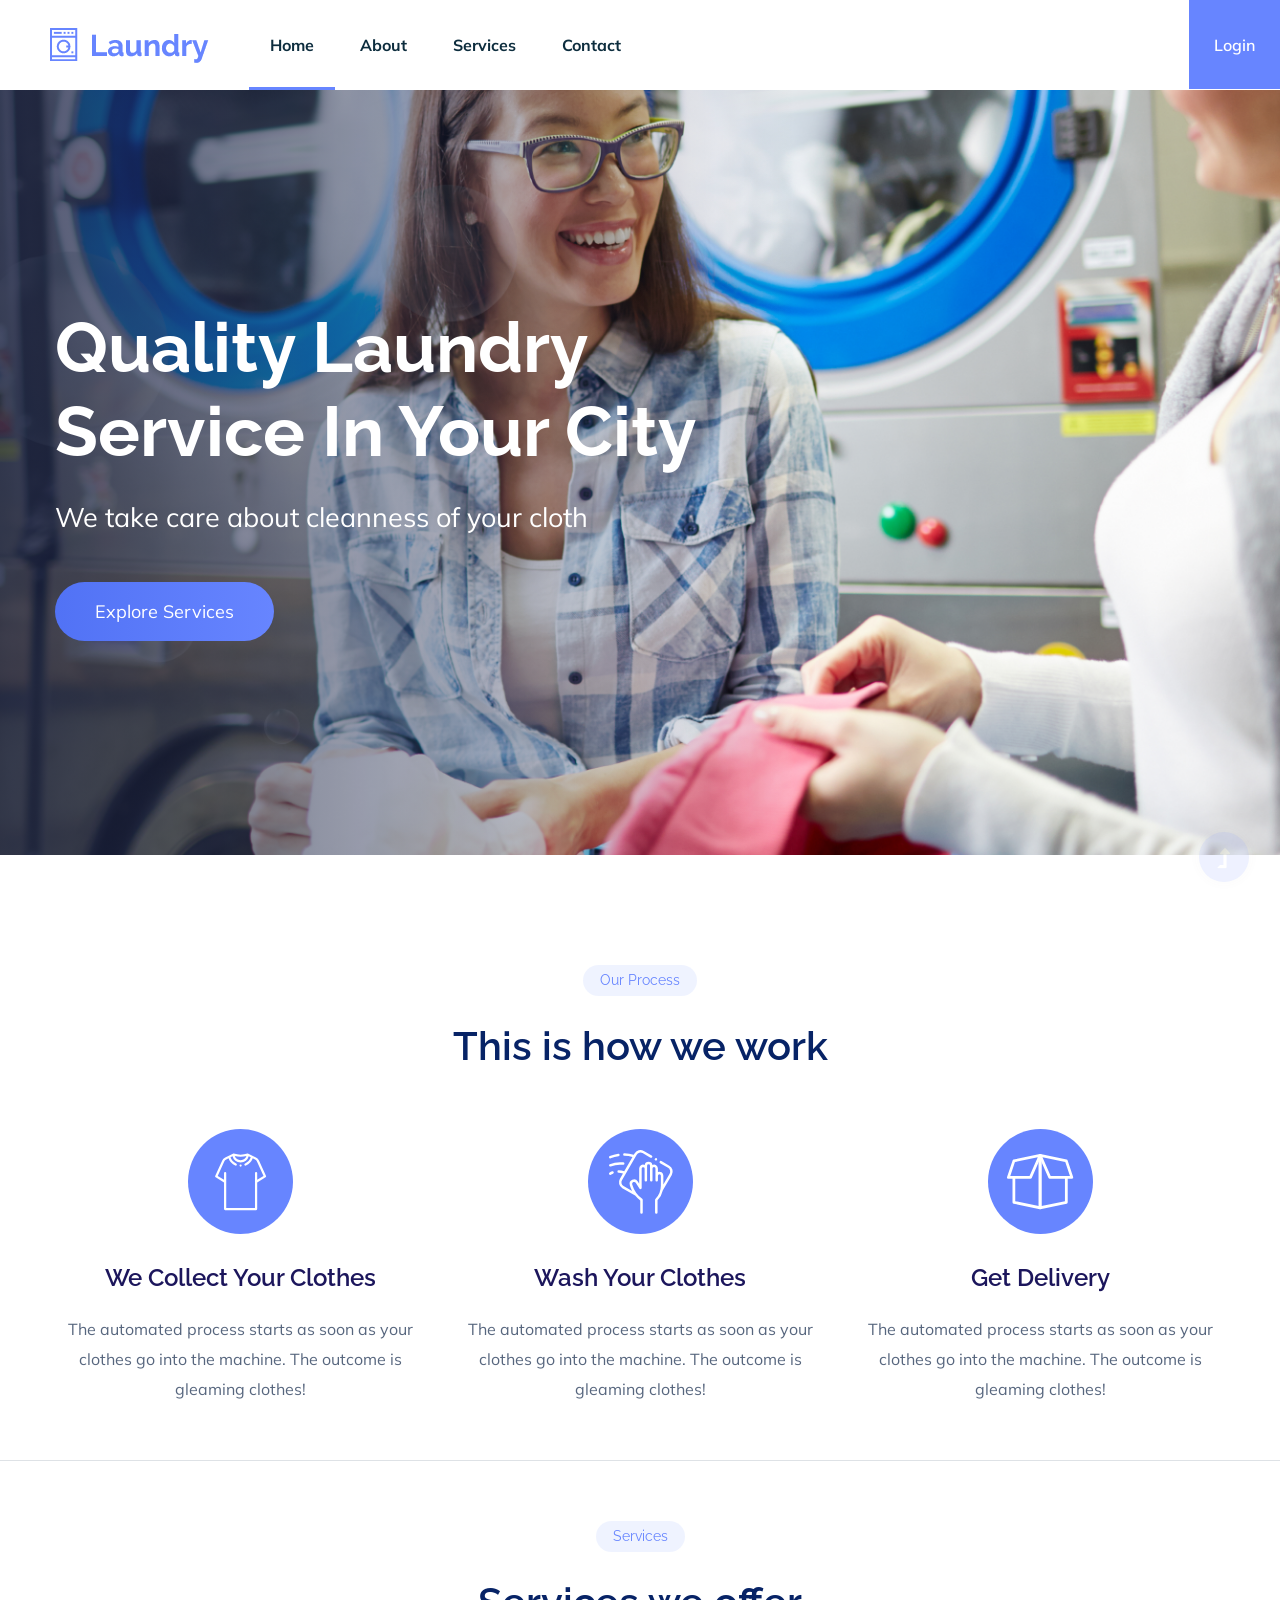
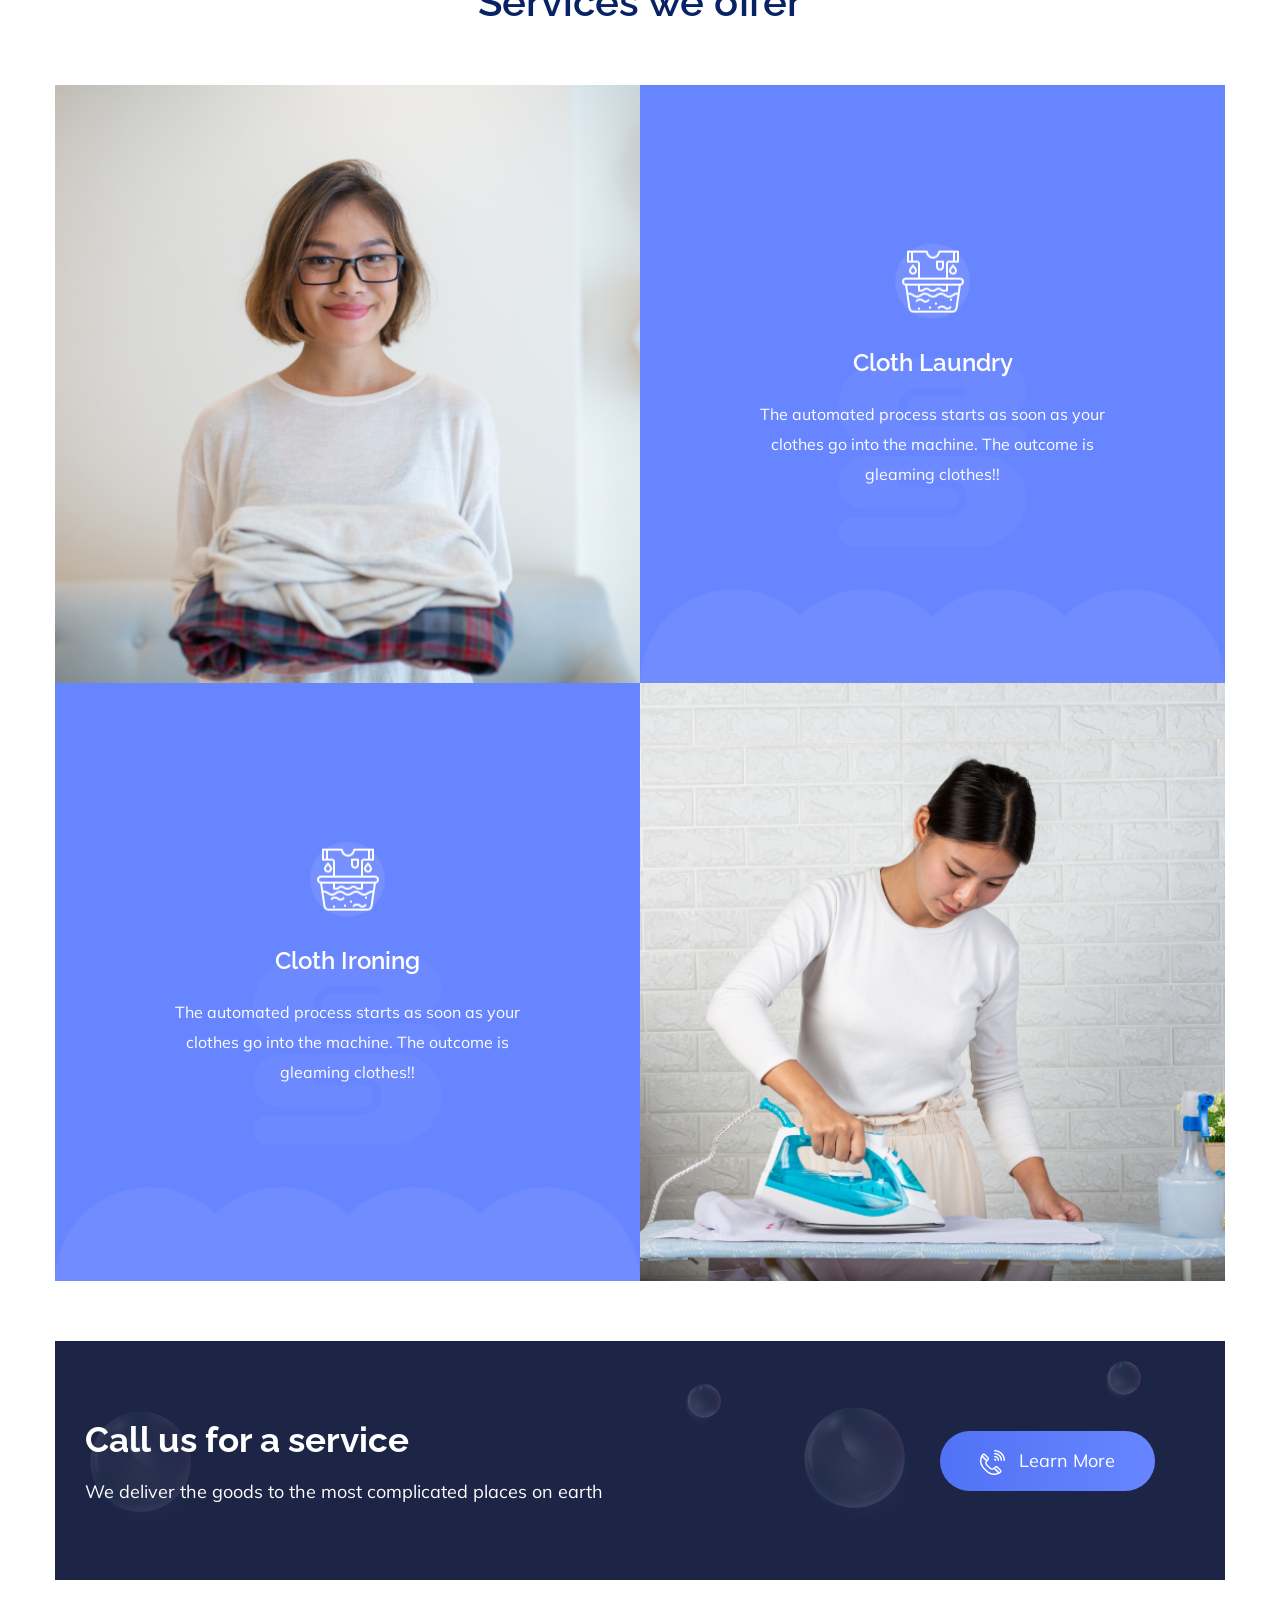
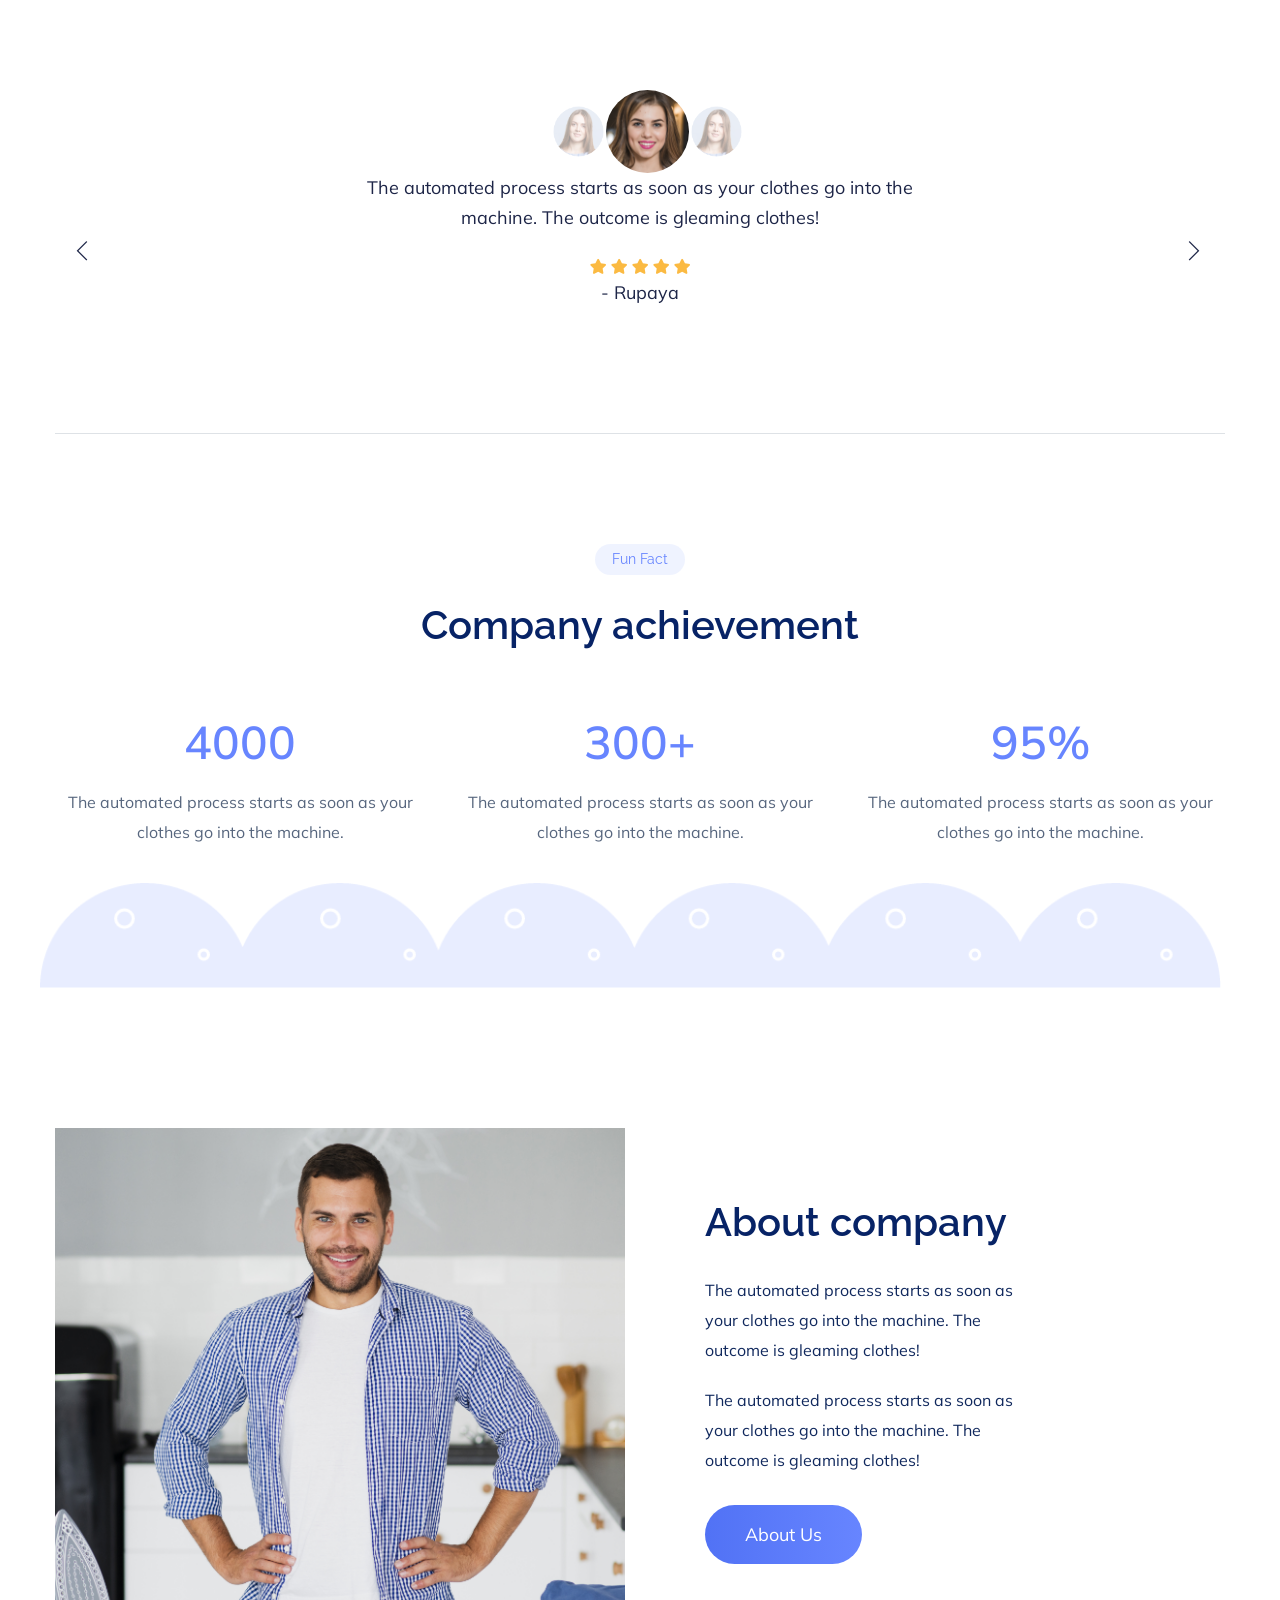
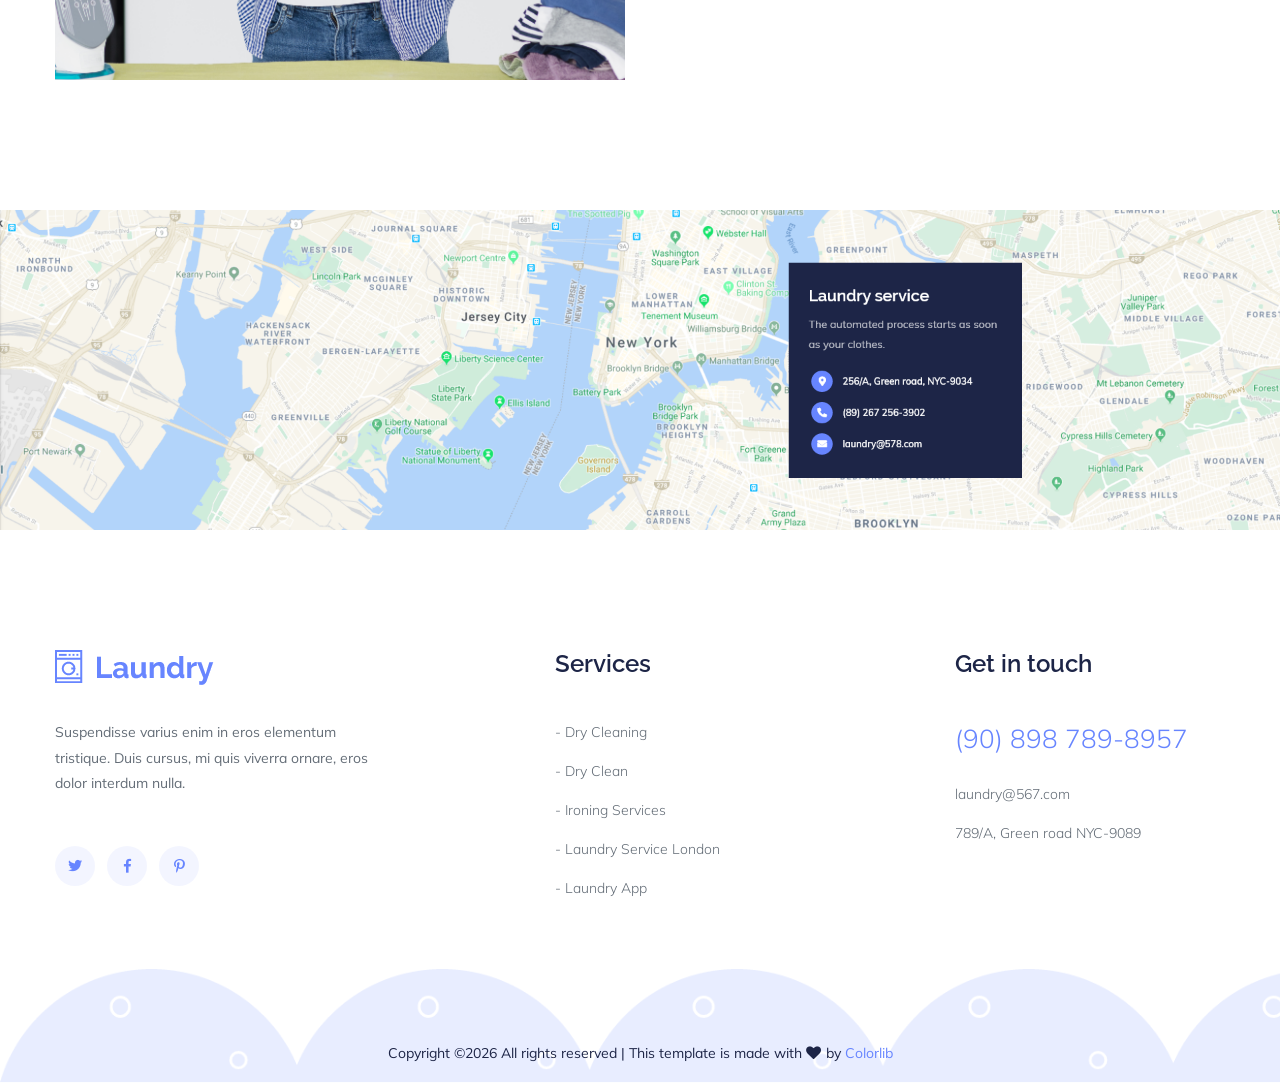
==== index.html @ e647f21b "Changed Update" ====
<!doctype html>
<html class="no-js" lang="zxx">
<head>
    <meta charset="utf-8">
    <meta http-equiv="x-ua-compatible" content="ie=edge">
    <title>LaundraFlow | Home</title>
    <meta name="description" content="">
    <meta name="viewport" content="width=device-width, initial-scale=1">
    <link rel="manifest" href="site.webmanifest">
    <link rel="shortcut icon" type="image/x-icon" href="assets/img/washicon.png">

    <!-- CSS here -->
    <link rel="stylesheet" href="assets/css/bootstrap.min.css">
    <link rel="stylesheet" href="assets/css/owl.carousel.min.css">
    <link rel="stylesheet" href="assets/css/slicknav.css">
    <link rel="stylesheet" href="assets/css/flaticon.css">
    <link rel="stylesheet" href="assets/css/progressbar_barfiller.css">
    <link rel="stylesheet" href="assets/css/gijgo.css">
    <link rel="stylesheet" href="assets/css/animate.min.css">
    <link rel="stylesheet" href="assets/css/animated-headline.css">
    <link rel="stylesheet" href="assets/css/magnific-popup.css">
    <link rel="stylesheet" href="assets/css/fontawesome-all.min.css">
    <link rel="stylesheet" href="assets/css/themify-icons.css">
    <link rel="stylesheet" href="assets/css/slick.css">
    <link rel="stylesheet" href="assets/css/nice-select.css">
    <link rel="stylesheet" href="assets/css/style.css">
    <link rel="stylesheet" href="assets/css/auth-modal.css">
</head>
<body>
    <!-- ? Preloader Start -->
    <div id="preloader-active">
        <div class="preloader d-flex align-items-center justify-content-center">
            <div class="preloader-inner position-relative">
                <div class="preloader-circle"></div>
                <div class="preloader-img pere-text">
                    <img src="assets/img/logo/loder.png" alt="">
                </div>
            </div>
        </div>
    </div>
    <!-- Preloader Start -->
    <header>
        <!-- Header Start -->
        <div class="header-area">
            <div class="main-header header-sticky">
                <!-- Logo -->
                <div class="header-left">
                    <div class="logo">
                        <a href="index.html"><img src="assets/img/logo/logo.png" alt=""></a>
                    </div>
                    <div class="menu-wrapper  d-flex align-items-center">
                        <!-- Main-menu -->
                        <div class="main-menu d-none d-lg-block">
                            <nav> 
                                <ul id="navigation">                                                                                          
                                    <li class="active"><a href="index.html">Home</a></li>
                                    <li><a href="about.html">About</a></li>
                                    <li><a href="services.html">Services</a></li>
                                    <li><a href="contact.html">Contact</a></li>
                                </ul>
                            </nav>
                        </div>
                    </div>
                </div> 
                <div class="header-right d-none d-lg-block">
                    <a href="#" class="header-btn2 lf-auth-login-trigger">Login</a>
                </div>
                <!-- Mobile Menu -->
                <div class="col-12">
                    <div class="mobile_menu d-block d-lg-none"></div>
                </div>
            </div>
        </div>
        <!-- Header End -->
    </header>
    <main>
        <!--? slider Area Start-->
        <section class="slider-area hero-overly">
            <div class="slider-active">
                <!-- Single Slider -->
                <div class="single-slider slider-height d-flex align-items-center">
                    <div class="container">
                        <div class="row">
                            <div class="col-xl-7 col-lg-9 col-md-10 col-sm-9">
                                <div class="hero__caption">
                                    <h1 data-animation="fadeInLeft" data-delay="0.2s">Quality laundry service in your city</h1>
                                    <p data-animation="fadeInLeft" data-delay="0.4s">We take care about cleanness of your cloth</p>
                                    <a href="services.html" class="btn hero-btn" data-animation="fadeInLeft" data-delay="0.7s">Explore Services</a>
                                </div>
                            </div>
                        </div>
                    </div>          
                </div>
            </div>
        </section>
        <!-- slider Area End-->
        <!--? Services Area Start -->
        <section class="services-area pt-top border-bottom pb-20 mb-60">
            <div class="container">
                <div class="row justify-content-center">
                    <div class="col-xl-7 col-lg-8">
                        <div class="section-tittle text-center mb-55">
                            <span class="element">Our Process</span>
                            <h2>This is how we work</h2>
                        </div>
                    </div>
                </div>
                <div class="row">
                    <div class="col-lg-4 col-md-6 col-sm-6">
                        <div class="single-cat text-center">
                            <div class="cat-icon">
                                <img src="assets/img/icon/services-icon1.svg" alt="">
                            </div>
                            <div class="cat-cap">
                                <h5><a href="services.html">We collect your clothes</a></h5>
                                <p>The automated process starts as soon as your clothes go into the machine. The outcome is gleaming clothes!</p>
                            </div>
                        </div>
                    </div>
                    <div class="col-lg-4 col-md-6 col-sm-6">
                        <div class="single-cat text-center">
                            <div class="cat-icon">
                                <img src="assets/img/icon/services-icon2.svg" alt="">
                            </div>
                            <div class="cat-cap">
                                <h5><a href="services.html">Wash your clothes</a></h5>
                                <p>The automated process starts as soon as your clothes go into the machine. The outcome is gleaming clothes!</p>
                            </div>
                        </div>
                    </div>
                    <div class="col-lg-4 col-md-6 col-sm-6">
                        <div class="single-cat text-center">
                            <div class="cat-icon">
                                <img src="assets/img/icon/services-icon3.svg" alt="">
                            </div>
                            <div class="cat-cap">
                                <h5><a href="services.html">Get delivery</a></h5>
                                <p>The automated process starts as soon as your clothes go into the machine. The outcome is gleaming clothes!</p>
                            </div>
                        </div>
                    </div>
                </div>
            </div>
        </section>
        <!-- Services End -->
        <!--? Offer-services Start  -->
        <section class="offer-services pb-bottom2">
            <div class="container">
                <div class="row justify-content-center">
                    <div class="col-xl-7 col-lg-8">
                        <div class="section-tittle text-center mb-55">
                            <span class="element">Services</span>
                            <h2>Services we offer</h2>
                        </div>
                    </div>
                </div>
                <div class="row no-gutters">
                    <div class="col-lg-6 col-md-6">
                        <div class="single-offers">
                            <img src="assets/img/gallery/offers1.png" alt="" class=" w-100">
                        </div>
                    </div>
                    <div class="col-lg-6 col-md-6">
                        <div class="single-offers">
                            <img src="assets/img/gallery/offers2.png" alt="" class=" w-100">
                            <div class="offers-caption text-center">
                                <div class="cat-icon">
                                    <img src="assets/img/icon/offers-icon1.png" alt="">
                                </div>
                                <div class="cat-cap">
                                    <h5><a href="services.html">Cloth laundry</a></h5>
                                    <p>The automated process starts as soon as your clothes go into the machine. The outcome is gleaming clothes!!</p>
                                </div>
                            </div>
                        </div>
                    </div>
                    <div class="col-lg-6 col-md-6">
                        <div class="single-offers">
                            <img src="assets/img/gallery/offers2.png" alt="" class=" w-100">
                            <div class="offers-caption text-center">
                                <div class="cat-icon">
                                    <img src="assets/img/icon/offers-icon1.png" alt="">
                                </div>
                                <div class="cat-cap">
                                    <h5><a href="services.html">Cloth ironing</a></h5>
                                    <p>The automated process starts as soon as your clothes go into the machine. The outcome is gleaming clothes!!</p>
                                </div>
                            </div>
                        </div>
                    </div>
                    <div class="col-lg-6 col-md-6">
                        <div class="single-offers">
                            <img src="assets/img/gallery/offers4.png" alt="" class=" w-100">
                        </div>
                    </div>
                </div>
            </div>
        </section>
        <!-- Offer-services End  -->
        <!--? Want To work -->
        <section class="container">
            <section class="wantToWork-area" data-background="assets/img/gallery/section_bg01.png">
                <div class="wants-wrapper w-padding2">
                    <div class="row align-items-center justify-content-between">
                        <div class="col-xl-8 col-lg-9 col-md-7">
                            <div class="wantToWork-caption wantToWork-caption2">
                                <h2>Call us for a service</h2>
                                <p>We deliver the goods to the most complicated places on earth</p>
                            </div>
                        </div>
                        <div class="col-xl-3 col-lg-3 col-md-5">
                            <a href="#" class="btn wantToWork-btn"><img src="assets/img/icon/call2.png" alt=""> Learn More</a>
                        </div>
                    </div>
                </div>
            </section>
        </section>
        <!-- Want To work End -->
        <!-- Testimonials_start -->
        <section class="testimonials-area testimonials-overly  position-relative">
            <div class="container">
                <div class="border-bottom section-padding40 ">
                    <div class="row">
                        <div class="col-xl-12 ">
                            <!-- testmonial-image -->
                            <div class="testmonial-nav text-center">
                                <div class="testmonial-thumb">
                                    <img src="assets/img/gallery/testimonila1.png" alt="">
                                </div>
                                <div class="testmonial-thumb">
                                    <img src="assets/img/gallery/testimonila2.png" alt="">
                                </div>
                                <div class="testmonial-thumb">
                                    <img src="assets/img/gallery/testimonila3.png" alt="">
                                </div>
                                <div class="testmonial-thumb">
                                    <img src="assets/img/gallery/testimonila2.png" alt="">
                                </div>
                            </div>
                            <div class="testmonial-item-active text-center">
                                <!-- testimonial-single-items -->
                                <div class="testmonial-item ">
                                    <p class="pera">The automated process starts as soon as your clothes go into the<br> machine. The outcome is gleaming clothes!</p>
                                    <div class="rating">
                                        <i class="fas fa-star"></i>
                                        <i class="fas fa-star"></i>
                                        <i class="fas fa-star"></i>
                                        <i class="fas fa-star"></i>
                                        <i class="fas fa-star"></i>
                                    </div>
                                    <p> - Rupaya</p>
                                </div>
                                <!-- testimonial-single-items -->
                                <div class="testmonial-item ">
                                    <p class="pera">The automated process starts as soon as your clothes go into the<br> machine. The outcome is gleaming clothes!</p>
                                    <div class="rating">
                                        <i class="fas fa-star"></i>
                                        <i class="fas fa-star"></i>
                                        <i class="fas fa-star"></i>
                                        <i class="fas fa-star"></i>
                                        <i class="fas fa-star"></i>
                                    </div>
                                    <p> - Rupaya</p>
                                </div>
                                <!-- testimonial-single-items -->
                                <div class="testmonial-item ">
                                    <p class="pera">The automated process starts as soon as your clothes go into the<br> machine. The outcome is gleaming clothes!</p>
                                    <div class="rating">
                                        <i class="fas fa-star"></i>
                                        <i class="fas fa-star"></i>
                                        <i class="fas fa-star"></i>
                                        <i class="fas fa-star"></i>
                                        <i class="fas fa-star"></i>
                                    </div>
                                    <p> - Rupaya</p>
                                </div>
                            </div>
                        </div>
                    </div>
                </div>
            </div>
        </section>
        <!-- Testimonials_end -->
        <!--? Company achievement Start -->
        <section class="services-area section-padding40 fix">
            <div class="container">
                <div class="row justify-content-center">
                    <div class="col-xl-7 col-lg-8">
                        <div class="section-tittle text-center mb-55">
                            <span class="element">Fun Fact</span>
                            <h2>Company achievement</h2>
                        </div>
                    </div>
                </div>
                <div class="row">
                    <div class="col-lg-4 col-md-6 col-sm-6">
                        <div class="single-cat text-center">
                            <div class="cat-cap">
                                <span>4000</span>
                                <p>The automated process starts as soon as your clothes go into the machine.</p>
                            </div>
                        </div>
                    </div>
                    <div class="col-lg-4 col-md-6 col-sm-6">
                        <div class="single-cat text-center">
                            <div class="cat-cap">
                                <span>300+</span>
                                <p>The automated process starts as soon as your clothes go into the machine.</p>
                            </div>
                        </div>
                    </div>
                    <div class="col-lg-4 col-md-6 col-sm-6">
                        <div class="single-cat text-center">
                            <div class="cat-cap">
                                <span>95%</span>
                                <p>The automated process starts as soon as your clothes go into the machine.</p>
                            </div>
                        </div>
                    </div>
                    <div class="row">
                        <div class="col-lg-12">
                            <div class="bottom-bt">
                                <img src="assets/img/gallery/company-bg.png" alt="">
                            </div>
                        </div>
                    </div>
                </div>
            </div>
        </section>
        <!-- Company achievement End -->
        <!--? About Area  -->
        <section class="about-area2 pb-bottom mt-30">
            <div class="container">
                <div class="row align-items-center">
                    <div class="col-lg-6 col-md-12">
                        <!-- about-img -->
                        <div class="about-img ">
                            <img src="assets/img/gallery/about1.png" alt="">
                        </div>
                    </div>
                    <div class="col-lg-4 col-md-12">
                        <div class="about-caption mb-50">
                            <!-- Section Tittle -->
                            <div class="section-tittle mb-25">
                                <h2>About company</h2>
                            </div>
                            <p class="mb-20">
                                The automated process starts as soon as your clothes go into the machine. The outcome is gleaming clothes!
                            </p>
                            <p class="mb-30">The automated process starts as soon as your clothes go into the machine. The outcome is gleaming clothes!</p>

                            <a href="about.html" class="btn">About Us</a>
                        </div>
                    </div>
                </div>
            </div>
        </section>
        <!-- About Area End -->
        <!--?  Map Area start  -->
        <div class="Map-area">
            <img src="assets/img/gallery/Map.png" alt="" class="w-100">
        </div>
        <!-- Map Area End -->
    </main>
    <footer>
        <!-- Footer Start-->
        <div class="footer-area footer-padding">
            <div class="container">
                <div class="row d-flex justify-content-between">
                    <div class="col-xl-4 col-lg-4 col-md-4 col-sm-6">
                     <div class="single-footer-caption mb-50">
                       <div class="single-footer-caption mb-30">
                        <!-- logo -->
                        <div class="footer-logo mb-35">
                            <a href="index.html"><img src="assets/img/logo/logo2_footer.png" alt=""></a>
                        </div>
                        <div class="footer-tittle">
                            <div class="footer-pera">
                                <p>Suspendisse varius enim in eros elementum tristique. Duis cursus, mi quis viverra ornare, eros dolor interdum nulla.</p>
                            </div>
                        </div>
                        <!-- social -->
                        <div class="footer-social">
                            <a href="#"><i class="fab fa-twitter"></i></a>
                            <a href="https://bit.ly/sai4ull"><i class="fab fa-facebook-f"></i></a>
                            <a href="#"><i class="fab fa-pinterest-p"></i></a>
                        </div>
                    </div>
                </div>
            </div>
            <div class="col-xl-3 col-lg-4 col-md-4 col-sm-6">
                <div class="single-footer-caption mb-50">
                    <div class="footer-tittle">
                        <h4>Services </h4>
                        <ul>
                            <li><a href="#">- Dry Cleaning</a></li>
                            <li><a href="#">- Dry Clean</a></li>
                            <li><a href="#">- Ironing Services</a></li>
                            <li><a href="#">- Laundry Service London</a></li>
                            <li><a href="#">- Laundry App</a></li>
                        </ul>
                    </div>
                </div>
            </div>
            <div class="col-xl-3 col-lg-4 col-md-4 col-sm-6">
                <div class="single-footer-caption mb-50">
                    <div class="footer-tittle">
                        <h4>Get in touch</h4>
                        <ul>
                            <li class="number"><a href="#">(90) 898 789-8957</a></li>
                            <li><a href="#">laundry@567.com</a></li>
                            <li><a href="#">789/A, Green road NYC-9089</a></li>
                        </ul>
                    </div>
                </div>
            </div>
        </div>
    </div>
</div>
<!-- footer-bottom area -->
<div class="footer-bottom-area section-bg2" data-background="assets/img/gallery/footer-bg.png">
    <div class="container">
        <div class="footer-border">
           <div class="row d-flex align-items-center">
               <div class="col-xl-12 ">
                   <div class="footer-copy-right text-center">
                       <p><!-- Link back to Colorlib can't be removed. Template is licensed under CC BY 3.0. -->
                          Copyright &copy;<script>document.write(new Date().getFullYear());</script> All rights reserved | This template is made with <i class="fa fa-heart" aria-hidden="true"></i> by <a href="https://colorlib.com" target="_blank">Colorlib</a>
                          <!-- Link back to Colorlib can't be removed. Template is licensed under CC BY 3.0. --></p>
                      </div>
                  </div>
              </div>
          </div>
      </div>
  </div>
  <!-- Footer End-->
</footer>
<!-- Scroll Up -->
<div id="back-top" >
    <a title="Go to Top" href="#"> <i class="fas fa-level-up-alt"></i></a>
</div>
<!-- LaundraFlow Login and Registration Popup -->
<div class="lf-auth-overlay" id="lfAuthOverlay" aria-hidden="true">

    <div class="lf-auth-card" id="lfAuthCard"
         role="dialog" aria-modal="true"
         aria-labelledby="lfLoginTitle">

        <!-- Close Button -->
        <button type="button" class="lf-auth-close"
                id="lfAuthClose" aria-label="Close">
            <i class="fas fa-times"></i>
        </button>

        <!-- LOGIN FORM -->
        <div class="lf-auth-view lf-auth-login-view">

            <h2 id="lfLoginTitle">Login</h2>

            <form class="lf-auth-form">

                <div class="lf-auth-field">
                    <input type="email" name="email"
                           placeholder=" " required
                           autocomplete="email">
                    <label>Email</label>
                    <i class="fas fa-envelope lf-auth-icon"></i>
                </div>

                <div class="lf-auth-field">
                    <input type="password" id="lfLoginPassword"
                           name="password" placeholder=" "
                           required autocomplete="current-password">
                    <label>Password</label>

                    <button type="button"
                            class="lf-auth-password-toggle"
                            data-target="lfLoginPassword"
                            aria-label="Show password">
                        <i class="fas fa-eye"></i>
                    </button>
                </div>

                <div class="lf-auth-options">
                    <label>
                        <input type="checkbox" name="remember">
                        Remember me
                    </label>

                    <a href="#">Forgot Password?</a>
                </div>

                <button type="submit" class="lf-auth-submit">
                    Login
                </button>

                <p class="lf-auth-status" aria-live="polite"></p>

                <div class="lf-auth-switch">
                    <p>
                        Don't have an account?
                        <a href="#" class="lf-auth-register-link">
                            Register
                        </a>
                    </p>
                </div>

            </form>
        </div>

        <!-- REGISTRATION FORM -->
        <div class="lf-auth-view lf-auth-register-view">

            <h2>Registration</h2>

            <form class="lf-auth-form">

                <div class="lf-auth-field">
                    <input type="text" name="username"
                           placeholder=" " required
                           autocomplete="username">
                    <label>Username</label>
                    <i class="fas fa-user lf-auth-icon"></i>
                </div>

                <div class="lf-auth-field">
                    <input type="email" name="email"
                           placeholder=" " required
                           autocomplete="email">
                    <label>Email</label>
                    <i class="fas fa-envelope lf-auth-icon"></i>
                </div>

                <div class="lf-auth-field">
                    <input type="password" id="lfRegisterPassword"
                           name="password" placeholder=" "
                           required autocomplete="new-password">
                    <label>Password</label>

                    <button type="button"
                            class="lf-auth-password-toggle"
                            data-target="lfRegisterPassword"
                            aria-label="Show password">
                        <i class="fas fa-eye"></i>
                    </button>
                </div>

                <div class="lf-auth-terms">
                    <label>
                        <input type="checkbox" required>
                        I agree to the terms & conditions
                    </label>
                </div>

                <button type="submit" class="lf-auth-submit">
                    Register
                </button>

                <p class="lf-auth-status" aria-live="polite"></p>

                <div class="lf-auth-switch">
                    <p>
                        Already have an account?
                        <a href="#" class="lf-auth-login-link">
                            Login
                        </a>
                    </p>
                </div>

            </form>
        </div>

    </div>
</div>
<!-- End LaundraFlow Authentication Popup -->

<!-- JS here -->

<script src="./assets/js/vendor/modernizr-3.5.0.min.js"></script>
<!-- Jquery, Popper, Bootstrap -->
<script src="./assets/js/vendor/jquery-1.12.4.min.js"></script>
<script src="./assets/js/popper.min.js"></script>
<script src="./assets/js/bootstrap.min.js"></script>
<!-- Jquery Mobile Menu -->
<script src="./assets/js/jquery.slicknav.min.js"></script>

<!-- Jquery Slick , Owl-Carousel Plugins -->
<script src="./assets/js/owl.carousel.min.js"></script>
<script src="./assets/js/slick.min.js"></script>
<!-- One Page, Animated-HeadLin -->
<script src="./assets/js/wow.min.js"></script>
<script src="./assets/js/animated.headline.js"></script>
<script src="./assets/js/jquery.magnific-popup.js"></script>

<!-- Date Picker -->
<script src="./assets/js/gijgo.min.js"></script>
<!-- Nice-select, sticky -->
<script src="./assets/js/jquery.nice-select.min.js"></script>
<script src="./assets/js/jquery.sticky.js"></script>
<!-- Progress -->
<script src="./assets/js/jquery.barfiller.js"></script>

<!-- counter , waypoint,Hover Direction -->
<script src="./assets/js/jquery.counterup.min.js"></script>
<script src="./assets/js/waypoints.min.js"></script>
<script src="./assets/js/jquery.countdown.min.js"></script>
<script src="./assets/js/hover-direction-snake.min.js"></script>

<!-- contact js -->
<script src="./assets/js/contact.js"></script>
<script src="./assets/js/jquery.form.js"></script>
<script src="./assets/js/jquery.validate.min.js"></script>
<script src="./assets/js/mail-script.js"></script>
<script src="./assets/js/jquery.ajaxchimp.min.js"></script>

<!-- Jquery Plugins, main Jquery -->	
<script src="./assets/js/plugins.js"></script>
<script src="./assets/js/main.js"></script>
<script src="./assets/js/auth-modal.js"></script>

</body>
</html>
---- assets/css/progressbar_barfiller.css ----
/* Custom Code skills */
.single-skill{
  display: flex;
}

.single-skill span {
	color: #79838b;
	font-size: 13px;
	font-weight: 300;
	letter-spacing: 0;
	margin-bottom: 14px;
	display: block;
}
.single-skill .bar-progress {
	width: 100%;
}
.single-skill .bar-title {
  width: 20%;
  margin-bottom: 19px;
}

.skills-content {
  padding-top: 200px;
  padding-left: 70px;
}

.skills-shape-bg {
  height: 651px;
  width: 868px;
  position: absolute;
  content: "";
  border: 2px solid #4d4d4d;
  left: 40%;
  top: 255px;
}

.skills-shape-bg::before {
  position: absolute;
  content: "";
  height: 465px;
  width: 300px;
  border: 2px solid #4d4d4d;
  left: -35%;
  top: 50%;
  transform: translateY(-50%);
  border-right: 0;
}



/* Default */
.barfiller {
	width: 100%;
	height: 10px;
	background: #f6f9fc;
  position: relative;
  border-radius: 5px;
}

.barfiller .fill {
  display: block;
  position: relative;
  width: 0px;
  height: 100%;
  background: #333;
  z-index: 1;
  border-radius: 5px;
}

.barfiller .tipWrap { display: none; }

.barfiller .tip {
  margin-top: -28px;
  padding: 2px 4px;
  font-size: 16px;
  color: #09cc7f;
  left: 0px;
  position: absolute;
  z-index: 2;
  background: transparent;
  font-weight: 800;
}

.barfiller .tip:after {
  border: solid;
  border-color: rgba(0,0,0,.8) transparent;
  border-width: 6px 6px 0 6px;
  content: "";
  display: block;
  position: absolute;
  left: 9px;
  top: 100%;
  z-index: 9;
  display: none;
  
}
---- assets/css/gijgo.css ----
.gj-button {
    background-color: #f5f5f5;
    border: 1px solid #ddd;
    color: #000;
    border-radius: 3px;
    padding: 6px 10px;
    cursor: pointer;
}

.gj-unselectable {
    -webkit-touch-callout: none;
    -webkit-user-select: none;
    -khtml-user-select: none;
    -moz-user-select: none;
    -ms-user-select: none;
    user-select: none;
}

.gj-row {
    display: -webkit-box;
    display: -ms-flexbox;
    display: flex;
    -ms-flex-wrap: wrap;
    flex-wrap: wrap;
}

.gj-margin-left-5 {
    margin-left: 5px;
}

.gj-margin-left-10 {
    margin-left: 10px;
}

.gj-width-full {
    width: 100%;
}

.gj-cursor-pointer {
    cursor: pointer;
}

.gj-text-align-center {
    text-align: center;
}

.gj-font-size-16 {
    font-size: 16px;
}

.gj-hidden {
    display: none;
}

/** Material Design */
.gj-button-md {
    background: 0 0;
    border: none;
    border-radius: 2px;
    color: rgba(0, 0, 0, 0.87);
    position: relative;
    height: 36px;
    margin: 0;
    min-width: 64px;
    padding: 0 16px;
    display: inline-block;
    font-family: "Roboto","Helvetica","Arial",sans-serif;
    font-size: 1rem;
    font-weight: 500;
    text-transform: uppercase;
    letter-spacing: 0;
    overflow: hidden;
    will-change: box-shadow;
    transition: box-shadow .2s cubic-bezier(.4,0,1,1),background-color .2s cubic-bezier(.4,0,.2,1),color .2s cubic-bezier(.4,0,.2,1);
    outline: none;
    cursor: pointer;
    text-decoration: none;
    text-align: center;
    line-height: 36px;
    vertical-align: middle;
    overflow: hidden;
    -webkit-user-select: none;
    -moz-user-select: none;
    -ms-user-select: none;
    user-select: none;
}

.gj-button-md:hover {
    background-color: rgba(158,158,158,.2);
}

.gj-button-md:disabled {
    color: rgba(0,0,0,.26);
    background: 0 0;
}

.gj-button-md .material-icons,
.gj-button-md .gj-icon {
    vertical-align: middle;
    /*font-size: 1.3rem;
    margin-right: 4px;*/
}

.gj-button-md.gj-button-md-icon {
    width: 24px;
    height: 31px;
    min-width: 24px;
    padding: 0px;
    display: table;
}

.gj-button-md.gj-button-md-icon .material-icons,
.gj-button-md.gj-button-md-icon .gj-icon {
    display: table-cell;
    margin-right: 0px;
    width: 24px;
    height: 24px;
}

.gj-button-md.active {
    background-color: rgba(158,158,158,.4);
}

.gj-button-md-group {
    position: relative;
    display: inline-block;
    vertical-align: middle;
}
.gj-textbox-md {
	/* border: none; */
	/* border-bottom: 1px solid rgba(0,0,0,.42); */
	display: block;
	font-family: "Helvetica","Arial",sans-serif;
	font-size: 16px;
	line-height: 16px;
	/* padding: 4px 0px; */
	margin: 0;
	/* width: 100%; */
	background: 0 0;
	/* text-align: ; */
	color: rgba(0,0,0,.87);
	padding-left: 44px;
	border: 1px solid #dca73a;
	/* padding: 15px 15px; */
	/* text-align: center; */
	width: 177px;
	height: 55px;
	border-radius: 5px;
}
.gj-textbox-md:focus,
.gj-textbox-md:active {
    /* border-bottom: 2px solid rgba(0,0,0,.42); */
    outline: none;
}

.gj-textbox-md::placeholder {
    color: #8e8e8e;
}

.gj-textbox-md:-ms-input-placeholder {
    color: #8e8e8e;
}

.gj-textbox-md::-ms-input-placeholder {
    color: #8e8e8e;
}

.gj-md-spacer-24 {
    min-width: 24px;
    width: 24px;
    display: inline-block;
}

.gj-md-spacer-32 {
    min-width: 32px;
    width: 32px;
    display: inline-block;
}

.gj-modal {
    position: fixed;
    top: 0;
    right: 0;
    bottom: 0;
    left: 0;
    z-index: 1203;
    display: none;
    overflow: hidden;
    -webkit-overflow-scrolling: touch;
    outline: 0;
    background-color: rgba(0, 0, 0, 0.54118);
    transition: 200ms ease opacity;
    will-change: opacity;
}

/* List */
ul.gj-list li [data-role="wrapper"] {
    display: table;
    width: 100%;
}

ul.gj-list li [data-role="checkbox"] {
    display: table-cell;
    vertical-align:middle;
    text-align:center;
}

ul.gj-list li [data-role="image"] {
    display: table-cell;
    vertical-align:middle;
    text-align:center;
}

ul.gj-list li [data-role="display"] {
    display: table-cell;
    vertical-align:middle;
    cursor: pointer;
}

ul.gj-list li [data-role="display"]:empty:before {
  content: "\200b"; /* unicode zero width space character */
}

/* List - Bootstrap */
ul.gj-list-bootstrap {
    padding-left: 0px;
    margin-bottom: 0px;
}

ul.gj-list-bootstrap li {
    padding: 0px;
}

ul.gj-list-bootstrap li [data-role="wrapper"] {
    padding: 0px 10px;
}

ul.gj-list-bootstrap li [data-role="checkbox"] {
    width: 24px;
    padding: 3px;
}

ul.gj-list-bootstrap li [data-role="image"] {
    width: 24px;
    height: 24px;
}

ul.gj-list-bootstrap li [data-role="display"] {
    padding: 8px 0px 8px 4px;
}

.list-group-item.active ul li, .list-group-item.active:focus ul li, .list-group-item.active:hover ul li {
    text-shadow: none;
    color:initial;
}

/* List - Material Design */
ul.gj-list-md {
    padding: 0px;
    list-style: none;
    list-style-type: none;
    line-height: 24px;
    letter-spacing: 0;
    color: #616161; /* Gray 700 */
}

ul.gj-list-md li {
    display: list-item;
    list-style-type: none;
    padding: 0px;
    min-height: unset;
    box-sizing: border-box;
    align-items: center;
    cursor: default;
    overflow: hidden;

    font-family: "Roboto","Helvetica","Arial",sans-serif;
    font-size: 16px;
    font-weight: 400;
    letter-spacing: .04em;
    line-height: 1;
    
    -webkit-flex-direction: row;
    -ms-flex-direction: row;
    flex-direction: row;
    -webkit-flex-wrap: nowrap;
    -ms-flex-wrap: nowrap;
    flex-wrap: nowrap;
}

ul.gj-list-md li [data-role="checkbox"] {
    height: 24px;
    width: 24px;
}

ul.gj-list-md li [data-role="image"] {
    height: 24px;
    width: 24px;
}

ul.gj-list-md li [data-role="display"] {
    padding: 8px 0px 8px 5px;
    order: 0;
    flex-grow: 2;
    text-decoration: none;
    box-sizing: border-box;
    align-items: center;
    text-align: left;
    color: rgba(0,0,0,.87);
}

ul.gj-list-md li.disabled>[data-role="wrapper"]>[data-role="display"] {
    color: #9E9E9E; /* Gray 500 */
}

.gj-list-md-active {
    background: #e0e0e0;
    color: #3f51b5;
}


/* Picker */
.gj-picker {
    position: absolute;
    z-index: 1203;
    background-color: #fff;
}

.gj-picker .selected {
    color: #fff;
}

/* Material Design */
.gj-picker-md {
    font-family: "Roboto","Helvetica","Arial",sans-serif;
    font-size: 16px;
    font-weight: 400;
    letter-spacing: .04em;
    line-height: 1;
    color: rgba(0,0,0,.87);
    border: 1px solid #E0E0E0;
}

.gj-modal .gj-picker-md {
    border: 0px;
}

.gj-picker-md [role="header"] {
    color: rgba(255, 255, 255, 0.54);
    display: flex;
    background: #2196f3;
    align-items: baseline;
    user-select: none;
    justify-content: center;
}

.gj-picker-md [role="footer"] {
    float: right;
    padding: 10px;
}

.gj-picker-md [role="footer"] button.gj-button-md {
    color: #2196f3;
    font-weight: bold;
    font-size: 13px;
}

/* Bootstrap */
.gj-picker-bootstrap {
    border-radius: 4px;
    border: 1px solid #E0E0E0;
}

.gj-picker-bootstrap .selected {
    color: #888;
}

.gj-picker-bootstrap [role="header"] {
    background: #eee;
    color: #AAA;
}
@font-face {
    font-family: 'gijgo-material';
    src: url('../fonts/gijgo-material.eot?235541');
    src: url('../fonts/gijgo-material.eot?235541#iefix') format('embedded-opentype'), url('../fonts/gijgo-material.ttf?235541') format('truetype'), url('../fonts/gijgo-material.woff?235541') format('woff'), url('../fonts/gijgo-material.svg?235541#gijgo-material') format('svg');
    font-weight: normal;
    font-style: normal;
}

.gj-icon {
    /* use !important to prevent issues with browser extensions that change fonts */
    font-family: 'gijgo-material' !important;
    font-size: 24px;
    speak: none;
    font-style: normal;
    font-weight: normal;
    font-variant: normal;
    text-transform: none;
    line-height: 1;
    /* Enable Ligatures ================ */
    letter-spacing: 0;
    -webkit-font-feature-settings: "liga";
    -moz-font-feature-settings: "liga=1";
    -moz-font-feature-settings: "liga";
    -ms-font-feature-settings: "liga" 1;
    font-feature-settings: "liga";
    -webkit-font-variant-ligatures: discretionary-ligatures;
    font-variant-ligatures: discretionary-ligatures;
    /* Better Font Rendering =========== */
    -webkit-font-smoothing: antialiased;
    -moz-osx-font-smoothing: grayscale;
}

.gj-icon.undo:before {
    content: "\e900";
}

.gj-icon.vertical-align-top:before {
    content: "\e901";
}

.gj-icon.vertical-align-center:before {
    content: "\e902";
}

.gj-icon.vertical-align-bottom:before {
    content: "\e903";
}

.gj-icon.arrow-dropup:before {
    content: "\e904";
}

.gj-icon.clock:before {
    content: "\e905";
}

.gj-icon.refresh:before {
    content: "\e906";
}

.gj-icon.last-page:before {
    content: "\e907";
}

.gj-icon.first-page:before {
    content: "\e908";
}

.gj-icon.cancel:before {
    content: "\e909";
}

.gj-icon.clear:before {
    content: "\e90a";
}

.gj-icon.check-circle:before {
    content: "\e90b";
}

.gj-icon.delete:before {
    content: "\e90c";
}

.gj-icon.arrow-upward:before {
    content: "\e90d";
}

.gj-icon.arrow-forward:before {
    content: "\e90e";
}

.gj-icon.arrow-downward:before {
    content: "\e90f";
}

.gj-icon.arrow-back:before {
    content: "\e910";
}

.gj-icon.list-numbered:before {
    content: "\e911";
}

.gj-icon.list-bulleted:before {
    content: "\e912";
}

.gj-icon.indent-increase:before {
    content: "\e913";
}

.gj-icon.indent-decrease:before {
    content: "\e914";
}

.gj-icon.redo:before {
    content: "\e915";
}

.gj-icon.align-right:before {
    content: "\e916";
}

.gj-icon.align-left:before {
    content: "\e917";
}

.gj-icon.align-justify:before {
    content: "\e918";
}

.gj-icon.align-center:before {
    content: "\e919";
}

.gj-icon.strikethrough:before {
    content: "\e91a";
}

.gj-icon.italic:before {
    content: "\e91b";
}

.gj-icon.underlined:before {
    content: "\e91c";
}

.gj-icon.bold:before {
    content: "\e91d";
}

.gj-icon.arrow-dropdown:before {
    content: "\e91e";
}

.gj-icon.done:before {
    content: "\e91f";
}

.gj-icon.pencil:before {
    content: "\e920";
}

.gj-icon.minus:before {
    content: "\e921";
}

.gj-icon.plus:before {
    content: "\e922";
}

.gj-icon.chevron-up:before {
    content: "\e923";
}

.gj-icon.chevron-right:before {
    content: "\e924";
}

.gj-icon.chevron-down:before {
    content: "\e925";
}

.gj-icon.chevron-left:before {
    content: "\e926";
}

.gj-icon.event:before {
    content: "\e927";
}
.gj-draggable {
    cursor: move;
}
.gj-resizable-handle {
    position: absolute;
    font-size: 0.1px;
    display: block;
    -ms-touch-action: none;
    touch-action: none;
    z-index: 1203;
}

.gj-resizable-n {
    cursor: n-resize;
    height: 7px;
    width: 100%;
    top: -5px;
    left: 0;
}
.gj-resizable-e {
    cursor: e-resize;
    width: 7px;
    right: -5px;
    top: 0;
    height: 100%;
}
.gj-resizable-s {
    cursor: s-resize;
    height: 7px;
    width: 100%;
    bottom: -5px;
    left: 0;
}
.gj-resizable-w {
	cursor: w-resize;
	width: 7px;
	left: -5px;
	top: 0;
	height: 100%;
}
.gj-resizable-se {
	cursor: se-resize;
	width: 12px;
	height: 12px;
	right: 1px;
	bottom: 1px;
}
.gj-resizable-sw {
	cursor: sw-resize;
	width: 9px;
	height: 9px;
	left: -5px;
	bottom: -5px;
}
.gj-resizable-nw {
	cursor: nw-resize;
	width: 9px;
	height: 9px;
	left: -5px;
	top: -5px;
}
.gj-resizable-ne {
	cursor: ne-resize;
	width: 9px;
	height: 9px;
	right: -5px;
	top: -5px;
}

.gj-dialog-footer {
    position: absolute;
    bottom: 0px;
    width: 100%;
    margin-top: 0px;
}

.gj-dialog-scrollable [data-role="body"] {
    overflow-x: hidden;
    overflow-y: scroll;
}

/** Bootstrap 3 **/
.gj-dialog-bootstrap {
    overflow: hidden;
    z-index: 1202;
}

.gj-dialog-bootstrap [data-role="title"] {
    display: inline;
}
.gj-dialog-bootstrap [data-role="close"] {
    line-height: 1.42857143;
}

/** Bootstrap 4 **/
.gj-dialog-bootstrap4 {
    overflow: hidden;
    z-index: 1202;
}

.gj-dialog-bootstrap4 [data-role="title"] {
    display: inline;
}
.gj-dialog-bootstrap4 [data-role="close"] {
    line-height: 1.5;
}

/** Material Design **/
.gj-dialog-md {
    background-color: #FFF;
    overflow: hidden;
    border: none;
    box-shadow: 0 11px 15px -7px rgba(0,0,0,.2), 0 24px 38px 3px rgba(0,0,0,.14), 0 9px 46px 8px rgba(0,0,0,.12);
    box-sizing: border-box;
    position: relative;
    display: -webkit-box;
    display: -webkit-flex;
    display: -ms-flexbox;
    display: flex;
    -webkit-box-orient: vertical;
    -webkit-box-direction: normal;
    -webkit-flex-direction: column;
    -ms-flex-direction: column;
    flex-direction: column;
    -webkit-background-clip: padding-box;
    background-clip: padding-box;
    outline: 0;
    z-index: 1202;
}

.gj-dialog-md-header {
    padding: 24px 24px 0px 24px;
    font-family: "Roboto","Helvetica","Arial",sans-serif;
}

.gj-dialog-md-title {
    margin: 0;
    font-weight: 400;
    display: inline;
    line-height: 28px;
    font-size: 20px;
}

.gj-dialog-md-close {
    -webkit-appearance: none;
    padding: 0;
    cursor: pointer;
    background: 0 0;
    border: 0;
    float: right;
    line-height: 28px;
    font-size: 28px;
}

.gj-dialog-md-body {
    padding: 20px 24px 24px 24px;
    color: rgba(0,0,0,.54);
    font-family: "Helvetica","Arial",sans-serif;
    font-size: 14px;
    font-weight: 400;
    line-height: 20px;
}

.gj-dialog-md-footer {
    padding: 8px 8px 8px 24px;
    display: -webkit-flex;
    display: -ms-flexbox;
    display: flex;
    -webkit-flex-direction: row-reverse;
    -ms-flex-direction: row-reverse;
    flex-direction: row-reverse;
    -webkit-flex-wrap: wrap;
    -ms-flex-wrap: wrap;
    flex-wrap: wrap;

    box-sizing: border-box;
}

.gj-dialog-md-footer>*:first-child {
    margin-right: 0;
}

.gj-dialog-md-footer>* {
    margin-right: 8px;
    height: 36px;
}
DIV.gj-grid-wrapper {
    margin: auto;
    position: relative;
    clear:both;
    z-index: 1;
}

TABLE.gj-grid {
    margin: auto;    
    border-collapse: collapse;
    width: 100%;
    table-layout: fixed;
}

TABLE.gj-grid THEAD TH [data-role="selectAll"] {
    margin: auto;
}

TABLE.gj-grid THEAD TH [data-role="title"] {
    display: inline-block;
}

TABLE.gj-grid THEAD TH [data-role="sorticon"] {
    display: inline-block;
}

TABLE.gj-grid THEAD TH {
    overflow: hidden;
    text-overflow: ellipsis;
}

TABLE.gj-grid.autogrow-header-row THEAD TH {
    overflow: auto;
    text-overflow: initial;
    white-space: pre-wrap;
    -ms-word-break: break-word;
    word-break: break-word;
}

TABLE.gj-grid > tbody > tr > td {
    overflow: hidden;
    position: relative;
}

table.gj-grid tbody div[data-role="display"] {
    vertical-align: middle;
    text-indent: 0;
    white-space: pre-wrap;
    -ms-word-break: break-word;
    word-break: break-word;
}

table.gj-grid.fixed-body-rows tbody div[data-role="display"] {
    overflow: hidden;
    text-overflow: ellipsis;
    white-space: nowrap;
    -ms-word-break: initial;
    word-break: initial;
}

table.gj-grid tfoot DIV[data-role="display"] {
    vertical-align: middle;
    text-indent: 0;
    display: flex;
}

TABLE.gj-grid .fa {
    padding: 2px;
}

TABLE.gj-grid > tbody > tr > td > div {
    padding: 2px;
    overflow: hidden;
}

DIV.gj-grid-wrapper DIV.gj-grid-loading-cover
{
    background: #BBBBBB;
    opacity: 0.5;
    position: absolute;
    vertical-align: middle;
}

DIV.gj-grid-wrapper DIV.gj-grid-loading-text
{
    position: absolute;
    font-weight: bold;
}

/* Bootstrap Theme */
table.gj-grid-bootstrap thead th {
    background-color: #f5f5f5;
    vertical-align:middle;
}

table.gj-grid-bootstrap thead th [data-role="sorticon"] {
    margin-left: 5px;
}

table.gj-grid-bootstrap thead th [data-role="sorticon"] i.gj-icon,
table.gj-grid-bootstrap thead th [data-role="sorticon"] i.material-icons {
    position: absolute;
    font-size: 20px;
    top: 15px;
}

table.gj-grid-bootstrap tbody tr td div[data-role="display"] {
    padding: 0px;
}

.gj-grid-bootstrap-4 .gj-checkbox-bootstrap {
    display: inline-block;
    padding-top: 2px;
}

.gj-grid-bootstrap-4 tbody tr.active {
    background-color: rgba(0,0,0,.075);
}

/* Material Design Theme */
.gj-grid-md {
    position: relative;
    border: 1px solid #e0e0e0;
    border-collapse: collapse;
    white-space: nowrap;
    font-size: 13px;
    font-family: "Roboto","Helvetica","Arial",sans-serif;
    background-color: #fff;
}

.gj-grid-md td:first-of-type, .gj-grid-md th:first-of-type {
    padding-left: 24px;
}

.gj-grid-md th {
    position: relative;
    vertical-align: bottom;
    font-weight: 700;
    line-height: 31px;
    letter-spacing: 0;
    height: 56px;
    font-size: 12px;
    color: rgba(0,0,0,.54);
    padding-bottom: 8px;
    box-sizing: border-box;
    padding: 12px 18px;
    text-align: right;
}

.gj-grid-md td {
    position: relative;
    height: 48px;
    border-top: 1px solid #e0e0e0;
    border-bottom: 1px solid #e0e0e0;
    padding: 12px 18px;
    box-sizing: border-box;
    text-align: left;
    color: rgba(0,0,0,.87);
}

.gj-grid-md tbody tr {
    position: relative;
    height: 48px;
    transition-duration: .28s;
    transition-timing-function: cubic-bezier(.4,0,.2,1);
    transition-property: background-color;
}

.gj-grid-md tbody tr:hover {
    background-color: #EEEEEE; /* Gray 200 */
}

.gj-grid-md tbody tr.gj-grid-md-select {
    background-color: #F5F5F5; /* Grey 100 */
}


table.gj-grid-md thead th [data-role="sorticon"] {
    margin-left: 5px;
}

table.gj-grid-md thead th [data-role="sorticon"] i.gj-icon,
table.gj-grid-md thead th [data-role="sorticon"] i.material-icons {
    position: absolute;
    font-size: 16px;
    top: 19px;
}

table.gj-grid-md thead th.gj-grid-select-all {
    padding-bottom: 3px;
}
/* Hide all prioritized columns by default */
@media only all {
	th.display-1120,
	td.display-1120,
	th.display-960,
	td.display-960,
	th.display-800,
	td.display-800,
	th.display-640,
	td.display-640,
	th.display-480,
	td.display-480,
	th.display-320,
	td.display-320 {
		display: none;
	}
}

/* Show at 320px (20em x 16px) */
@media screen and (min-width: 20em) {
	TABLE.gj-grid-bootstrap th.display-320,
	TABLE.gj-grid-bootstrap td.display-320 {
		display: table-cell;
	}
}
/* Show at 480px (30em x 16px) */
@media screen and (min-width: 30em) {
	TABLE.gj-grid-bootstrap th.display-480,
	TABLE.gj-grid-bootstrap td.display-480 {
		display: table-cell;
	}
}
/* Show at 640px (40em x 16px) */
@media screen and (min-width: 40em) {
	TABLE.gj-grid-bootstrap th.display-640,
	TABLE.gj-grid-bootstrap td.display-640 {
		display: table-cell;
	}
}
/* Show at 800px (50em x 16px) */
@media screen and (min-width: 50em) {
	TABLE.gj-grid-bootstrap th.display-800,
	TABLE.gj-grid-bootstrap td.display-800 {
		display: table-cell;
	}
}
/* Show at 960px (60em x 16px) */
@media screen and (min-width: 60em) {
	TABLE.gj-grid-bootstrap th.display-960,
	TABLE.gj-grid-bootstrap td.display-960 {
		display: table-cell;
	}
}
/* Show at 1,120px (70em x 16px) */
@media screen and (min-width: 70em) {
	TABLE.gj-grid-bootstrap th.display-1120,
	TABLE.gj-grid-bootstrap td.display-1120 {
		display: table-cell;
	}
}

/* Material Design Theme */
.gj-grid-md tfoot tr th {
    padding-right: 14px;
}

.gj-grid-md tfoot tr[data-role="pager"] .gj-grid-mdl-pager-label {
    padding-left: 5px;
    padding-right: 5px;
}

.gj-grid-md tfoot tr[data-role="pager"] .gj-dropdown-md {
    margin-left: 12px;
}

.gj-grid-md tfoot tr[data-role="pager"] .gj-dropdown-md [role="presenter"] {
    font-size: 12px;
    font-weight: bold;
    color: rgba(0,0,0,.54);
}

.gj-grid-md tfoot tr[data-role="pager"] .gj-dropdown-md [role="presenter"] [role="display"] {
    text-align: right;
}

.gj-grid-md tfoot tr[data-role="pager"] .gj-grid-md-limit-select {
    margin-left: 10px;
    font-size: 12px;
    font-weight: bold;
    color: rgba(0,0,0,.54);
}

/* Bootstrap */
.gj-grid-bootstrap tfoot tr[data-role="pager"] th {
    line-height: 30px;
    background-color: #f5f5f5;
}

.gj-grid-bootstrap tfoot tr[data-role="pager"] th > div > div {
    margin-right: 5px;
}

.gj-grid-bootstrap tfoot tr[data-role="pager"] th > div > button {
    margin-right: 5px;
}

.gj-grid-bootstrap-4 tfoot tr[data-role="pager"] th > div button {
    height: 34px;
}

.gj-grid-bootstrap-4 tfoot tr[data-role="pager"] th div .gj-dropdown-bootstrap-4 .gj-dropdown-expander-mi .gj-icon {
    top: 5px;
}

.gj-grid-bootstrap-3 tfoot tr[data-role="pager"] th > div > input {
    margin-right: 5px;
    width: 40px;
    text-align: right;
    display: inline-block;
    font-weight: bold;
}

.gj-grid-bootstrap-4 tfoot tr[data-role="pager"] th > div > div.input-group {
    width: 40px;
}

.gj-grid-bootstrap-4 tfoot tr[data-role="pager"] th > div > div.input-group input {
    text-align: right;
    font-weight: bold;
    height: 34px;
    padding-top: 2px;
    padding-bottom: 6px;
}

.gj-grid-bootstrap tfoot tr[data-role="pager"] th > div > select {
    display: inline-block;
    margin-right: 5px;
    width: 60px;
}

.gj-grid-bootstrap tfoot tr[data-role="pager"] th .gj-dropdown-bootstrap .gj-list-bootstrap [data-role="display"] {
    line-height: 14px;
}

.gj-grid-bootstrap tfoot tr[data-role="pager"] th .gj-dropdown-bootstrap [role="presenter"] [role="display"] {
    font-weight: bold;
}

.gj-grid-bootstrap tfoot tr[data-role="pager"] th .gj-dropdown-bootstrap-3 [role="presenter"] {
    padding: 2px 8px;
}

.gj-grid-bootstrap tfoot tr[data-role="pager"] th .gj-dropdown-bootstrap-4 [role="presenter"] {
    padding: 1px 8px;
}
.gj-grid thead tr th div.gj-grid-column-resizer-wrapper {
    position: relative;
    width: 100%;
    height: 0px; 
    top: 0px; 
    left: 0px; 
    padding: 0px;
}

span.gj-grid-column-resizer {
    position: absolute;
    right: 0px;
    width: 10px;
    top: -100px;
    height: 300px;
    z-index: 1203;
    cursor: e-resize;
}

.gj-grid-resize-cursor {
    cursor: e-resize;
}
.gj-grid-md tbody tr.gj-grid-top-border td {
  border-top: 2px solid #777;
}
.gj-grid-md tbody tr.gj-grid-bottom-border td {
  border-bottom: 2px solid #777;
}

.gj-grid-bootstrap tbody tr.gj-grid-top-border td {
  border-top: 2px solid #777;
}
.gj-grid-bootstrap tbody tr.gj-grid-bottom-border td {
  border-bottom: 2px solid #777;
}
.gj-grid-md thead tr th.gj-grid-left-border,
.gj-grid-md tbody tr td.gj-grid-left-border
{
    border-left: 3px solid #777;
}
.gj-grid-md thead tr th.gj-grid-right-border,
.gj-grid-md tbody tr td.gj-grid-right-border
{
    border-right: 3px solid #777;
}

.gj-grid-bootstrap thead tr th.gj-grid-left-border,
.gj-grid-bootstrap tbody tr td.gj-grid-left-border
{
    border-left: 5px solid #ddd;
}
.gj-grid-bootstrap thead tr th.gj-grid-right-border,
.gj-grid-bootstrap tbody tr td.gj-grid-right-border
{
    border-right: 5px solid #ddd;
}
.gj-dirty {
    position: absolute;
    top: 0px;
    left: 0px;
    border-style: solid;
    border-width: 3px;
    border-color: #f00 transparent transparent #f00;
    padding: 0;
    overflow: hidden;
    vertical-align: top;
}

/* Material Design */
.gj-grid-md tbody tr td.gj-grid-management-column {
    padding: 3px;
}

.gj-grid-md tbody tr td[data-mode="edit"] {
    padding: 0px 18px;
}

.gj-grid-md tbody .gj-dropdown-md [role="presenter"] [role="display"] {
    padding: 0px;
}

/* Bootstrap */
.gj-grid-bootstrap tbody tr td[data-mode="edit"] {
    padding: 0px;
}

.gj-grid-bootstrap tbody tr td[data-mode="edit"] [data-role="edit"] {
    padding: 0px;
}

/* Bootstrap 3 */
.gj-grid-bootstrap-3 tbody tr td.gj-grid-management-column {
    padding: 3px;
}

.gj-grid-bootstrap-3 tbody tr td[data-mode="edit"] {
    height: 38px;
}

.gj-grid-bootstrap-3 tbody tr td[data-mode="edit"] [data-role="edit"] input[type="text"] {
    height: 37px;
    padding: 8px;
}

.gj-grid-bootstrap-3 tbody tr td[data-mode="edit"] .gj-dropdown-bootstrap [role="presenter"] {
    border: 0px;
    border-radius: 0px;
    height: 37px;
    padding-left: 8px;
}

.gj-grid-bootstrap-3 tbody tr td[data-mode="edit"] .gj-datepicker-bootstrap {
    height: 37px;
}

.gj-grid-bootstrap-3 tbody tr td[data-mode="edit"] .gj-datepicker-bootstrap [role="input"] {
    height: 37px;
    border:0px;
    border-radius: 0px;
}

.gj-grid-bootstrap-3 tbody tr td[data-mode="edit"] .gj-datepicker-bootstrap [role="right-icon"] {
    border:0px;
    border-radius: 0px;
}

.gj-grid-bootstrap-3 tbody tr td[data-mode="edit"] .gj-checkbox-bootstrap {
    display: inline-block;
    padding-top: 10px;
    height: 32px;
}

/* Bootstrap 4 */
.gj-grid-bootstrap-4 tbody tr td.gj-grid-management-column {
    padding: 6px;
}

.gj-grid-bootstrap-4 tbody tr td[data-mode="edit"] [data-role="edit"] input[type="text"] {
    height: 48px;
    padding-left: 12px;
}

.gj-grid-bootstrap-4 tbody tr td[data-mode="edit"] .gj-dropdown-bootstrap [role="presenter"] {
    border: 0px;
    border-radius: 0px;
    height: 48px;
    padding-left: 12px;
    font-family: -apple-system,system-ui,BlinkMacSystemFont,"Segoe UI",Roboto,"Helvetica Neue",Arial,sans-serif;
}

.gj-grid-bootstrap-4 tbody tr td[data-mode="edit"] .gj-dropdown-bootstrap-4 [role="expander"].gj-dropdown-expander-mi .gj-icon,
.gj-grid-bootstrap-4 tbody tr td[data-mode="edit"] .gj-dropdown-bootstrap-4 [role="expander"].gj-dropdown-expander-mi .material-icons {
    top: 13px;
}

.gj-grid-bootstrap-4 tbody tr td[data-mode="edit"] .gj-datepicker-bootstrap {
    height: 48px;
}

.gj-grid-bootstrap-4 tbody tr td[data-mode="edit"] .gj-datepicker-bootstrap [role="input"] {
    height: 48px;
    border:0px;
    border-radius: 0px;
}

.gj-grid-bootstrap-4 tbody tr td[data-mode="edit"] .gj-datepicker-bootstrap [role="right-icon"] {
    background-color: #fff;
}

.gj-grid-bootstrap-4 tbody tr td[data-mode="edit"] .gj-datepicker-bootstrap [role="right-icon"] button {
    border: 0px;
    border-radius: 0px;
    width: 43px;
    position: relative;
}

.gj-grid-bootstrap-4 tbody tr td[data-mode="edit"] .gj-datepicker-bootstrap [role="right-icon"] .gj-icon,
.gj-grid-bootstrap-4 tbody tr td[data-mode="edit"] .gj-datepicker-bootstrap [role="right-icon"] .material-icons {
    top: 13px;
    left: 10px;
    font-size: 24px;
}

.gj-grid-bootstrap-4 tbody tr td[data-mode="edit"] .gj-checkbox-bootstrap {
    display: inline-block;
    padding-top: 15px;
    height: 42px;
}
.gj-grid-md thead tr[data-role="filter"] th {
    border-top: 1px solid #e0e0e0;
}

div.gj-grid-wrapper div.gj-grid-bootstrap-toolbar {
    background-color: #f5f5f5;
    padding: 8px;
    font-weight: bold;
    border: 1px solid #ddd;
}

div.gj-grid-wrapper div.gj-grid-bootstrap-4-toolbar {
    background-color: #f5f5f5;
    padding: 12px;
    font-weight: bold;
    border: 1px solid #ddd;
}

div.gj-grid-wrapper div.gj-grid-md-toolbar {
    font-weight: bold;
    font-size: 24px;
    font-family: "Helvetica","Arial",sans-serif;
    background-color: rgb(255, 255, 255);
    
    border-top: 1px solid #e0e0e0;
    border-left: 1px solid #e0e0e0;
    border-right: 1px solid #e0e0e0;
    border-bottom: 0px;
    border-collapse: collapse;

    padding: 0 18px 0px 18px;
    line-height: 56px;
}
table.gj-grid-scrollable tbody {
    overflow-y: auto;
    overflow-x: hidden;
    display: block;
}

/* Material Design */
table.gj-grid-md.gj-grid-scrollable {
    border-bottom: 0px;
}

table.gj-grid-md.gj-grid-scrollable tbody {
    border-right: 1px solid #e0e0e0;
    border-bottom: 1px solid #e0e0e0;
}

table.gj-grid-md.gj-grid-scrollable tfoot {
    border-bottom: 1px solid #e0e0e0;
}

/* Bootstrap 3 */
table.gj-grid-bootstrap.gj-grid-scrollable {
    border-bottom: 0px;
}

table.gj-grid-bootstrap.gj-grid-scrollable tbody {
    border-right: 1px solid #ddd;
    border-bottom: 1px solid #ddd;
}

table.gj-grid-bootstrap.gj-grid-scrollable tbody tr[data-role="row"]:first-child td {
    border-top: 0px;
}

table.gj-grid-bootstrap.gj-grid-scrollable tbody tr[data-role="row"] td:first-child {
    border-left: 0px;
}

table.gj-grid-bootstrap.gj-grid-scrollable tbody tr[data-role="row"] td:last-child {
    border-right: 0px;
}

table.gj-grid-bootstrap.gj-grid-scrollable tfoot {
    border-bottom: 1px solid #ddd;
}

ul.gj-list li [data-role="spacer"] {
    display: table-cell;
}

ul.gj-list li [data-role="expander"] {
    display: table-cell;
    vertical-align:middle;
    text-align:center;
    cursor: pointer;
}

[data-type="tree"] ul li [data-role="expander"].gj-tree-material-icons-expander {
    width: 24px;
}

[data-type="tree"] ul li [data-role="expander"].gj-tree-font-awesome-expander {
    width: 24px;
}

[data-type="tree"] ul li [data-role="expander"].gj-tree-glyphicons-expander {
    width: 24px;
}

[data-type="tree"] ul li [data-role="expander"].gj-tree-glyphicons-expander .glyphicon {
    top: 4px;
    height: 24px;
}

/* Bootstrap Theme */
.gj-tree-bootstrap-3 ul.gj-list-bootstrap li {
    border: 0px;
    border-radius: 0px;
    color: #333;
}

.gj-tree-bootstrap-3 ul.gj-list-bootstrap li.active {
    color: #fff;
}

.gj-tree-bootstrap-3 ul.gj-list-bootstrap li.disabled {
    color: #777;
    background-color: #eee;
}

.gj-tree-bootstrap-4 ul.gj-list-bootstrap li {
    border: 0px;
    border-radius: 0px;
    color: #212529;
}

.gj-tree-bootstrap-4 ul.gj-list-bootstrap li.active {
    color: #fff;
}

.gj-tree-bootstrap-4 ul.gj-list-bootstrap li.disabled {
    color: #868e96;
}

.gj-tree-bootstrap-4 ul.gj-list-bootstrap li ul.gj-list-bootstrap {
    width: 100%;
}

.gj-tree-bootstrap-border ul.gj-list-bootstrap li {
    border: 1px solid #ddd;
}

.gj-tree-bootstrap-border ul.gj-list-bootstrap li ul.gj-list-bootstrap li {
    border-left: 0px;
    border-right: 0px;
}

.gj-tree-bootstrap-border ul.gj-list-bootstrap li:first-child {
    border-top-left-radius: 4px;
    border-top-right-radius: 4px;
}

.gj-tree-bootstrap-border ul.gj-list-bootstrap li:last-child {
    border-bottom-left-radius: 4px;
    border-bottom-right-radius: 4px;
}

.gj-tree-bootstrap-border ul.gj-list-bootstrap li ul.gj-list-bootstrap li:first-child {
    border-top-left-radius: 0px;
    border-top-right-radius: 0px;
}

.gj-tree-bootstrap-border ul.gj-list-bootstrap li ul.gj-list-bootstrap li:last-child {
    border-bottom: 0px;
    border-bottom-left-radius: 0px;
    border-bottom-right-radius: 0px;
}

ul.gj-list-bootstrap li [data-role="expander"].gj-tree-material-icons-expander {
    padding-top: 8px;
    padding-bottom: 4px;
}

ul.gj-list-bootstrap li [data-role="expander"].gj-tree-material-icons-expander .gj-icon {
    width: 24px;
    height: 24px;
}

/* Material Design Theme */
ul.gj-list-md li.disabled > [data-role="wrapper"] > [data-role="expander"] {
    color: #9E9E9E; /* Gray 500 */
}

.gj-tree-md-border ul.gj-list-md li {
    border: 1px solid #616161; /* Gray 700 */
    margin-bottom: -1px;
}

.gj-tree-md-border ul.gj-list-md li ul.gj-list-md li {
    border-left: 0px;
    border-right: 0px;
}

.gj-tree-md-border ul.gj-list-md li ul.gj-list-md li:last-child {
    border-bottom: 0px;
}
.gj-tree-drop-above {    
    border-top: 1px solid #000;
}

.gj-tree-drop-below {
    border-bottom: 1px solid #000;
}

.gj-tree-bootstrap-3 ul.gj-list-bootstrap li [data-role="wrapper"].drop-above {
    border-top: 2px solid #000;
}

.gj-tree-bootstrap-3 ul.gj-list-bootstrap li [data-role="wrapper"].drop-below {
    border-bottom: 2px solid #000;
}

.gj-tree-bootstrap-4 ul.gj-list-bootstrap li [data-role="wrapper"].drop-above {
    border-top: 2px solid #000;
}

.gj-tree-bootstrap-4 ul.gj-list-bootstrap li [data-role="wrapper"].drop-below {
    border-bottom: 2px solid #000;
}

.gj-tree-drag-el {
    padding: 0px;
    margin: 0px;
    z-index: 1203;
}

.gj-tree-drag-el li {
    padding: 0px;
    margin: 0px;
}

.gj-tree-drag-el [data-role="wrapper"] {
    cursor: move;
    display: table;
}

.gj-tree-drag-el [data-role="indicator"] {
    width: 14px;
    padding: 0px 3px;
    display: table-cell;
    vertical-align: middle;
    text-align: center;
}

.gj-tree-bootstrap-drag-el li.list-group-item {
    border: 0px;
    background: unset;
}

.gj-tree-bootstrap-drag-el [data-role="indicator"] {
    width: 24px;
    height: 24px;
    padding: 0px;
}

.gj-tree-md-drag-el [data-role="indicator"] {
    width: 24px;
    height: 24px;
    padding: 0px;
}
/* Bootstrap */
.gj-checkbox-bootstrap {
    min-width: 0;
    font-size: 0;
    font-weight: normal;
    margin: 0px;
    text-align: center;
    width: 18px;
    height: 18px;
    position: relative;
    display: inline;
}

.gj-checkbox-bootstrap input[type="checkbox"] {
    display: none;
    margin-bottom: -12px;
}

.gj-checkbox-bootstrap span {
    background: #fff;
    display: block;
    content: " ";
    width: 18px;
    height: 18px;
    line-height: 11px;
    font-size: 11px;
    padding: 2px;
    color: #555555;
    border: 1px solid #CCCCCC;
    border-radius: 3px;
    transition: box-shadow 0.2s linear, border-color 0.2s linear;
    cursor: pointer;
    margin: auto;
}

.gj-checkbox-bootstrap input[type="checkbox"]:focus + span:before {
    outline: 0;
    box-shadow: 0 0 0 0 #66afe9, 0 0 6px rgba(102, 175, 233, .6);
    border-color: #66afe9;
}

.gj-checkbox-bootstrap input[type="checkbox"][disabled] + span {
    opacity: 0.6;
    cursor: not-allowed;
}

/* Bootstrap 4 */
.gj-checkbox-bootstrap.gj-checkbox-bootstrap-4 span {
    line-height: 16px;
    padding: 0px;
}

.gj-checkbox-bootstrap-4.gj-checkbox-material-icons input[type="checkbox"]:checked + span:after {
    font-size: 16px;
}

.gj-checkbox-bootstrap-4.gj-checkbox-material-icons input[type="checkbox"]:indeterminate + span:after {
    font-size: 16px;
}

/* Material Design */
.gj-checkbox-md {
    min-width: 0;
    font-size: 0;
    font-weight: normal;
    margin: 0px;
    text-align: center;
    width: 16px;
    height: 16px;
    position: relative;
}

.gj-checkbox-md input[type="checkbox"] {
    display: none;
    margin-bottom: -12px;
}

.gj-checkbox-md span {
    display: inline-block;
    box-sizing: border-box;
    width: 16px;
    height: 16px;
    margin: 0;
    cursor: pointer;
    overflow: hidden;
    border: 2px solid #616161; /* Gray 700 */
    border-radius: 2px;
    z-index: 2;
}

.gj-checkbox-md input[type="checkbox"]:checked + span {
    border: 2px solid #536DFE; /* Indigo A200 */
}

.gj-checkbox-md input[type="checkbox"]:checked + span:after {
    color: #FFF;
    background-color: #536DFE; /* Indigo A200 */
    position: absolute;
    left: 1px;
    top: -15px;
}

.gj-checkbox-md input[type="checkbox"]:indeterminate + span {
    border: 2px solid #616161; /* Gray 700 */
}

.gj-checkbox-md input[type="checkbox"]:indeterminate + span:after {    
    color: #616161;/*color: rgba(0, 0, 0, 1);*/
    position: absolute;
    left: 1px;
    top: -15px;
}

.gj-checkbox-md input[type="checkbox"][disabled] + span {
    border: 2px solid #9E9E9E;
}

.gj-checkbox-md input[type="checkbox"][disabled] + span:after {
    background-color: #9E9E9E;
}

.gj-checkbox-md input[type="checkbox"][disabled]:indeterminate + span:after {
    color: #FFFFFF;
}

/* Material Icons */
.gj-checkbox-material-icons input[type="checkbox"]:checked + span:after {
    content: "\e91f";
    font-size: 14px;
    font-weight: bold;
    white-space: pre;
}

.gj-checkbox-material-icons input[type="checkbox"]:indeterminate + span:after {
    content: "\e921";
    font-size: 14px;
    font-weight: bold;
    white-space: pre;
}

/* Glyphicons */
.gj-checkbox-glyphicons input[type="checkbox"]:checked + span:after {
    display: inline-block;
    font-family: 'Glyphicons Halflings';
    content: "\e013 ";
}

.gj-checkbox-glyphicons input[type="checkbox"]:indeterminate + span:after {
    display: inline-block;
    font-family: 'Glyphicons Halflings';
    content: "\2212 ";
    padding-right: 1px;
}

/* fontawesome */
.gj-checkbox-fontawesome .fa {
    font-size: 14px;
}
.gj-checkbox-bootstrap.gj-checkbox-fontawesome .fa {
    line-height: 18px;
}

.gj-checkbox-fontawesome input[type="checkbox"]:checked + span:before {
    content: "\f00c ";
}

.gj-checkbox-fontawesome input[type="checkbox"]:indeterminate + span:before {
    content: "\f068 ";
}
.gj-editor [role="body"] {
    overflow: auto;
    outline: 0px solid transparent;
    box-sizing: border-box;
}

/* Material Design */
.gj-editor-md {
    padding: 7px;
    font-family: "Roboto","Helvetica","Arial",sans-serif;
    font-size: 14px;
    font-weight: 500;
    letter-spacing: 0;
    border: 1px solid rgba(158,158,158,.2);
}

.gj-editor-md [role="toolbar"] {
    margin-bottom: 7px;
}

.gj-editor-md [role="toolbar"] .gj-button-md {
    min-width: 54px;
    margin-right: 5px;
}

.gj-editor-md [role="toolbar"] .gj-button-md .gj-icon {
    width: 24px;
    height: 24px;
}

.gj-editor-md [role="body"] {
    border: 1px solid rgba(158,158,158,.2);
}

.gj-editor-md p {
    margin: 0;
    padding: 0;
}

.gj-editor-md blockquote {
    font-size: 14px;
}

/* Bootstrap */
.gj-editor-bootstrap {
    padding: 7px;
    border: 1px solid #eceeef;
}

.gj-editor-bootstrap [role="toolbar"] {
    margin-bottom: 7px;
}

.gj-editor-bootstrap [role="toolbar"] .btn-group {
    margin-right: 10px;
}

.gj-editor-bootstrap [role="toolbar"] button {
    height: 36px;
}

.gj-editor-bootstrap [role="body"] {
    border: 1px solid #eceeef;
}

.gj-editor-bootstrap p {
    margin: 0;
    padding: 0;
}

.gj-editor-bootstrap blockquote {
    font-size: 14px;
}
.gj-dropdown {
    position: relative;
    border-collapse: separate;
}

.gj-dropdown [role="presenter"] {
    display: table;
    cursor: pointer;
    outline: none;
    position: relative;
}

.gj-dropdown [role="presenter"] [role="display"] {
    display: table-cell;
    text-align: left;
    width: 100%;
}

.gj-dropdown [role="presenter"] [role="expander"] {
    display: table-cell;
    vertical-align:middle;
    text-align:center;
    width: 24px;
    height: 24px;
}

/* Material Design */
.gj-dropdown-md [role="presenter"] {
    font-family: "Roboto","Helvetica","Arial",sans-serif;
    font-size: 16px;
    font-weight: 400;
    letter-spacing: .04em;
    line-height: 1;
    color: rgba(0,0,0,.87);
    padding: 0px;
    border: 0px;
    border-bottom: 1px solid rgba(0,0,0,.42);
    background: transparent;
}

.gj-dropdown-md [role="presenter"]:focus,
.gj-dropdown-md [role="presenter"]:active {
    border-bottom: 2px solid rgba(0,0,0,.42);
}

.gj-dropdown-md [role="presenter"] [role="display"] {
    padding: 4px 0px;
    line-height: 18px;
}

.gj-dropdown-md [role="presenter"] [role="display"] .placeholder {
    color: #8e8e8e;
}

.gj-dropdown-list-md {
    position: absolute;
    top: 0px;
    left: 0px;
    background-color: #f5f5f5;
    color: #000;
    margin: 0px;
    z-index: 1203;
}

.gj-dropdown-list-md li:hover, .gj-dropdown-list-md li.active {
    background-color: #eee;
}

/* Bootstrap */
.gj-dropdown-bootstrap [role="presenter"] [role="display"] {
    padding-right: 5px;
}

.gj-dropdown-bootstrap [role="presenter"] [role="expander"] {
    padding-left: 5px;
}

.gj-dropdown-bootstrap [role="presenter"] [role="expander"].gj-dropdown-expander-mi {
    width: 24px;
}

.gj-dropdown-bootstrap-3 [role="presenter"] [role="display"] {
    line-height: 20px;
}

.gj-dropdown-bootstrap-3 [role="presenter"] [role="display"] .placeholder {
    color: #9999b3;
}

.gj-dropdown-bootstrap-3 [role="presenter"] [role="expander"] {
    width: 20px;
    height: 20px;
}

.gj-dropdown-bootstrap-3 [role="presenter"] [role="expander"].gj-dropdown-expander-mi .gj-icon,
.gj-dropdown-bootstrap-3 [role="presenter"] [role="expander"].gj-dropdown-expander-mi .material-icons {
    top: 5px;
    right: 10px;
    position: absolute;
}

.gj-dropdown-bootstrap-4 [role="presenter"] {
    border: 1px solid #ced4da;
}

.gj-dropdown-bootstrap-4 [role="presenter"] [role="display"] {
    line-height: 24px;
}

.gj-dropdown-bootstrap-4 [role="presenter"] [role="expander"].gj-dropdown-expander-mi .gj-icon,
.gj-dropdown-bootstrap-4 [role="presenter"] [role="expander"].gj-dropdown-expander-mi .material-icons {
    top: 7px;
    right: 10px;
    position: absolute;
}

.gj-dropdown-list-bootstrap {
    position: absolute;
    top: 32px;
    left: 0px;
    margin: 0px;
    z-index: 1203;
}
.gj-datepicker [role="input"]::-ms-clear {
    display: none;
}

.gj-datepicker [role="right-icon"] {
    cursor: pointer;
}

.gj-picker div[role="navigator"] {
    display: -webkit-box;
    display: -ms-flexbox;
    display: flex;
    -ms-flex-wrap: wrap;
    flex-wrap: wrap;
}

.gj-picker div[role="navigator"] div {
    cursor: pointer;
    position: relative;
    flex-basis: 0;
    -webkit-box-flex: 1;
    -ms-flex-positive: 1;
    flex-grow: 1;
    max-width: 100%;
}

.gj-picker div[role="navigator"] div[role="period"] {
    width: 100%;
    text-align: center;
}

/* Material Design */
.gj-datepicker-md {
	font-family: "Roboto","Helvetica","Arial",sans-serif;
	font-size: 16px;
	font-weight: 400;
	letter-spacing: .04em;
	line-height: 1;
	color: #9d9d9d;
    position: relative;
    /* background-image: url(../img/logo/date-picker-icon.png); */
}
.gj-datepicker-md [role="right-icon"] {
	position: absolute;
	left: 13px;
	top: 16px;
	font-size: 24px;
}

.gj-datepicker-md.small .gj-textbox-md {
    font-size: 14px;
}

.gj-datepicker-md.small .gj-icon {
    font-size: 22px;
}

.gj-datepicker-md.large .gj-textbox-md {
    font-size: 18px;
}

.gj-datepicker-md.large .gj-icon {
    font-size: 28px;
}

.gj-picker-md.datepicker [role="header"] {
    padding: 20px 20px;
    display: block;
}

.gj-picker-md.datepicker [role="header"] [role="year"] {
    font-size: 17px;
    padding-bottom: 5px;
    cursor: pointer;
}

.gj-picker-md.datepicker [role="header"] [role="date"] {
    font-size: 36px;
    cursor: pointer;
}

.gj-picker-md div[role="navigator"] {
    height: 42px;
    line-height: 42px;
}

.gj-picker div[role="navigator"] div[role="period"] {
    font-weight: bold;
    font-size: 15px;
}

.gj-picker-md div[role="navigator"] div:first-child {
    max-width: 42px;
}

.gj-picker-md div[role="navigator"] div:last-child {
    max-width: 42px;
}

.gj-picker-md div[role="navigator"] div i.gj-icon,
.gj-picker-md div[role="navigator"] div i.material-icons {
    position: absolute;
    top: 8px;
}

.gj-picker-md div[role="navigator"] div:first-child i.gj-icon,
.gj-picker-md div[role="navigator"] div:first-child i.material-icons {
    left: 10px;
}

.gj-picker-md div[role="navigator"] div:last-child i.gj-icon,
.gj-picker-md div[role="navigator"] div:last-child i.material-icons {
    right: 11px;
}

.gj-picker-md table thead {
    color: #9E9E9E; /* Gray 500 */
}

.gj-picker-md table tr th div,
.gj-picker-md table tr td div {
    display: block;
    width: 40px;
    height: 40px;
    line-height: 40px;
    font-size: 13px;
    text-align: center;
    vertical-align: middle;
}

[type="year"].gj-picker-md table tr td div,
[type="decade"].gj-picker-md table tr td div,
[type="century"].gj-picker-md table tr td div {
    width: 73px;
    height: 73px;
    line-height: 73px;
    cursor: pointer;
}

.gj-picker-md table tr td.gj-cursor-pointer div:hover {
    background: #EEEEEE;
    border-radius: 50%;
    color: rgba(0,0,0,.87);
}

.gj-picker-md table tr td.other-month div,
.gj-picker-md table tr td.disabled div {
    color: #BDBDBD; /* Gray 400 */
}

.gj-picker-md table tr td.focused div {
    background: #E0E0E0; /* Gray 300 */
    border-radius: 50%;
}

.gj-picker-md table tr td.today div {
    color: #1976D2;
}

.gj-picker-md table tr td.selected.gj-cursor-pointer div {
    color: #FFFFFF;
    background: #1976D2; /* Blue 700 */
    border-radius: 50%;
}

.gj-picker-md table tr td.calendar-week div {
    font-weight: bold;
}

/* Bootstrap */
.gj-datepicker-bootstrap :focus,
.gj-datepicker-bootstrap :active {
    box-shadow: none;
}

.gj-picker-bootstrap {
    border: 1px solid rgba(0,0,0,0.15);
    border-radius: 4px;
    padding: 4px;
}

.gj-modal .gj-picker-bootstrap {
    padding: 0px;
}

.gj-picker-bootstrap.datepicker [role="header"] {
    padding: 10px 20px;
    display: block;
}

.gj-picker-bootstrap.datepicker [role="header"] [role="year"] {
    font-size: 15px;
    cursor: pointer;
}

.gj-picker-bootstrap [role="header"] [role="date"] {
    font-size: 24px;
    cursor: pointer;
}

.gj-modal .gj-picker-bootstrap.datepicker [role="body"] {
    padding: 15px;
}

.gj-picker-bootstrap div[role="navigator"] {
    height: 30px;
    line-height: 30px;
    text-align: center;
}

.gj-picker-bootstrap div[role="navigator"] div:first-child {
    max-width: 30px;
}

.gj-picker-bootstrap div[role="navigator"] div:last-child {
    max-width: 30px;
}

.gj-picker-bootstrap table tr td div,
.gj-picker-bootstrap table tr th div {
    display: block;
    width: 30px;
    height: 30px;
    line-height: 30px;
    text-align: center;
    vertical-align: middle;
}

[type="year"].gj-picker-bootstrap table tr td div,
[type="decade"].gj-picker-bootstrap table tr td div,
[type="century"].gj-picker-bootstrap table tr td div {
    width: 53px;
    height: 53px;
    line-height: 53px;
    cursor: pointer;
}

.gj-picker-bootstrap table tr th div i,
.gj-picker-bootstrap table tr th div span {
    line-height: 30px;
}

.gj-picker-bootstrap div[role="navigator"] .gj-icon,
.gj-picker-bootstrap div[role="navigator"] .material-icons {
    margin: 3px;
}

.gj-picker-bootstrap table tr td.focused div,
.gj-picker-bootstrap table tr td.gj-cursor-pointer div:hover {
    background: #EEEEEE;
    border-radius: 4px;
    color: #212529;
}

.gj-picker-bootstrap table tr td.today div {
    color: #204d74;
    font-weight: bold;
}

.gj-picker-bootstrap table tr td.selected.gj-cursor-pointer div {
    color: #fff;
    background-color: #204d74;
    border-color: #122b40;
    border-radius: 4px;
}

.gj-picker-bootstrap table tr td.other-month div,
.gj-picker-bootstrap table tr td.disabled div {
    color: #777;
}

/* Bootstrap 3 */
.gj-datepicker-bootstrap span[role="right-icon"].input-group-addon {
    border-top-left-radius: 0px;
    border-bottom-left-radius: 0px;
    border-top-right-radius: 4px;
    border-bottom-right-radius: 4px;
    border-left: 0px;
    position: relative;
    /*width: 38px;*/
}

.gj-datepicker-bootstrap span[role="right-icon"].input-group-addon .gj-icon,
.gj-datepicker-bootstrap span[role="right-icon"].input-group-addon .material-icons {
    position: absolute;
    top: 7px;
    left: 7px;
}

/* Bootstrap 4 */
.gj-datepicker-bootstrap [role="right-icon"] button {
    width: 38px;
    position: relative;
    border: 1px solid #ced4da;
}

.gj-datepicker-bootstrap [role="right-icon"] button:hover {
    color: #6c757d;
    background-color: transparent;
}

.gj-datepicker-bootstrap.input-group-sm [role="right-icon"] button {
    width: 30px;
}

.gj-datepicker-bootstrap.input-group-lg [role="right-icon"] button {
    width: 48px;
}

.gj-datepicker-bootstrap [role="right-icon"] button .gj-icon,
.gj-datepicker-bootstrap [role="right-icon"] button .material-icons {
    position: absolute;
    font-size: 21px;
    top: 9px;
    left: 9px;
}

.gj-datepicker-bootstrap.input-group-sm [role="right-icon"] button .gj-icon,
.gj-datepicker-bootstrap.input-group-sm [role="right-icon"] button .material-icons {
    top: 6px;
    left: 6px;
    font-size: 19px;
}

.gj-datepicker-bootstrap.input-group-lg [role="right-icon"] button .gj-icon,
.gj-datepicker-bootstrap.input-group-lg [role="right-icon"] button .material-icons {
    font-size: 27px;
    top: 10px;
    left: 10px;
}
.gj-timepicker [role="input"]::-ms-clear {
    display: none;
}

.gj-timepicker [role="right-icon"] {
    cursor: pointer;
}

.gj-picker.timepicker [role="header"] {
    font-size: 58px;
    padding: 20px 0;
    line-height: 58px;

    display: flex;
    align-items: baseline;
    user-select: none;
    justify-content: center;
}

.gj-picker.timepicker [role="header"] div {
    cursor: pointer;
    width: 66px;
    text-align: right;
}

.gj-picker [role="header"] [role="mode"] {
    position: relative;
    width: 0px;
}

.gj-picker [role="header"] [role="mode"] span {
    position: absolute;
    left: 7px;
    line-height: 18px;
    font-size: 18px;
}

.gj-picker [role="header"] [role="mode"] span[role="am"] {
    top: 7px;
}

.gj-picker [role="header"] [role="mode"] span[role="pm"] {
    bottom: 7px;
}

.gj-picker [role="body"] [role="dial"] {
    width: 256px;
    color: rgba(0, 0, 0, 0.87);
    height: 256px;
    position: relative;
    background: #eeeeee;
    border-radius: 50%;
    margin: 10px;
}

.gj-picker [role="body"] [role="hour"] {
    top: calc(50% - 16px);
    left: calc(50% - 16px);
    width: 32px;
    height: 32px;
    cursor: pointer;
    position: absolute;
    font-size: 14px;
    text-align: center;
    line-height: 32px;
    user-select: none;
    pointer-events: none;
}

.gj-picker [role="body"] [role="hour"].selected {
    color: rgba(255, 255, 255, 1);
}

.gj-picker [role="body"] [role="arrow"] {
    top: calc(50% - 1px);
    left: 50%;
    width: calc(50% - 20px);
    height: 2px;
    position: absolute;
    pointer-events: none;
    transform-origin: left center;
    transition: all 250ms cubic-bezier(0.4, 0, 0.2, 1);
    width: calc(50% - 52px);
}

.gj-picker .arrow-begin {
    top: -3px;
    left: -4px;
    width: 8px;
    height: 8px;
    position: absolute;
    border-radius: 50%;
}

.gj-picker .arrow-end {
    top: -15px;
    right: -16px;
    width: 0;
    height: 0;
    position: absolute;
    box-sizing: content-box;
    border-width: 16px;
    border-radius: 50%;
}

/* Material Design */
.gj-timepicker-md {
    font-family: "Roboto","Helvetica","Arial",sans-serif;
    font-size: 16px;
    font-weight: 400;
    letter-spacing: .04em;
    line-height: 1;
    color: rgba(0,0,0,.87);
    position: relative;
}

.gj-timepicker-md.small .gj-textbox-md {
    font-size: 14px;
}

.gj-timepicker-md.small .gj-icon {
    font-size: 22px;
}

.gj-timepicker-md.large .gj-textbox-md {
    font-size: 18px;
}

.gj-timepicker-md.large .gj-icon {
    font-size: 28px;
}

.gj-timepicker-md [role="right-icon"] {
    cursor: pointer;
    position: absolute;
    right: 0px;
    top: 0px;
    font-size: 24px;
}

.gj-picker-md .arrow-begin {
    background-color: #2196f3;
}
.gj-picker-md .arrow-end {
    border: 16px solid #2196f3;
}

.gj-picker-md [role="body"] [role="arrow"] {
    background-color: #2196f3;
}

/* Bootstrap */
.gj-timepicker-bootstrap :focus,
.gj-timepicker-bootstrap :active {
    box-shadow: none;
}

.gj-picker-bootstrap [role="body"] [role="arrow"] {
    background-color: #888;
}

.gj-picker-bootstrap .arrow-begin {
    background-color: #888;
}

.gj-picker-bootstrap .arrow-end {
    border: 16px solid #888;
}

/* Bootstrap 3 */
.gj-timepicker-bootstrap .input-group-addon {
    border-top-left-radius: 0px;
    border-bottom-left-radius: 0px;
    border-top-right-radius: 4px;
    border-bottom-right-radius: 4px;
    border-left: 0px;
    position: relative;
    width: 38px;
}

.gj-timepicker-bootstrap.input-group-sm .input-group-addon {
    width: 30px;
}

.gj-timepicker-bootstrap.input-group-lg .input-group-addon {
    width: 46px;
}

.gj-timepicker-bootstrap .input-group-addon .gj-icon,
.gj-timepicker-bootstrap .input-group-addon .material-icons {
    position: absolute;
    font-size: 21px;
    top: 6px;
    left: 8px;
}

.gj-timepicker-bootstrap.input-group-sm .input-group-addon .gj-icon,
.gj-timepicker-bootstrap.input-group-sm .input-group-addon .material-icons {
    font-size: 19px;
    top: 5px;
    left: 5px;
}

.gj-timepicker-bootstrap.input-group-lg .input-group-addon .gj-icon,
.gj-timepicker-bootstrap.input-group-lg .input-group-addon .material-icons {
    font-size: 27px;
    top: 10px;
    left: 10px;
}

/* Bootstrap 4 */
.gj-timepicker-bootstrap [role="right-icon"] button {
    width: 38px;
    position: relative;
}

.gj-timepicker-bootstrap.input-group-sm [role="right-icon"] button {
    width: 30px;
}

.gj-timepicker-bootstrap.input-group-lg [role="right-icon"] button {
    width: 48px;
}

.gj-timepicker-bootstrap [role="right-icon"] button .gj-icon,
.gj-timepicker-bootstrap [role="right-icon"] button .material-icons {
    position: absolute;
    font-size: 21px;
    top: 7px;
    left: 9px;
}

.gj-timepicker-bootstrap.input-group-sm [role="right-icon"] button .gj-icon,
.gj-timepicker-bootstrap.input-group-sm [role="right-icon"] button .material-icons {
    top: 4px;
    left: 6px;
    font-size: 19px;
}

.gj-timepicker-bootstrap.input-group-lg [role="right-icon"] button .gj-icon,
.gj-timepicker-bootstrap.input-group-lg [role="right-icon"] button .material-icons {
    font-size: 27px;
    top: 8px;
    left: 10px;
}
.gj-picker.datetimepicker [role="header"] [role="date"] {
    padding-bottom: 5px;
    text-align: center;
    cursor: pointer;
}

.gj-picker [role="switch"] {
    align-items: baseline;
    user-select: none;
    position: relative;
}

.gj-picker [role="switch"] [role="calendarMode"] {
    cursor: pointer;
    position: absolute;
    bottom: 2px;
    left: 0px;
}

.gj-picker [role="switch"] [role="time"] {
    width: 100%;
    text-align: center;
}

.gj-picker [role="switch"] [role="time"] div {
    display: inline;
    cursor: pointer;
}

.gj-picker [role="switch"] [role="calendarMode"] {
    cursor: pointer;
}

.gj-picker [role="switch"] [role="clockMode"] {
    position: absolute;
    right: 0px;
    bottom: 3px;
    cursor: pointer;
}

/* Material Design */
.gj-picker-md.datetimepicker [role="header"] {
    font-size: 36px;
    padding: 10px 20px;
    display: block;
}

.gj-picker-md [role="switch"] {
    color: rgba(255, 255, 255, 0.54);
    background: #2196f3;
    font-size: 32px;
}

/* Bootstrap */
.gj-picker-bootstrap.datetimepicker [role="header"] {
    font-size: 36px;
    padding: 10px 20px;
    display: block;
}

.gj-picker-bootstrap.datetimepicker [role="header"] [role="time"] {
    font-size: 22px;
}

.gj-slider {
    position: relative;
    padding: 8px 6px;
}

.gj-slider [role="track"] {
    width: 100%;
}

.gj-slider [role="progress"] {
    position: absolute;
    z-index: 1203;
}

.gj-slider [role="handle"] {
    position: absolute;
}

.gj-slider-md [role="track"] {
    display: -webkit-box;
    display: -ms-flexbox;
    display: flex;
    -webkit-box-orient: vertical;
    -webkit-box-direction: normal;
    -ms-flex-direction: column;
    flex-direction: column;
    -webkit-box-pack: center;
    -ms-flex-pack: center;
    justify-content: center;
    color: #fff;
    text-align: center;
    background-color: #e9ecef;
    height: 2px;
    background-color: rgba(0,0,0,.26);
}

.gj-slider-md [role="progress"] {
    display: -webkit-box;
    display: -ms-flexbox;
    display: flex;
    -webkit-box-orient: vertical;
    -webkit-box-direction: normal;
    -ms-flex-direction: column;
    flex-direction: column;
    -webkit-box-pack: center;
    -ms-flex-pack: center;
    justify-content: center;
    color: #fff;
    text-align: center;
    height: 2px;
    background-color: #536DFE; /* Indigo A200 */
    top: 8px;
    left: 6px;
}

.gj-slider-md [role="handle"] {
    top: 3px;
    left: 0px;
    width: 12px;
    height: 12px;
    background-color: #536DFE; /* Indigo A200 */
    filter: progid:DXImageTransform.Microsoft.gradient(startColorstr='#ff337ab7', endColorstr='#ff2e6da4', GradientType=0);
    filter: none;
    -webkit-box-shadow: inset 0 1px 0 rgba(255,255,255,.2), 0 1px 2px rgba(0,0,0,.05);
    box-shadow: inset 0 1px 0 rgba(255,255,255,.2), 0 1px 2px rgba(0,0,0,.05);
    border: 0px solid transparent;
    border-radius: 50%;
    cursor: pointer;
    z-index: 1204;
}

/* Bootstrap */
.gj-slider-bootstrap [role="track"] {
    border-radius: 4px;
    height: 10px;
}

.gj-slider-bootstrap [role="progress"] {
    height: 10px;
    border-radius: 4px;
    top: 8px;
    left: 6px;
    transition: none;
}

.gj-slider-bootstrap [role="handle"] {
    top: 2px;
    left: 0px;
    width: 20px;
    height: 20px;
    filter: progid:DXImageTransform.Microsoft.gradient(startColorstr='#ff337ab7', endColorstr='#ff2e6da4', GradientType=0);
    filter: none;
    -webkit-box-shadow: inset 0 1px 0 rgba(255,255,255,.2), 0 1px 2px rgba(0,0,0,.05);
    box-shadow: inset 0 1px 0 rgba(255,255,255,.2), 0 1px 2px rgba(0,0,0,.05);
    border: 0px solid transparent;
    border-radius: 50%;
    cursor: pointer;
    z-index: 1204;
}

.gj-slider-bootstrap-3 [role="handle"] {
    background-color: #337ab7;
    background-image: -webkit-linear-gradient(top, #337ab7 0%, #2e6da4 100%);
    background-image: -o-linear-gradient(top, #337ab7 0%, #2e6da4 100%);
    background-image: linear-gradient(to bottom, #337ab7 0%, #2e6da4 100%);
    background-repeat: repeat-x;
}

.gj-slider-bootstrap-4 [role="handle"] {
    background-color: #007bff;
    background-image: -webkit-linear-gradient(top, #007bff 0%, #2e6da4 100%);
    background-image: -o-linear-gradient(top, #007bff 0%, #2e6da4 100%);
    background-image: linear-gradient(to bottom, #007bff 0%, #2e6da4 100%);
    background-repeat: repeat-x;
}


.gj-colorpicker [role="right-icon"] {
    cursor: pointer;
}


/* Material Design */
.gj-colorpicker-md {
    font-family: "Roboto","Helvetica","Arial",sans-serif;
    font-size: 16px;
    font-weight: 400;
    letter-spacing: .04em;
    line-height: 1;
    color: rgba(0,0,0,.87);
    position: relative;
}

.gj-colorpicker-md [role="right-icon"] {
    position: absolute;
    right: 0px;
    top: 0px;
    font-size: 24px;
}
---- assets/css/animated-headline.css ----
/* -------------------------------- 

Primary style

-------------------------------- */
*, *::after, *::before {
  -webkit-box-sizing: border-box;
  -moz-box-sizing: border-box;
  box-sizing: border-box;
}

html * {
  -webkit-font-smoothing: antialiased;
  -moz-osx-font-smoothing: grayscale;
}

html {
  font-size: 62.5%;
}


a {
  text-decoration: none;
}

.cd-title {
  position: relative;
  height: 160px;
  line-height: 230px;
  text-align: center;
}
.cd-title h1 {
  font-size: 2.4rem;
  font-weight: 700;
}
@media only screen and (min-width: 768px) {
  .cd-title {
    line-height: 250px;
  }
}
@media only screen and (min-width: 1170px) {
  .cd-title {
    height: 200px;
    line-height: 300px;
  }
  .cd-title h1 {
    font-size: 3rem;
  }
}

.cd-intro {
  width: 90%;
  max-width: 768px;
  text-align: center;
}

.cd-intro {
  margin: 4em auto;
}
@media only screen and (min-width: 768px) {
  .cd-intro {
    margin: 5em auto;
  }
}
@media only screen and (min-width: 1170px) {
  .cd-intro {
    margin: 6em auto;
  }
}

.cd-headline {
  font-size: 3rem;
  line-height: 1.2;
}
@media only screen and (min-width: 768px) {
  .cd-headline {
    font-size: 4.4rem;
    font-weight: 300;
  }
}
@media only screen and (min-width: 1170px) {
  .cd-headline {
    font-size: 6rem;
  }
}

.cd-words-wrapper {
  display: inline-block;
  position: relative;
  text-align: left;
}
.cd-words-wrapper b {
  display: inline-block;
  position: absolute;
  white-space: nowrap;
  left: 0;
  top: 0;
}
.cd-words-wrapper b.is-visible {
  position: relative;
}
.no-js .cd-words-wrapper b {
  opacity: 0;
}
.no-js .cd-words-wrapper b.is-visible {
  opacity: 1;
}

/* -------------------------------- 

xrotate-1 

-------------------------------- */
.cd-headline.rotate-1 .cd-words-wrapper {
  -webkit-perspective: 300px;
  -moz-perspective: 300px;
  perspective: 300px;
}
.cd-headline.rotate-1 b {
  opacity: 0;
  -webkit-transform-origin: 50% 100%;
  -moz-transform-origin: 50% 100%;
  -ms-transform-origin: 50% 100%;
  -o-transform-origin: 50% 100%;
  transform-origin: 50% 100%;
  -webkit-transform: rotateX(180deg);
  -moz-transform: rotateX(180deg);
  -ms-transform: rotateX(180deg);
  -o-transform: rotateX(180deg);
  transform: rotateX(180deg);
}
.cd-headline.rotate-1 b.is-visible {
  opacity: 1;
  -webkit-transform: rotateX(0deg);
  -moz-transform: rotateX(0deg);
  -ms-transform: rotateX(0deg);
  -o-transform: rotateX(0deg);
  transform: rotateX(0deg);
  -webkit-animation: cd-rotate-1-in 1.2s;
  -moz-animation: cd-rotate-1-in 1.2s;
  animation: cd-rotate-1-in 1.2s;
}
.cd-headline.rotate-1 b.is-hidden {
  -webkit-transform: rotateX(180deg);
  -moz-transform: rotateX(180deg);
  -ms-transform: rotateX(180deg);
  -o-transform: rotateX(180deg);
  transform: rotateX(180deg);
  -webkit-animation: cd-rotate-1-out 1.2s;
  -moz-animation: cd-rotate-1-out 1.2s;
  animation: cd-rotate-1-out 1.2s;
}

@-webkit-keyframes cd-rotate-1-in {
  0% {
    -webkit-transform: rotateX(180deg);
    opacity: 0;
  }
  35% {
    -webkit-transform: rotateX(120deg);
    opacity: 0;
  }
  65% {
    opacity: 0;
  }
  100% {
    -webkit-transform: rotateX(360deg);
    opacity: 1;
  }
}
@-moz-keyframes cd-rotate-1-in {
  0% {
    -moz-transform: rotateX(180deg);
    opacity: 0;
  }
  35% {
    -moz-transform: rotateX(120deg);
    opacity: 0;
  }
  65% {
    opacity: 0;
  }
  100% {
    -moz-transform: rotateX(360deg);
    opacity: 1;
  }
}
@keyframes cd-rotate-1-in {
  0% {
    -webkit-transform: rotateX(180deg);
    -moz-transform: rotateX(180deg);
    -ms-transform: rotateX(180deg);
    -o-transform: rotateX(180deg);
    transform: rotateX(180deg);
    opacity: 0;
  }
  35% {
    -webkit-transform: rotateX(120deg);
    -moz-transform: rotateX(120deg);
    -ms-transform: rotateX(120deg);
    -o-transform: rotateX(120deg);
    transform: rotateX(120deg);
    opacity: 0;
  }
  65% {
    opacity: 0;
  }
  100% {
    -webkit-transform: rotateX(360deg);
    -moz-transform: rotateX(360deg);
    -ms-transform: rotateX(360deg);
    -o-transform: rotateX(360deg);
    transform: rotateX(360deg);
    opacity: 1;
  }
}
@-webkit-keyframes cd-rotate-1-out {
  0% {
    -webkit-transform: rotateX(0deg);
    opacity: 1;
  }
  35% {
    -webkit-transform: rotateX(-40deg);
    opacity: 1;
  }
  65% {
    opacity: 0;
  }
  100% {
    -webkit-transform: rotateX(180deg);
    opacity: 0;
  }
}
@-moz-keyframes cd-rotate-1-out {
  0% {
    -moz-transform: rotateX(0deg);
    opacity: 1;
  }
  35% {
    -moz-transform: rotateX(-40deg);
    opacity: 1;
  }
  65% {
    opacity: 0;
  }
  100% {
    -moz-transform: rotateX(180deg);
    opacity: 0;
  }
}
@keyframes cd-rotate-1-out {
  0% {
    -webkit-transform: rotateX(0deg);
    -moz-transform: rotateX(0deg);
    -ms-transform: rotateX(0deg);
    -o-transform: rotateX(0deg);
    transform: rotateX(0deg);
    opacity: 1;
  }
  35% {
    -webkit-transform: rotateX(-40deg);
    -moz-transform: rotateX(-40deg);
    -ms-transform: rotateX(-40deg);
    -o-transform: rotateX(-40deg);
    transform: rotateX(-40deg);
    opacity: 1;
  }
  65% {
    opacity: 0;
  }
  100% {
    -webkit-transform: rotateX(180deg);
    -moz-transform: rotateX(180deg);
    -ms-transform: rotateX(180deg);
    -o-transform: rotateX(180deg);
    transform: rotateX(180deg);
    opacity: 0;
  }
}
/* -------------------------------- 

xtype 

-------------------------------- */
.cd-headline.type .cd-words-wrapper {
  vertical-align: top;
  overflow: hidden;
}
.cd-headline.type .cd-words-wrapper::after {
  /* vertical bar */
  content: '';
  position: absolute;
  right: 0;
  top: 50%;
  bottom: auto;
  -webkit-transform: translateY(-50%);
  -moz-transform: translateY(-50%);
  -ms-transform: translateY(-50%);
  -o-transform: translateY(-50%);
  transform: translateY(-50%);
  height: 90%;
  width: 1px;
  background-color: #aebcb9;
}
.cd-headline.type .cd-words-wrapper.waiting::after {
  -webkit-animation: cd-pulse 1s infinite;
  -moz-animation: cd-pulse 1s infinite;
  animation: cd-pulse 1s infinite;
}
.cd-headline.type .cd-words-wrapper.selected {
  background-color: #aebcb9;
}
.cd-headline.type .cd-words-wrapper.selected::after {
  visibility: hidden;
}
.cd-headline.type .cd-words-wrapper.selected b {
  color: #0d0d0d;
}
.cd-headline.type b {
  visibility: hidden;
}
.cd-headline.type b.is-visible {
  visibility: visible;
}
.cd-headline.type i {
  position: absolute;
  visibility: hidden;
}
.cd-headline.type i.in {
  position: relative;
  visibility: visible;
}

@-webkit-keyframes cd-pulse {
  0% {
    -webkit-transform: translateY(-50%) scale(1);
    opacity: 1;
  }
  40% {
    -webkit-transform: translateY(-50%) scale(0.9);
    opacity: 0;
  }
  100% {
    -webkit-transform: translateY(-50%) scale(0);
    opacity: 0;
  }
}
@-moz-keyframes cd-pulse {
  0% {
    -moz-transform: translateY(-50%) scale(1);
    opacity: 1;
  }
  40% {
    -moz-transform: translateY(-50%) scale(0.9);
    opacity: 0;
  }
  100% {
    -moz-transform: translateY(-50%) scale(0);
    opacity: 0;
  }
}
@keyframes cd-pulse {
  0% {
    -webkit-transform: translateY(-50%) scale(1);
    -moz-transform: translateY(-50%) scale(1);
    -ms-transform: translateY(-50%) scale(1);
    -o-transform: translateY(-50%) scale(1);
    transform: translateY(-50%) scale(1);
    opacity: 1;
  }
  40% {
    -webkit-transform: translateY(-50%) scale(0.9);
    -moz-transform: translateY(-50%) scale(0.9);
    -ms-transform: translateY(-50%) scale(0.9);
    -o-transform: translateY(-50%) scale(0.9);
    transform: translateY(-50%) scale(0.9);
    opacity: 0;
  }
  100% {
    -webkit-transform: translateY(-50%) scale(0);
    -moz-transform: translateY(-50%) scale(0);
    -ms-transform: translateY(-50%) scale(0);
    -o-transform: translateY(-50%) scale(0);
    transform: translateY(-50%) scale(0);
    opacity: 0;
  }
}
/* -------------------------------- 

xrotate-2 

-------------------------------- */
.cd-headline.rotate-2 .cd-words-wrapper {
  -webkit-perspective: 300px;
  -moz-perspective: 300px;
  perspective: 300px;
}
.cd-headline.rotate-2 i, .cd-headline.rotate-2 em {
  display: inline-block;
  -webkit-backface-visibility: hidden;
  backface-visibility: hidden;
}
.cd-headline.rotate-2 b {
  opacity: 0;
}
.cd-headline.rotate-2 i {
  -webkit-transform-style: preserve-3d;
  -moz-transform-style: preserve-3d;
  -ms-transform-style: preserve-3d;
  -o-transform-style: preserve-3d;
  transform-style: preserve-3d;
  -webkit-transform: translateZ(-20px) rotateX(90deg);
  -moz-transform: translateZ(-20px) rotateX(90deg);
  -ms-transform: translateZ(-20px) rotateX(90deg);
  -o-transform: translateZ(-20px) rotateX(90deg);
  transform: translateZ(-20px) rotateX(90deg);
  opacity: 0;
}
.is-visible .cd-headline.rotate-2 i {
  opacity: 1;
}
.cd-headline.rotate-2 i.in {
  -webkit-animation: cd-rotate-2-in 0.4s forwards;
  -moz-animation: cd-rotate-2-in 0.4s forwards;
  animation: cd-rotate-2-in 0.4s forwards;
}
.cd-headline.rotate-2 i.out {
  -webkit-animation: cd-rotate-2-out 0.4s forwards;
  -moz-animation: cd-rotate-2-out 0.4s forwards;
  animation: cd-rotate-2-out 0.4s forwards;
}
.cd-headline.rotate-2 em {
  -webkit-transform: translateZ(20px);
  -moz-transform: translateZ(20px);
  -ms-transform: translateZ(20px);
  -o-transform: translateZ(20px);
  transform: translateZ(20px);
}

.no-csstransitions .cd-headline.rotate-2 i {
  -webkit-transform: rotateX(0deg);
  -moz-transform: rotateX(0deg);
  -ms-transform: rotateX(0deg);
  -o-transform: rotateX(0deg);
  transform: rotateX(0deg);
  opacity: 0;
}
.no-csstransitions .cd-headline.rotate-2 i em {
  -webkit-transform: scale(1);
  -moz-transform: scale(1);
  -ms-transform: scale(1);
  -o-transform: scale(1);
  transform: scale(1);
}

.no-csstransitions .cd-headline.rotate-2 .is-visible i {
  opacity: 1;
}

@-webkit-keyframes cd-rotate-2-in {
  0% {
    opacity: 0;
    -webkit-transform: translateZ(-20px) rotateX(90deg);
  }
  60% {
    opacity: 1;
    -webkit-transform: translateZ(-20px) rotateX(-10deg);
  }
  100% {
    opacity: 1;
    -webkit-transform: translateZ(-20px) rotateX(0deg);
  }
}
@-moz-keyframes cd-rotate-2-in {
  0% {
    opacity: 0;
    -moz-transform: translateZ(-20px) rotateX(90deg);
  }
  60% {
    opacity: 1;
    -moz-transform: translateZ(-20px) rotateX(-10deg);
  }
  100% {
    opacity: 1;
    -moz-transform: translateZ(-20px) rotateX(0deg);
  }
}
@keyframes cd-rotate-2-in {
  0% {
    opacity: 0;
    -webkit-transform: translateZ(-20px) rotateX(90deg);
    -moz-transform: translateZ(-20px) rotateX(90deg);
    -ms-transform: translateZ(-20px) rotateX(90deg);
    -o-transform: translateZ(-20px) rotateX(90deg);
    transform: translateZ(-20px) rotateX(90deg);
  }
  60% {
    opacity: 1;
    -webkit-transform: translateZ(-20px) rotateX(-10deg);
    -moz-transform: translateZ(-20px) rotateX(-10deg);
    -ms-transform: translateZ(-20px) rotateX(-10deg);
    -o-transform: translateZ(-20px) rotateX(-10deg);
    transform: translateZ(-20px) rotateX(-10deg);
  }
  100% {
    opacity: 1;
    -webkit-transform: translateZ(-20px) rotateX(0deg);
    -moz-transform: translateZ(-20px) rotateX(0deg);
    -ms-transform: translateZ(-20px) rotateX(0deg);
    -o-transform: translateZ(-20px) rotateX(0deg);
    transform: translateZ(-20px) rotateX(0deg);
  }
}
@-webkit-keyframes cd-rotate-2-out {
  0% {
    opacity: 1;
    -webkit-transform: translateZ(-20px) rotateX(0);
  }
  60% {
    opacity: 0;
    -webkit-transform: translateZ(-20px) rotateX(-100deg);
  }
  100% {
    opacity: 0;
    -webkit-transform: translateZ(-20px) rotateX(-90deg);
  }
}
@-moz-keyframes cd-rotate-2-out {
  0% {
    opacity: 1;
    -moz-transform: translateZ(-20px) rotateX(0);
  }
  60% {
    opacity: 0;
    -moz-transform: translateZ(-20px) rotateX(-100deg);
  }
  100% {
    opacity: 0;
    -moz-transform: translateZ(-20px) rotateX(-90deg);
  }
}
@keyframes cd-rotate-2-out {
  0% {
    opacity: 1;
    -webkit-transform: translateZ(-20px) rotateX(0);
    -moz-transform: translateZ(-20px) rotateX(0);
    -ms-transform: translateZ(-20px) rotateX(0);
    -o-transform: translateZ(-20px) rotateX(0);
    transform: translateZ(-20px) rotateX(0);
  }
  60% {
    opacity: 0;
    -webkit-transform: translateZ(-20px) rotateX(-100deg);
    -moz-transform: translateZ(-20px) rotateX(-100deg);
    -ms-transform: translateZ(-20px) rotateX(-100deg);
    -o-transform: translateZ(-20px) rotateX(-100deg);
    transform: translateZ(-20px) rotateX(-100deg);
  }
  100% {
    opacity: 0;
    -webkit-transform: translateZ(-20px) rotateX(-90deg);
    -moz-transform: translateZ(-20px) rotateX(-90deg);
    -ms-transform: translateZ(-20px) rotateX(-90deg);
    -o-transform: translateZ(-20px) rotateX(-90deg);
    transform: translateZ(-20px) rotateX(-90deg);
  }
}
/* -------------------------------- 

xloading-bar 

-------------------------------- */
.cd-headline.loading-bar span {
  display: inline-block;
  padding: .2em 0;
}
.cd-headline.loading-bar .cd-words-wrapper {
  overflow: hidden;
  vertical-align: top;
}
.cd-headline.loading-bar .cd-words-wrapper::after {
  /* loading bar */
  content: '';
  position: absolute;
  left: 0;
  bottom: 0;
  height: 3px;
  width: 0;
  background: #0096a7;
  z-index: 2;
  -webkit-transition: width 0.3s -0.1s;
  -moz-transition: width 0.3s -0.1s;
  transition: width 0.3s -0.1s;
}
.cd-headline.loading-bar .cd-words-wrapper.is-loading::after {
  width: 100%;
  -webkit-transition: width 3s;
  -moz-transition: width 3s;
  transition: width 3s;
}
.cd-headline.loading-bar b {
  top: .2em;
  opacity: 0;
  -webkit-transition: opacity 0.3s;
  -moz-transition: opacity 0.3s;
  transition: opacity 0.3s;
}
.cd-headline.loading-bar b.is-visible {
  opacity: 1;
  top: 0;
}

/* -------------------------------- 

xslide 

-------------------------------- */
.cd-headline.slide span {
  display: inline-block;
  padding: .2em 0;
}
.cd-headline.slide .cd-words-wrapper {
  overflow: hidden;
  vertical-align: top;
}
.cd-headline.slide b {
  opacity: 0;
  top: .2em;
}
.cd-headline.slide b.is-visible {
  top: 0;
  opacity: 1;
  -webkit-animation: slide-in 0.6s;
  -moz-animation: slide-in 0.6s;
  animation: slide-in 0.6s;
}
.cd-headline.slide b.is-hidden {
  -webkit-animation: slide-out 0.6s;
  -moz-animation: slide-out 0.6s;
  animation: slide-out 0.6s;
}

@-webkit-keyframes slide-in {
  0% {
    opacity: 0;
    -webkit-transform: translateY(-100%);
  }
  60% {
    opacity: 1;
    -webkit-transform: translateY(20%);
  }
  100% {
    opacity: 1;
    -webkit-transform: translateY(0);
  }
}
@-moz-keyframes slide-in {
  0% {
    opacity: 0;
    -moz-transform: translateY(-100%);
  }
  60% {
    opacity: 1;
    -moz-transform: translateY(20%);
  }
  100% {
    opacity: 1;
    -moz-transform: translateY(0);
  }
}
@keyframes slide-in {
  0% {
    opacity: 0;
    -webkit-transform: translateY(-100%);
    -moz-transform: translateY(-100%);
    -ms-transform: translateY(-100%);
    -o-transform: translateY(-100%);
    transform: translateY(-100%);
  }
  60% {
    opacity: 1;
    -webkit-transform: translateY(20%);
    -moz-transform: translateY(20%);
    -ms-transform: translateY(20%);
    -o-transform: translateY(20%);
    transform: translateY(20%);
  }
  100% {
    opacity: 1;
    -webkit-transform: translateY(0);
    -moz-transform: translateY(0);
    -ms-transform: translateY(0);
    -o-transform: translateY(0);
    transform: translateY(0);
  }
}
@-webkit-keyframes slide-out {
  0% {
    opacity: 1;
    -webkit-transform: translateY(0);
  }
  60% {
    opacity: 0;
    -webkit-transform: translateY(120%);
  }
  100% {
    opacity: 0;
    -webkit-transform: translateY(100%);
  }
}
@-moz-keyframes slide-out {
  0% {
    opacity: 1;
    -moz-transform: translateY(0);
  }
  60% {
    opacity: 0;
    -moz-transform: translateY(120%);
  }
  100% {
    opacity: 0;
    -moz-transform: translateY(100%);
  }
}
@keyframes slide-out {
  0% {
    opacity: 1;
    -webkit-transform: translateY(0);
    -moz-transform: translateY(0);
    -ms-transform: translateY(0);
    -o-transform: translateY(0);
    transform: translateY(0);
  }
  60% {
    opacity: 0;
    -webkit-transform: translateY(120%);
    -moz-transform: translateY(120%);
    -ms-transform: translateY(120%);
    -o-transform: translateY(120%);
    transform: translateY(120%);
  }
  100% {
    opacity: 0;
    -webkit-transform: translateY(100%);
    -moz-transform: translateY(100%);
    -ms-transform: translateY(100%);
    -o-transform: translateY(100%);
    transform: translateY(100%);
  }
}
/* -------------------------------- 

xclip 

-------------------------------- */
.cd-headline.clip span {
  display: inline-block;
  padding: .2em 0;
}
.cd-headline.clip .cd-words-wrapper {
  overflow: hidden;
  vertical-align: top;
}
.cd-headline.clip .cd-words-wrapper::after {
  /* line */
  content: '';
  position: absolute;
  top: 0;
  right: 0;
  width: 2px;
  height: 100%;
  background-color: #aebcb9;
}
.cd-headline.clip b {
  opacity: 0;
}
.cd-headline.clip b.is-visible {
  opacity: 1;
}

/* -------------------------------- 

xzoom 

-------------------------------- */
.cd-headline.zoom .cd-words-wrapper {
  -webkit-perspective: 300px;
  -moz-perspective: 300px;
  perspective: 300px;
}
.cd-headline.zoom b {
  opacity: 0;
}
.cd-headline.zoom b.is-visible {
  opacity: 1;
  -webkit-animation: zoom-in 0.8s;
  -moz-animation: zoom-in 0.8s;
  animation: zoom-in 0.8s;
}
.cd-headline.zoom b.is-hidden {
  -webkit-animation: zoom-out 0.8s;
  -moz-animation: zoom-out 0.8s;
  animation: zoom-out 0.8s;
}

@-webkit-keyframes zoom-in {
  0% {
    opacity: 0;
    -webkit-transform: translateZ(100px);
  }
  100% {
    opacity: 1;
    -webkit-transform: translateZ(0);
  }
}
@-moz-keyframes zoom-in {
  0% {
    opacity: 0;
    -moz-transform: translateZ(100px);
  }
  100% {
    opacity: 1;
    -moz-transform: translateZ(0);
  }
}
@keyframes zoom-in {
  0% {
    opacity: 0;
    -webkit-transform: translateZ(100px);
    -moz-transform: translateZ(100px);
    -ms-transform: translateZ(100px);
    -o-transform: translateZ(100px);
    transform: translateZ(100px);
  }
  100% {
    opacity: 1;
    -webkit-transform: translateZ(0);
    -moz-transform: translateZ(0);
    -ms-transform: translateZ(0);
    -o-transform: translateZ(0);
    transform: translateZ(0);
  }
}
@-webkit-keyframes zoom-out {
  0% {
    opacity: 1;
    -webkit-transform: translateZ(0);
  }
  100% {
    opacity: 0;
    -webkit-transform: translateZ(-100px);
  }
}
@-moz-keyframes zoom-out {
  0% {
    opacity: 1;
    -moz-transform: translateZ(0);
  }
  100% {
    opacity: 0;
    -moz-transform: translateZ(-100px);
  }
}
@keyframes zoom-out {
  0% {
    opacity: 1;
    -webkit-transform: translateZ(0);
    -moz-transform: translateZ(0);
    -ms-transform: translateZ(0);
    -o-transform: translateZ(0);
    transform: translateZ(0);
  }
  100% {
    opacity: 0;
    -webkit-transform: translateZ(-100px);
    -moz-transform: translateZ(-100px);
    -ms-transform: translateZ(-100px);
    -o-transform: translateZ(-100px);
    transform: translateZ(-100px);
  }
}
/* -------------------------------- 

xrotate-3 

-------------------------------- */
.cd-headline.rotate-3 .cd-words-wrapper {
  -webkit-perspective: 300px;
  -moz-perspective: 300px;
  perspective: 300px;
}
.cd-headline.rotate-3 b {
  opacity: 0;
}
.cd-headline.rotate-3 i {
  display: inline-block;
  -webkit-transform: rotateY(180deg);
  -moz-transform: rotateY(180deg);
  -ms-transform: rotateY(180deg);
  -o-transform: rotateY(180deg);
  transform: rotateY(180deg);
  -webkit-backface-visibility: hidden;
  backface-visibility: hidden;
}
.is-visible .cd-headline.rotate-3 i {
  -webkit-transform: rotateY(0deg);
  -moz-transform: rotateY(0deg);
  -ms-transform: rotateY(0deg);
  -o-transform: rotateY(0deg);
  transform: rotateY(0deg);
}
.cd-headline.rotate-3 i.in {
  -webkit-animation: cd-rotate-3-in 0.6s forwards;
  -moz-animation: cd-rotate-3-in 0.6s forwards;
  animation: cd-rotate-3-in 0.6s forwards;
}
.cd-headline.rotate-3 i.out {
  -webkit-animation: cd-rotate-3-out 0.6s forwards;
  -moz-animation: cd-rotate-3-out 0.6s forwards;
  animation: cd-rotate-3-out 0.6s forwards;
}

.no-csstransitions .cd-headline.rotate-3 i {
  -webkit-transform: rotateY(0deg);
  -moz-transform: rotateY(0deg);
  -ms-transform: rotateY(0deg);
  -o-transform: rotateY(0deg);
  transform: rotateY(0deg);
  opacity: 0;
}

.no-csstransitions .cd-headline.rotate-3 .is-visible i {
  opacity: 1;
}

@-webkit-keyframes cd-rotate-3-in {
  0% {
    -webkit-transform: rotateY(180deg);
  }
  100% {
    -webkit-transform: rotateY(0deg);
  }
}
@-moz-keyframes cd-rotate-3-in {
  0% {
    -moz-transform: rotateY(180deg);
  }
  100% {
    -moz-transform: rotateY(0deg);
  }
}
@keyframes cd-rotate-3-in {
  0% {
    -webkit-transform: rotateY(180deg);
    -moz-transform: rotateY(180deg);
    -ms-transform: rotateY(180deg);
    -o-transform: rotateY(180deg);
    transform: rotateY(180deg);
  }
  100% {
    -webkit-transform: rotateY(0deg);
    -moz-transform: rotateY(0deg);
    -ms-transform: rotateY(0deg);
    -o-transform: rotateY(0deg);
    transform: rotateY(0deg);
  }
}
@-webkit-keyframes cd-rotate-3-out {
  0% {
    -webkit-transform: rotateY(0);
  }
  100% {
    -webkit-transform: rotateY(-180deg);
  }
}
@-moz-keyframes cd-rotate-3-out {
  0% {
    -moz-transform: rotateY(0);
  }
  100% {
    -moz-transform: rotateY(-180deg);
  }
}
@keyframes cd-rotate-3-out {
  0% {
    -webkit-transform: rotateY(0);
    -moz-transform: rotateY(0);
    -ms-transform: rotateY(0);
    -o-transform: rotateY(0);
    transform: rotateY(0);
  }
  100% {
    -webkit-transform: rotateY(-180deg);
    -moz-transform: rotateY(-180deg);
    -ms-transform: rotateY(-180deg);
    -o-transform: rotateY(-180deg);
    transform: rotateY(-180deg);
  }
}
/* -------------------------------- 

xscale 

-------------------------------- */
.cd-headline.scale b {
  opacity: 0;
}
.cd-headline.scale i {
  display: inline-block;
  opacity: 0;
  -webkit-transform: scale(0);
  -moz-transform: scale(0);
  -ms-transform: scale(0);
  -o-transform: scale(0);
  transform: scale(0);
  font-style: normal;
}
.is-visible .cd-headline.scale i {
  opacity: 1;
}
.cd-headline.scale i.in {
  -webkit-animation: scale-up 0.6s forwards;
  -moz-animation: scale-up 0.6s forwards;
  animation: scale-up 0.6s forwards;
}
.cd-headline.scale i.out {
  -webkit-animation: scale-down 0.6s forwards;
  -moz-animation: scale-down 0.6s forwards;
  animation: scale-down 0.6s forwards;
}

.no-csstransitions .cd-headline.scale i {
  -webkit-transform: scale(1);
  -moz-transform: scale(1);
  -ms-transform: scale(1);
  -o-transform: scale(1);
  transform: scale(1);
  opacity: 0;
}

.no-csstransitions .cd-headline.scale .is-visible i {
  opacity: 1;
}

@-webkit-keyframes scale-up {
  0% {
    -webkit-transform: scale(0);
    opacity: 0;
  }
  60% {
    -webkit-transform: scale(1.2);
    opacity: 1;
  }
  100% {
    -webkit-transform: scale(1);
    opacity: 1;
  }
}
@-moz-keyframes scale-up {
  0% {
    -moz-transform: scale(0);
    opacity: 0;
  }
  60% {
    -moz-transform: scale(1.2);
    opacity: 1;
  }
  100% {
    -moz-transform: scale(1);
    opacity: 1;
  }
}
@keyframes scale-up {
  0% {
    -webkit-transform: scale(0);
    -moz-transform: scale(0);
    -ms-transform: scale(0);
    -o-transform: scale(0);
    transform: scale(0);
    opacity: 0;
  }
  60% {
    -webkit-transform: scale(1.2);
    -moz-transform: scale(1.2);
    -ms-transform: scale(1.2);
    -o-transform: scale(1.2);
    transform: scale(1.2);
    opacity: 1;
  }
  100% {
    -webkit-transform: scale(1);
    -moz-transform: scale(1);
    -ms-transform: scale(1);
    -o-transform: scale(1);
    transform: scale(1);
    opacity: 1;
  }
}
@-webkit-keyframes scale-down {
  0% {
    -webkit-transform: scale(1);
    opacity: 1;
  }
  60% {
    -webkit-transform: scale(0);
    opacity: 0;
  }
}
@-moz-keyframes scale-down {
  0% {
    -moz-transform: scale(1);
    opacity: 1;
  }
  60% {
    -moz-transform: scale(0);
    opacity: 0;
  }
}
@keyframes scale-down {
  0% {
    -webkit-transform: scale(1);
    -moz-transform: scale(1);
    -ms-transform: scale(1);
    -o-transform: scale(1);
    transform: scale(1);
    opacity: 1;
  }
  60% {
    -webkit-transform: scale(0);
    -moz-transform: scale(0);
    -ms-transform: scale(0);
    -o-transform: scale(0);
    transform: scale(0);
    opacity: 0;
  }
}
/* -------------------------------- 

xpush 

-------------------------------- */
.cd-headline.push b {
  opacity: 0;
}
.cd-headline.push b.is-visible {
  opacity: 1;
  -webkit-animation: push-in 0.6s;
  -moz-animation: push-in 0.6s;
  animation: push-in 0.6s;
}
.cd-headline.push b.is-hidden {
  -webkit-animation: push-out 0.6s;
  -moz-animation: push-out 0.6s;
  animation: push-out 0.6s;
}

@-webkit-keyframes push-in {
  0% {
    opacity: 0;
    -webkit-transform: translateX(-100%);
  }
  60% {
    opacity: 1;
    -webkit-transform: translateX(10%);
  }
  100% {
    opacity: 1;
    -webkit-transform: translateX(0);
  }
}
@-moz-keyframes push-in {
  0% {
    opacity: 0;
    -moz-transform: translateX(-100%);
  }
  60% {
    opacity: 1;
    -moz-transform: translateX(10%);
  }
  100% {
    opacity: 1;
    -moz-transform: translateX(0);
  }
}
@keyframes push-in {
  0% {
    opacity: 0;
    -webkit-transform: translateX(-100%);
    -moz-transform: translateX(-100%);
    -ms-transform: translateX(-100%);
    -o-transform: translateX(-100%);
    transform: translateX(-100%);
  }
  60% {
    opacity: 1;
    -webkit-transform: translateX(10%);
    -moz-transform: translateX(10%);
    -ms-transform: translateX(10%);
    -o-transform: translateX(10%);
    transform: translateX(10%);
  }
  100% {
    opacity: 1;
    -webkit-transform: translateX(0);
    -moz-transform: translateX(0);
    -ms-transform: translateX(0);
    -o-transform: translateX(0);
    transform: translateX(0);
  }
}
@-webkit-keyframes push-out {
  0% {
    opacity: 1;
    -webkit-transform: translateX(0);
  }
  60% {
    opacity: 0;
    -webkit-transform: translateX(110%);
  }
  100% {
    opacity: 0;
    -webkit-transform: translateX(100%);
  }
}
@-moz-keyframes push-out {
  0% {
    opacity: 1;
    -moz-transform: translateX(0);
  }
  60% {
    opacity: 0;
    -moz-transform: translateX(110%);
  }
  100% {
    opacity: 0;
    -moz-transform: translateX(100%);
  }
}
@keyframes push-out {
  0% {
    opacity: 1;
    -webkit-transform: translateX(0);
    -moz-transform: translateX(0);
    -ms-transform: translateX(0);
    -o-transform: translateX(0);
    transform: translateX(0);
  }
  60% {
    opacity: 0;
    -webkit-transform: translateX(110%);
    -moz-transform: translateX(110%);
    -ms-transform: translateX(110%);
    -o-transform: translateX(110%);
    transform: translateX(110%);
  }
  100% {
    opacity: 0;
    -webkit-transform: translateX(100%);
    -moz-transform: translateX(100%);
    -ms-transform: translateX(100%);
    -o-transform: translateX(100%);
    transform: translateX(100%);
  }
}
---- assets/css/style.css ----
@import url("https://fonts.googleapis.com/css2?family=Muli:wght@300;400;500;600;700;800&family=Raleway:wght@400;500;600;700;800;900&display=swap");.white-bg{background:#ffffff}.gray-bg{background:#F5F9FB}.gray-bg{background:#f7f7fd}.white-bg{background:#fff}.black-bg{background:#16161a}.theme-bg{background:#6785FF}.brand-bg{background:#f1f4fa}.testimonial-bg{background:#f9fafc}.white-color{color:#fff}.black-color{color:#16161a}.theme-color{color:#6785FF}.boxed-btn{background:#fff;color:#6785FF !important;display:inline-block;padding:18px 44px;font-family:"Raleway",sans-serif;font-size:14px;font-weight:400;border:0;border:1px solid #6785FF;letter-spacing:3px;text-align:center;color:#6785FF;text-transform:uppercase;cursor:pointer}.boxed-btn:hover{background:#6785FF;color:#fff !important;border:1px solid #6785FF}.boxed-btn:focus{outline:none}.boxed-btn.large-width{width:220px}[data-overlay]{position:relative;background-size:cover;background-repeat:no-repeat;background-position:center center}[data-overlay]::before{position:absolute;left:0;top:0;right:0;bottom:0;content:""}[data-opacity="1"]::before{opacity:0.1}[data-opacity="2"]::before{opacity:0.2}[data-opacity="3"]::before{opacity:0.3}[data-opacity="4"]::before{opacity:0.4}[data-opacity="5"]::before{opacity:0.5}[data-opacity="6"]::before{opacity:0.6}[data-opacity="7"]::before{opacity:0.7}[data-opacity="8"]::before{opacity:0.8}[data-opacity="9"]::before{opacity:0.9}body{font-family:"Muli",sans-serif;font-weight:normal;font-style:normal;font-size:16px}h1,h2,h3,h4,h5,h6{font-family:"Raleway",sans-serif;color:#072366;margin-top:0px;font-style:normal;font-weight:500;text-transform:normal}p{font-family:"Muli",sans-serif;color:#10285d;font-size:16px;line-height:30px;margin-bottom:15px;font-weight:normal}.bg-img-1{background-image:url(../img/slider/slider-img-1.jpg)}.bg-img-2{background-image:url(../img/background-img/bg-img-2.jpg)}.cta-bg-1{background-image:url(../img/background-img/bg-img-3.jpg)}.img{max-width:100%;-webkit-transition:.3s;-moz-transition:.3s;-o-transition:.3s;transition:.3s}.f-left{float:left}.f-right{float:right}.fix{overflow:hidden}.clear{clear:both}a,.button{-webkit-transition:.3s;-moz-transition:.3s;-o-transition:.3s;transition:.3s}a:focus,.button:focus{text-decoration:none;outline:none}a{color:#635c5c}a:hover{color:#fff}a:focus,a:hover,.portfolio-cat a:hover,.footer -menu li a:hover{text-decoration:none}a,button{color:#fff;outline:medium none}button:focus,input:focus,input:focus,textarea,textarea:focus{outline:0}.uppercase{text-transform:uppercase}input:focus::-moz-placeholder{opacity:0;-webkit-transition:.4s;-o-transition:.4s;transition:.4s}.capitalize{text-transform:capitalize}h1 a,h2 a,h3 a,h4 a,h5 a,h6 a{color:inherit}ul{margin:0px;padding:0px}li{list-style:none}hr{border-bottom:1px solid #eceff8;border-top:0 none;margin:30px 0;padding:0}.theme-overlay{position:relative}.theme-overlay::before{background:#1696e7 none repeat scroll 0 0;content:"";height:100%;left:0;opacity:0.6;position:absolute;top:0;width:100%}.overlay2{position:relative;z-index:0}.overlay2::before{position:absolute;content:"";top:0;left:0;width:100%;height:100%;z-index:-1}.overlay2{position:relative;z-index:0}.overlay2::before{position:absolute;content:"";background-color:#2E2200;top:0;left:0;width:100%;height:100%;z-index:-1;opacity:0.5}.section-padding{padding-top:120px;padding-bottom:120px}.separator{border-top:1px solid #f2f2f2}.mb-90{margin-bottom:90px}@media (max-width: 767px){.mb-90{margin-bottom:30px}}@media (min-width: 768px) and (max-width: 991px){.mb-90{margin-bottom:45px}}.owl-carousel .owl-nav div{background:rgba(255,255,255,0.8) none repeat scroll 0 0;height:40px;left:20px;line-height:40px;font-size:22px;color:#646464;opacity:1;visibility:visible;position:absolute;text-align:center;top:50%;transform:translateY(-50%);transition:all 0.3s ease 0s;width:40px}.owl-carousel .owl-nav div.owl-next{left:auto;right:-30px}.owl-carousel .owl-nav div.owl-next i{position:relative;right:0;top:1px}.owl-carousel .owl-nav div.owl-prev i{position:relative;right:1px;top:0px}.owl-carousel:hover .owl-nav div{opacity:1;visibility:visible}.owl-carousel:hover .owl-nav div:hover{color:#fff;background:#ff3500}.btn{border:none;padding:16px 40px;text-transform:capitalize;border-radius:30px;cursor:pointer;color:#fff;display:inline-block;font-size:18px;background-size:200%;transition:0.6s;background-image:linear-gradient(to left, #6785FF, #5172f5, #6785FF);background-position:right}.btn i{color:#ffffff;font-size:13px;font-weight:500;position:relative;left:26px;-webkit-transition:.4s;-moz-transition:.4s;-o-transition:.4s;transition:.4s}.btn:hover{background-position:left}.btn2{padding:15px 65px 20px 31px;text-transform:capitalize;border-radius:0px;cursor:pointer;color:#6785FF;display:inline-block;font-size:16px;border:1px solid #6785FF;background:none}.btn2 i{color:#6785FF;font-size:13px;font-weight:500;position:relative;left:26px;-webkit-transition:.4s;-moz-transition:.4s;-o-transition:.4s;transition:.4s}.btn2:hover i{left:30px}.btn2:hover{color:#6785FF}.header-btn1{color:#6785FF;padding:32px 41px;font-size:20px;font-weight:600}@media only screen and (min-width: 1200px) and (max-width: 1600px){.header-btn1{padding:32px 17px}}@media only screen and (min-width: 992px) and (max-width: 1199px){.header-btn1{padding:32px 9px}}.header-btn1 img{padding-right:12px;margin-right:8px;border-right:2px solid #eee;line-height:1}.header-btn1:hover{color:#6785FF}.header-btn2{background:#6785FF;padding:37px 41px 34px 41px;font-size:16px;font-weight:600;line-height:1;margin:0}@media only screen and (min-width: 1200px) and (max-width: 1600px){.header-btn2{padding:37px 25px 34px 25px}}@media only screen and (min-width: 992px) and (max-width: 1199px){.header-btn2{padding:37px 16px 34px 16px}}.btn.focus,.btn:focus{outline:0;box-shadow:none}.btn.focus,.btn:focus{outline:0;box-shadow:none}.about-btn{padding:18px 43px}.header-btn{padding:18px 43px}.hero-btn{padding:16px 40px}.white-btn{padding:30px 39px;background:#fff;color:#072366 !important}.white-btn::before{background:#6785FF;color:#fff !important}.black-btn{padding:14px 35px;background:#000;display:inline-block}.black-btn::before{background:#331391}.borders-btn{padding:14px 35px;background:none;border:1px solid #ff2656;border-radius:0 10px;display:inline-block;color:#ff2656}.borders-btn::before{background:#331391}.cal-btn i{color:#09cc7f !important;font-size:31px;font-weight:300;margin-right:10px}.cal-btn>p{color:#072366 !important;font-weight:700;font-size:16px;display:inline-block;margin:0 !important;position:relative;top:-7px}.submit-btn2{background:#6785FF;width:100%;height:60px;padding:10px 20px;border:0;color:#fff;text-transform:capitalize;cursor:pointer;font-size:16px;border-radius:0px}.border-btn{border:1px solid #ff5600;color:#464d65;background:none;border-radius:5px;text-transform:capitalize;padding:19px 47px;-moz-user-select:none;cursor:pointer;display:inline-block;font-size:14px;font-weight:500;letter-spacing:1px;margin-bottom:0;position:relative;transition:color 0.4s linear;position:relative;overflow:hidden;margin:0}@media (max-width: 575px){.border-btn{display:none}}.border-btn::before{border:1px solid transparent;content:"";position:absolute;left:0;top:0;width:101%;height:101%;background:#6785FF;z-index:-1;transition:transform 0.5s;transition-timing-function:ease;transform-origin:0 0;transition-timing-function:cubic-bezier(0.5, 1.6, 0.4, 0.7);transform:scaleY(0);border-radius:0}.border-btn:hover::before{transform:scaleY(1);border:1px solid transparent}.section-over1{position:relative;z-index:1}.section-over1::before{position:absolute;content:"";background-color:rgba(6,7,6,0.6);width:100%;height:100%;left:0;top:0;bottom:0;right:0;z-index:-1;background-repeat:no-repeat}.breadcrumb>.active{color:#888}#scrollUp,#back-top{background:#6785FF;height:50px;width:50px;right:31px;bottom:18px;position:fixed;color:#fff;font-size:20px;text-align:center;border-radius:50%;line-height:48px;border:2px solid transparent;box-shadow:0 0 10px 3px rgba(108,98,98,0.2)}@media (max-width: 575px){#scrollUp,#back-top{right:16px}}#scrollUp a i,#back-top a i{display:block;line-height:50px}#scrollUp:hover{color:#fff}.sticky-bar{left:0;margin:auto;position:fixed;top:0;width:100%;-webkit-box-shadow:0 10px 15px rgba(25,25,25,0.1);box-shadow:0 10px 15px rgba(25,25,25,0.1);z-index:9999;-webkit-animation:300ms ease-in-out 0s normal none 1 running fadeInDown;animation:300ms ease-in-out 0s normal none 1 running fadeInDown;-webkit-box-shadow:0 10px 15px rgba(25,25,25,0.1);background:#fff}.mt-5{margin-top:5px}.mt-10{margin-top:10px}.mt-15{margin-top:15px}.mt-20{margin-top:20px}.mt-25{margin-top:25px}.mt-30{margin-top:30px}.mt-35{margin-top:35px}.mt-40{margin-top:40px}.mt-45{margin-top:45px}.mt-50{margin-top:50px}.mt-55{margin-top:55px}.mt-60{margin-top:60px}.mt-65{margin-top:65px}.mt-70{margin-top:70px}.mt-75{margin-top:75px}.mt-80{margin-top:80px}.mt-85{margin-top:85px}.mt-90{margin-top:90px}.mt-95{margin-top:95px}.mt-100{margin-top:100px}.mt-105{margin-top:105px}.mt-110{margin-top:110px}.mt-115{margin-top:115px}.mt-120{margin-top:120px}.mt-125{margin-top:125px}.mt-130{margin-top:130px}.mt-135{margin-top:135px}.mt-140{margin-top:140px}.mt-145{margin-top:145px}.mt-150{margin-top:150px}.mt-155{margin-top:155px}.mt-160{margin-top:160px}.mt-165{margin-top:165px}.mt-170{margin-top:170px}.mt-175{margin-top:175px}.mt-180{margin-top:180px}.mt-185{margin-top:185px}.mt-190{margin-top:190px}.mt-195{margin-top:195px}.mt-200{margin-top:200px}.mb-5{margin-bottom:5px}.mb-10{margin-bottom:10px}.mb-15{margin-bottom:15px}.mb-20{margin-bottom:20px}.mb-25{margin-bottom:25px}.mb-30{margin-bottom:30px}.mb-35{margin-bottom:35px}.mb-40{margin-bottom:40px}.mb-45{margin-bottom:45px}.mb-50{margin-bottom:50px}.mb-55{margin-bottom:55px}.mb-60{margin-bottom:60px}.mb-65{margin-bottom:65px}.mb-70{margin-bottom:70px}.mb-75{margin-bottom:75px}.mb-80{margin-bottom:80px}.mb-85{margin-bottom:85px}.mb-90{margin-bottom:90px}.mb-95{margin-bottom:95px}.mb-100{margin-bottom:100px}.mb-105{margin-bottom:105px}.mb-110{margin-bottom:110px}.mb-115{margin-bottom:115px}.mb-120{margin-bottom:120px}.mb-125{margin-bottom:125px}.mb-130{margin-bottom:130px}.mb-135{margin-bottom:135px}.mb-140{margin-bottom:140px}.mb-145{margin-bottom:145px}.mb-150{margin-bottom:150px}.mb-155{margin-bottom:155px}.mb-160{margin-bottom:160px}.mb-165{margin-bottom:165px}.mb-170{margin-bottom:170px}.mb-175{margin-bottom:175px}.mb-180{margin-bottom:180px}.mb-185{margin-bottom:185px}.mb-190{margin-bottom:190px}.mb-195{margin-bottom:195px}.mb-200{margin-bottom:200px}.ml-5{margin-left:5px}.ml-10{margin-left:10px}.ml-15{margin-left:15px}.ml-20{margin-left:20px}.ml-25{margin-left:25px}.ml-30{margin-left:30px}.ml-35{margin-left:35px}.ml-40{margin-left:40px}.ml-45{margin-left:45px}.ml-50{margin-left:50px}.ml-55{margin-left:55px}.ml-60{margin-left:60px}.ml-65{margin-left:65px}.ml-70{margin-left:70px}.ml-75{margin-left:75px}.ml-80{margin-left:80px}.ml-85{margin-left:85px}.ml-90{margin-left:90px}.ml-95{margin-left:95px}.ml-100{margin-left:100px}.ml-105{margin-left:105px}.ml-110{margin-left:110px}.ml-115{margin-left:115px}.ml-120{margin-left:120px}.ml-125{margin-left:125px}.ml-130{margin-left:130px}.ml-135{margin-left:135px}.ml-140{margin-left:140px}.ml-145{margin-left:145px}.ml-150{margin-left:150px}.ml-155{margin-left:155px}.ml-160{margin-left:160px}.ml-165{margin-left:165px}.ml-170{margin-left:170px}.ml-175{margin-left:175px}.ml-180{margin-left:180px}.ml-185{margin-left:185px}.ml-190{margin-left:190px}.ml-195{margin-left:195px}.ml-200{margin-left:200px}.mr-5{margin-right:5px}.mr-10{margin-right:10px}.mr-15{margin-right:15px}.mr-20{margin-right:20px}.mr-25{margin-right:25px}.mr-30{margin-right:30px}.mr-35{margin-right:35px}.mr-40{margin-right:40px}.mr-45{margin-right:45px}.mr-50{margin-right:50px}.mr-55{margin-right:55px}.mr-60{margin-right:60px}.mr-65{margin-right:65px}.mr-70{margin-right:70px}.mr-75{margin-right:75px}.mr-80{margin-right:80px}.mr-85{margin-right:85px}.mr-90{margin-right:90px}.mr-95{margin-right:95px}.mr-100{margin-right:100px}.mr-105{margin-right:105px}.mr-110{margin-right:110px}.mr-115{margin-right:115px}.mr-120{margin-right:120px}.mr-125{margin-right:125px}.mr-130{margin-right:130px}.mr-135{margin-right:135px}.mr-140{margin-right:140px}.mr-145{margin-right:145px}.mr-150{margin-right:150px}.mr-155{margin-right:155px}.mr-160{margin-right:160px}.mr-165{margin-right:165px}.mr-170{margin-right:170px}.mr-175{margin-right:175px}.mr-180{margin-right:180px}.mr-185{margin-right:185px}.mr-190{margin-right:190px}.mr-195{margin-right:195px}.mr-200{margin-right:200px}.pt-5{padding-top:5px}.pt-10{padding-top:10px}.pt-15{padding-top:15px}.pt-20{padding-top:20px}.pt-25{padding-top:25px}.pt-30{padding-top:30px}.pt-35{padding-top:35px}.pt-40{padding-top:40px}.pt-45{padding-top:45px}.pt-50{padding-top:50px}.pt-55{padding-top:55px}.pt-60{padding-top:60px}.pt-65{padding-top:65px}.pt-70{padding-top:70px}.pt-75{padding-top:75px}.pt-80{padding-top:80px}.pt-85{padding-top:85px}.pt-90{padding-top:90px}.pt-95{padding-top:95px}.pt-100{padding-top:100px}.pt-105{padding-top:105px}.pt-110{padding-top:110px}.pt-115{padding-top:115px}.pt-120{padding-top:120px}.pt-125{padding-top:125px}.pt-130{padding-top:130px}.pt-135{padding-top:135px}.pt-140{padding-top:140px}.pt-145{padding-top:145px}.pt-150{padding-top:150px}.pt-155{padding-top:155px}.pt-160{padding-top:160px}.pt-165{padding-top:165px}.pt-170{padding-top:170px}.pt-175{padding-top:175px}.pt-180{padding-top:180px}.pt-185{padding-top:185px}.pt-190{padding-top:190px}.pt-195{padding-top:195px}.pt-200{padding-top:200px}.pt-260{padding-top:260px}.pb-5{padding-bottom:5px}.pb-10{padding-bottom:10px}.pb-15{padding-bottom:15px}.pb-20{padding-bottom:20px}.pb-25{padding-bottom:25px}.pb-30{padding-bottom:30px}.pb-35{padding-bottom:35px}.pb-40{padding-bottom:40px}.pb-45{padding-bottom:45px}.pb-50{padding-bottom:50px}.pb-55{padding-bottom:55px}.pb-60{padding-bottom:60px}.pb-65{padding-bottom:65px}.pb-70{padding-bottom:70px}.pb-75{padding-bottom:75px}.pb-80{padding-bottom:80px}.pb-85{padding-bottom:85px}.pb-90{padding-bottom:90px}.pb-95{padding-bottom:95px}.pb-100{padding-bottom:100px}.pb-105{padding-bottom:105px}.pb-110{padding-bottom:110px}.pb-115{padding-bottom:115px}.pb-120{padding-bottom:120px}.pb-125{padding-bottom:125px}.pb-130{padding-bottom:130px}.pb-135{padding-bottom:135px}.pb-140{padding-bottom:140px}.pb-145{padding-bottom:145px}.pb-150{padding-bottom:150px}.pb-155{padding-bottom:155px}.pb-160{padding-bottom:160px}.pb-165{padding-bottom:165px}.pb-170{padding-bottom:170px}.pb-175{padding-bottom:175px}.pb-180{padding-bottom:180px}.pb-185{padding-bottom:185px}.pb-190{padding-bottom:190px}.pb-195{padding-bottom:195px}.pb-200{padding-bottom:200px}.pl-5{padding-left:5px}.pl-10{padding-left:10px}.pl-15{padding-left:15px}.pl-20{padding-left:20px}.pl-25{padding-left:25px}.pl-30{padding-left:30px}.pl-35{padding-left:35px}.pl-40{padding-left:40px}.pl-45{padding-left:45px}.pl-50{padding-left:50px}.pl-55{padding-left:55px}.pl-60{padding-left:60px}.pl-65{padding-left:65px}.pl-70{padding-left:70px}.pl-75{padding-left:75px}.pl-80{padding-left:80px}.pl-85{padding-left:85px}.pl-90{padding-left:90px}.pl-95{padding-left:95px}.pl-100{padding-left:100px}.pl-105{padding-left:105px}.pl-110{padding-left:110px}.pl-115{padding-left:115px}.pl-120{padding-left:120px}.pl-125{padding-left:125px}.pl-130{padding-left:130px}.pl-135{padding-left:135px}.pl-140{padding-left:140px}.pl-145{padding-left:145px}.pl-150{padding-left:150px}.pl-155{padding-left:155px}.pl-160{padding-left:160px}.pl-165{padding-left:165px}.pl-170{padding-left:170px}.pl-175{padding-left:175px}.pl-180{padding-left:180px}.pl-185{padding-left:185px}.pl-190{padding-left:190px}.pl-195{padding-left:195px}.pl-200{padding-left:200px}.pr-5{padding-right:5px}.pr-10{padding-right:10px}.pr-15{padding-right:15px}.pr-20{padding-right:20px}.pr-25{padding-right:25px}.pr-30{padding-right:30px}.pr-35{padding-right:35px}.pr-40{padding-right:40px}.pr-45{padding-right:45px}.pr-50{padding-right:50px}.pr-55{padding-right:55px}.pr-60{padding-right:60px}.pr-65{padding-right:65px}.pr-70{padding-right:70px}.pr-75{padding-right:75px}.pr-80{padding-right:80px}.pr-85{padding-right:85px}.pr-90{padding-right:90px}.pr-95{padding-right:95px}.pr-100{padding-right:100px}.pr-105{padding-right:105px}.pr-110{padding-right:110px}.pr-115{padding-right:115px}.pr-120{padding-right:120px}.pr-125{padding-right:125px}.pr-130{padding-right:130px}.pr-135{padding-right:135px}.pr-140{padding-right:140px}.pr-145{padding-right:145px}.pr-150{padding-right:150px}.pr-155{padding-right:155px}.pr-160{padding-right:160px}.pr-165{padding-right:165px}.pr-170{padding-right:170px}.pr-175{padding-right:175px}.pr-180{padding-right:180px}.pr-185{padding-right:185px}.pr-190{padding-right:190px}.pr-195{padding-right:195px}.pr-200{padding-right:200px}.bounce-animate{animation-name:float-bob;animation-duration:2s;animation-iteration-count:infinite;-moz-animation-name:float-bob;-moz-animation-duration:2s;-moz-animation-iteration-count:infinite;-moz-animation-timing-function:linear;-ms-animation-name:float-bob;-ms-animation-duration:2s;-ms-animation-iteration-count:infinite;-ms-animation-timing-function:linear;-o-animation-name:float-bob;-o-animation-duration:2s;-o-animation-iteration-count:infinite;-o-animation-timing-function:linear}@-webkit-keyframes float-bob{0%{-webkit-transform:translateY(-20px);transform:translateY(-20px)}50%{-webkit-transform:translateY(-10px);transform:translateY(-10px)}100%{-webkit-transform:translateY(-20px);transform:translateY(-20px)}}.heartbeat{animation:heartbeat 1s infinite alternate}@-webkit-keyframes heartbeat{to{-webkit-transform:scale(1.03);transform:scale(1.03)}}.rotateme{-webkit-animation-name:rotateme;animation-name:rotateme;-webkit-animation-duration:30s;animation-duration:30s;-webkit-animation-iteration-count:infinite;animation-iteration-count:infinite;-webkit-animation-timing-function:linear;animation-timing-function:linear}@keyframes rotateme{from{-webkit-transform:rotate(0deg);transform:rotate(0deg)}to{-webkit-transform:rotate(360deg);transform:rotate(360deg)}}@-webkit-keyframes rotateme{from{-webkit-transform:rotate(0deg)}to{-webkit-transform:rotate(360deg)}}.preloader{background-color:#f7f7f7;width:100%;height:100%;position:fixed;top:0;left:0;right:0;bottom:0;z-index:999999;-webkit-transition:.6s;-o-transition:.6s;transition:.6s;margin:0 auto}.preloader .preloader-circle{width:100px;height:100px;position:relative;border-style:solid;border-width:1px;border-top-color:#6785FF;border-bottom-color:transparent;border-left-color:transparent;border-right-color:transparent;z-index:10;border-radius:50%;-webkit-box-shadow:0 1px 5px 0 rgba(35,181,185,0.15);box-shadow:0 1px 5px 0 rgba(35,181,185,0.15);background-color:#fff;-webkit-animation:zoom 2000ms infinite ease;animation:zoom 2000ms infinite ease;-webkit-transition:.6s;-o-transition:.6s;transition:.6s}.preloader .preloader-circle2{border-top-color:#0078ff}.preloader .preloader-img{position:absolute;top:50%;z-index:200;left:0;right:0;margin:0 auto;text-align:center;display:inline-block;-webkit-transform:translateY(-50%);-ms-transform:translateY(-50%);transform:translateY(-50%);padding-top:6px;-webkit-transition:.6s;-o-transition:.6s;transition:.6s}.preloader .preloader-img img{max-width:55px}.preloader .pere-text strong{font-weight:800;color:#dca73a;text-transform:uppercase}@-webkit-keyframes zoom{0%{-webkit-transform:rotate(0deg);transform:rotate(0deg);-webkit-transition:.6s;-o-transition:.6s;transition:.6s}100%{-webkit-transform:rotate(360deg);transform:rotate(360deg);-webkit-transition:.6s;-o-transition:.6s;transition:.6s}}@keyframes zoom{0%{-webkit-transform:rotate(0deg);transform:rotate(0deg);-webkit-transition:.6s;-o-transition:.6s;transition:.6s}100%{-webkit-transform:rotate(360deg);transform:rotate(360deg);-webkit-transition:.6s;-o-transition:.6s;transition:.6s}}.slick-initialized .slick-slide{outline:0}.section-padding2{padding-top:200px;padding-bottom:200px}@media only screen and (min-width: 1200px) and (max-width: 1600px){.section-padding2{padding-top:200px;padding-bottom:200px}}@media only screen and (min-width: 992px) and (max-width: 1199px){.section-padding2{padding-top:200px;padding-bottom:200px}}@media only screen and (min-width: 768px) and (max-width: 991px){.section-padding2{padding-top:100px;padding-bottom:100px}}@media only screen and (min-width: 576px) and (max-width: 767px){.section-padding2{padding-top:70px;padding-bottom:70px}}@media (max-width: 575px){.section-padding2{padding-top:70px;padding-bottom:70px}}.pb-bottom{padding-bottom:130px}@media only screen and (min-width: 992px) and (max-width: 1199px){.pb-bottom{padding-bottom:110px}}@media only screen and (min-width: 576px) and (max-width: 767px){.pb-bottom{padding-bottom:10px}}@media (max-width: 575px){.pb-bottom{padding-bottom:10px}}.pb-bottom2{padding-bottom:60px}@media only screen and (min-width: 576px) and (max-width: 767px){.pb-bottom2{padding-bottom:30px}}@media (max-width: 575px){.pb-bottom2{padding-bottom:30px}}.pt-top{padding-top:110px}@media only screen and (min-width: 768px) and (max-width: 991px){.pt-top{padding-top:70px}}@media only screen and (min-width: 576px) and (max-width: 767px){.pt-top{padding-top:70px}}@media (max-width: 575px){.pt-top{padding-top:70px}}.w-padding2{padding:73px 30px}@media (max-width: 575px){.w-padding2{padding:70px 25px}}.w-padding3{padding:34px 0}.testimonial-padding{padding-top:110px;padding-bottom:60px}@media only screen and (min-width: 768px) and (max-width: 991px){.testimonial-padding{padding-top:70px;padding-bottom:60px}}@media only screen and (min-width: 576px) and (max-width: 767px){.testimonial-padding{padding-top:60px;padding-bottom:40px}}@media (max-width: 575px){.testimonial-padding{padding-top:60px;padding-bottom:40px}}.w-padding{padding-top:100px;padding-bottom:95px}@media only screen and (min-width: 576px) and (max-width: 767px){.w-padding{padding-top:70px;padding-bottom:70px}}@media (max-width: 575px){.w-padding{padding-top:70px;padding-bottom:70px}}.section-padding30{padding-top:195px;padding-bottom:180px}@media only screen and (min-width: 992px) and (max-width: 1199px){.section-padding30{padding-top:150px;padding-bottom:140px}}@media only screen and (min-width: 768px) and (max-width: 991px){.section-padding30{padding-top:100px;padding-bottom:70px}}@media only screen and (min-width: 576px) and (max-width: 767px){.section-padding30{padding-top:65px;padding-bottom:70px}}@media (max-width: 575px){.section-padding30{padding-top:65px;padding-bottom:70px}}.section-padding40{padding-top:110px;padding-bottom:110px}@media only screen and (min-width: 768px) and (max-width: 991px){.section-padding40{padding-top:70px;padding-bottom:70px}}@media only screen and (min-width: 576px) and (max-width: 767px){.section-padding40{padding-top:60px;padding-bottom:40px}}@media (max-width: 575px){.section-padding40{padding-top:60px;padding-bottom:60px}}.services-padding{padding-top:145px;padding-bottom:170px}@media only screen and (min-width: 992px) and (max-width: 1199px){.services-padding{padding-top:145px;padding-bottom:170px}}@media only screen and (min-width: 768px) and (max-width: 991px){.services-padding{padding-top:100px;padding-bottom:70px}}@media only screen and (min-width: 576px) and (max-width: 767px){.services-padding{padding-top:65px;padding-bottom:70px}}@media (max-width: 575px){.services-padding{padding-top:65px;padding-bottom:70px}}.section-paddingt30{padding-top:195px;padding-bottom:90px}@media only screen and (min-width: 992px) and (max-width: 1199px){.section-paddingt30{padding-top:150px;padding-bottom:90px}}@media only screen and (min-width: 768px) and (max-width: 991px){.section-paddingt30{padding-top:100px;padding-bottom:40px}}@media only screen and (min-width: 576px) and (max-width: 767px){.section-paddingt30{padding-top:65px;padding-bottom:10px}}@media (max-width: 575px){.section-paddingt30{padding-top:65px;padding-bottom:10px}}.section-padding3{padding-top:150px;padding-bottom:0}@media only screen and (min-width: 992px) and (max-width: 1199px){.section-padding3{padding-top:150px;padding-bottom:0}}@media only screen and (min-width: 768px) and (max-width: 991px){.section-padding3{padding-top:60px;padding-bottom:0}}@media only screen and (min-width: 576px) and (max-width: 767px){.section-padding3{padding-top:60px;padding-bottom:0}}@media (max-width: 575px){.section-padding3{padding-top:60px;padding-bottom:0}}.footer-padding{padding-top:120px;padding-bottom:20px}@media only screen and (min-width: 768px) and (max-width: 991px){.footer-padding{padding-top:100px;padding-bottom:20px}}@media only screen and (min-width: 576px) and (max-width: 767px){.footer-padding{padding-top:80px;padding-bottom:20px}}@media (max-width: 575px){.footer-padding{padding-top:80px;padding-bottom:20px}}@media only screen and (min-width: 576px) and (max-width: 767px){.section-tittle{margin-bottom:50px}}.section-tittle p{color:#7a8290}.section-tittle span{background-color:rgba(103,133,255,0.1);padding:5px 17px;font-size:14px;font-weight:400;margin-bottom:22px;font-family:"Raleway",sans-serif;color:#6785FF;text-transform:capitalize;display:inline-block;color:#6785FF;border-radius:30px}@media (max-width: 575px){.section-tittle span{font-size:14px}}.section-tittle h2{font-size:40px;display:block;color:#072366;font-weight:600;text-transform:normal;line-height:1.4}@media only screen and (min-width: 992px) and (max-width: 1199px){.section-tittle h2{font-size:36px}}@media only screen and (min-width: 576px) and (max-width: 767px){.section-tittle h2{font-size:31px}}@media (max-width: 575px){.section-tittle h2{font-size:23px}}.section-tittle2 h2{font-size:30px}@media (max-width: 575px){.section-tittle2 h2{font-size:23px}}.section-bg{background-size:cover;background-repeat:no-repeat;background-position:center center;background-attachment:fixed}.section-bg2{background-size:cover;background-repeat:no-repeat}.all-btn{color:#6785FF;text-decoration:underline;font-size:16px}.all-btn:hover{color:#6785FF;text-decoration:underline;letter-spacing:1px}.white-bg{background:#ffffff}.gray-bg{background:#F5F9FB}.gray-bg{background:#f7f7fd}.white-bg{background:#fff}.black-bg{background:#16161a}.theme-bg{background:#6785FF}.brand-bg{background:#f1f4fa}.testimonial-bg{background:#f9fafc}.white-color{color:#fff}.black-color{color:#16161a}.theme-color{color:#6785FF}@media only screen and (min-width: 768px) and (max-width: 991px){.header-area{box-shadow:0 10px 15px rgba(25,25,25,0.1)}}@media only screen and (min-width: 576px) and (max-width: 767px){.header-area{box-shadow:0 10px 15px rgba(25,25,25,0.1)}}@media (max-width: 575px){.header-area{box-shadow:0 10px 15px rgba(25,25,25,0.1)}}.main-header{display:flex;justify-content:space-between;flex-wrap:wrap;align-items:center}@media only screen and (min-width: 768px) and (max-width: 991px){.main-header{padding:17px 0px}}@media only screen and (min-width: 576px) and (max-width: 767px){.main-header{padding:17px 0px}}@media (max-width: 575px){.main-header{padding:17px 0px}}.main-header .header-left{display:flex;justify-content:space-between;flex-wrap:wrap;align-items:center}.main-header .header-left .logo{padding-left:50px}@media only screen and (min-width: 992px) and (max-width: 1199px){.main-header .header-left .logo{padding-left:15px}}@media only screen and (min-width: 768px) and (max-width: 991px){.main-header .header-left .logo{padding-left:15px}}@media only screen and (min-width: 576px) and (max-width: 767px){.main-header .header-left .logo{padding-left:15px}}@media (max-width: 575px){.main-header .header-left .logo{padding-left:15px}}.main-header .header-left .main-menu{padding-left:40px}@media only screen and (min-width: 992px) and (max-width: 1199px){.main-header .header-left .main-menu{padding-left:15px}}.main-header .header-left .main-menu ul li{display:inline-block;position:relative;z-index:1}.main-header .header-left .main-menu ul li a{font-family:"Muli",sans-serif;color:#0d2d3e;font-weight:700;padding:33px 21px;display:block;font-size:16px;text-transform:capitalize;-webkit-transition:.3s;-moz-transition:.3s;-o-transition:.3s;transition:.3s}@media only screen and (min-width: 992px) and (max-width: 1199px){.main-header .header-left .main-menu ul li a{padding:33px 9px !important}}.main-header .header-left .main-menu ul li:hover>a{color:#6785FF}.main-header .header-left .main-menu ul li:last-child a{padding-right:0}.main-header .header-left .main-menu ul li.active{position:relative}.main-header .header-left .main-menu ul li.active::before{position:absolute;content:"";width:100%;height:3px;background:#6785FF;bottom:0;margin:0 auto;left:0;right:0}.main-header .header-left .main-menu ul ul.submenu{position:absolute;width:170px;background:rgba(103,133,255,0.8);left:0;top:90%;visibility:hidden;opacity:0;box-shadow:0 0 10px 3px rgba(0,0,0,0.05);padding:17px 0;-webkit-transition:.3s;-moz-transition:.3s;-o-transition:.3s;transition:.3s}.main-header .header-left .main-menu ul ul.submenu>li{margin-left:7px;display:block}.main-header .header-left .main-menu ul ul.submenu>li>a{padding:6px 10px !important;font-size:15px;color:#fdfdfd}.main-header .header-left .main-menu ul ul.submenu>li>a:hover{background:none;padding-left:13px !important}.main-header .header-left .main-menu ul>li:hover>ul.submenu{visibility:visible;opacity:1;top:100%}.header-transparent{position:absolute;top:0;right:0;left:0;z-index:9}.header-area .header-sticky.sticky-bar{background:#fff}.header-area .header-sticky.sticky-bar .main-menu nav>ul>li>a{padding:33px 21px}@media only screen and (min-width: 768px) and (max-width: 991px){.header-area .header-sticky.sticky-bar{padding:15px 0px}}@media only screen and (min-width: 576px) and (max-width: 767px){.header-area .header-sticky.sticky-bar{padding:15px 0px}}@media (max-width: 575px){.header-area .header-sticky.sticky-bar{padding:15px 0px}}.mobile_menu{position:absolute;right:0px;width:100%;z-index:99}.mobile_menu .slicknav_menu{background:transparent;margin-top:0px !important}.mobile_menu .slicknav_menu .slicknav_btn{top:-30px}.mobile_menu .slicknav_menu .slicknav_btn .slicknav_icon-bar{background-color:#6785FF !important}.mobile_menu .slicknav_menu .slicknav_nav{margin-top:9px !important}.mobile_menu .slicknav_menu .slicknav_nav a:hover{background:transparent;color:#6785FF}.mobile_menu .slicknav_menu .slicknav_nav a{font-size:15px;padding:7px 10px}.mobile_menu .slicknav_menu .slicknav_nav .slicknav_item a{padding:0 !important}.slider-height{height:765px}@media only screen and (min-width: 992px) and (max-width: 1199px){.slider-height{height:765px}}@media only screen and (min-width: 768px) and (max-width: 991px){.slider-height{height:500px}}@media only screen and (min-width: 576px) and (max-width: 767px){.slider-height{height:500px}}@media (max-width: 575px){.slider-height{height:500px}}.slider-height2{height:400px;background-size:cover}@media only screen and (min-width: 768px) and (max-width: 991px){.slider-height2{height:350px}}@media only screen and (min-width: 576px) and (max-width: 767px){.slider-height2{height:260px}}@media (max-width: 575px){.slider-height2{height:260px}}.slider-area{margin-top:-1px;background-image:url(../img/hero/h1_hero.png);background-repeat:no-repeat;background-position:top center;background-size:cover}.slider-area .hero__caption{overflow:hidden}.slider-area .hero__caption span{font-family:"Raleway",sans-serif;font-weight:800;display:block}.slider-area .hero__caption h1{font-size:70px;font-weight:700;margin-bottom:14px;color:#fff;line-height:1.2;margin-bottom:29px;text-transform:capitalize}@media only screen and (min-width: 992px) and (max-width: 1199px){.slider-area .hero__caption h1{font-size:70px;line-height:1.2}}@media only screen and (min-width: 768px) and (max-width: 991px){.slider-area .hero__caption h1{font-size:50px;line-height:1.2}}@media only screen and (min-width: 576px) and (max-width: 767px){.slider-area .hero__caption h1{font-size:35px;line-height:1.4}}@media (max-width: 575px){.slider-area .hero__caption h1{font-size:29px;line-height:1.4;margin-bottom:14px}}.slider-area .hero__caption p{font-size:27px;color:#fff;font-family:"Muli",sans-serif;margin-bottom:50px}@media only screen and (min-width: 768px) and (max-width: 991px){.slider-area .hero__caption p{padding-right:13px}}@media only screen and (min-width: 576px) and (max-width: 767px){.slider-area .hero__caption p{padding-right:0px}}@media (max-width: 575px){.slider-area .hero__caption p{padding-right:0px;font-size:15px}}.hero-overly{position:relative;z-index:0}.hero-overly::before{position:absolute;content:"";width:100%;height:100%;left:0;top:0;bottom:0;right:0;z-index:-1;background-repeat:no-repeat}.hero-overly2{position:relative;z-index:0}.hero-overly2::before{position:absolute;content:"";width:100%;height:100%;left:0;top:0;bottom:0;right:0;z-index:-1;background-repeat:no-repeat}.header-transparent{position:absolute;top:0;right:0;left:0;z-index:9}.slider-area2 .hero-cap h2{color:#fff;font-size:64px;font-weight:700;text-transform:capitalize;line-height:1}@media only screen and (min-width: 576px) and (max-width: 767px){.slider-area2 .hero-cap h2{font-size:50px}}@media (max-width: 575px){.slider-area2 .hero-cap h2{font-size:27px}}.about-area2 .about-caption{padding-left:50px}@media only screen and (min-width: 1200px) and (max-width: 1600px){.about-area2 .about-caption{padding-left:50px}}@media only screen and (min-width: 992px) and (max-width: 1199px){.about-area2 .about-caption{padding-left:0px}}@media only screen and (min-width: 768px) and (max-width: 991px){.about-area2 .about-caption{padding-top:50px;padding-left:0px}}@media only screen and (min-width: 576px) and (max-width: 767px){.about-area2 .about-caption{padding-top:50px;padding-left:0px}}@media (max-width: 575px){.about-area2 .about-caption{padding-top:40px;padding-left:0px}}.about-area2 .about-caption .pera-top{font-size:16px;font-weight:500;color:#212025;margin-bottom:25px}.about-area2 .about-caption .pera-bottom{font-size:16px;color:#212025;font-weight:300}.about-area2 .about-img img{width:100%}@media (max-width: 575px){.about-caption{margin-bottom:35px}}.wantToWork-area .wantToWork-caption h2{font-size:35px;font-weight:700;line-height:1.5;margin-bottom:10px;color:#fff}@media only screen and (min-width: 768px) and (max-width: 991px){.wantToWork-area .wantToWork-caption h2{font-size:30px}}@media only screen and (min-width: 576px) and (max-width: 767px){.wantToWork-area .wantToWork-caption h2{font-size:35px}}@media (max-width: 575px){.wantToWork-area .wantToWork-caption h2{font-size:25px}}.wantToWork-area .wantToWork-caption p{font-size:18px;margin-bottom:0;color:#fff}@media only screen and (min-width: 576px) and (max-width: 767px){.wantToWork-area .wantToWork-btn{float:left;margin-top:30px}}@media (max-width: 575px){.wantToWork-area .wantToWork-btn{float:left;margin-top:30px}}@media only screen and (min-width: 768px) and (max-width: 991px){.wantToWork-area .wantToWork-btn{float:left;margin-top:30px}}@media (max-width: 575px){.sm-left{float:left;margin-top:30px}}@media only screen and (min-width: 576px) and (max-width: 767px){.sm-left{float:left;margin-top:30px}}.btn.w-btn{padding:18px 65px 18px 33px}@media only screen and (min-width: 576px) and (max-width: 767px){.double-btn.f-right{float:left}}@media (max-width: 575px){.double-btn.f-right{float:left}}.wantToWork-btn img{margin-right:9px}.services-area .single-cat{-webkit-transition:.4s;-moz-transition:.4s;-o-transition:.4s;transition:.4s;z-index:1}.services-area .single-cat .cat-icon img{margin-bottom:30px}.services-area .single-cat .cat-cap span{color:#6785FF;font-size:46px;font-weight:600;margin-bottom:10px;display:block}.services-area .single-cat .cat-cap h5>a{font-size:24px;font-weight:600;margin-bottom:21px;display:block;-webkit-transition:.2s;-moz-transition:.2s;-o-transition:.2s;transition:.2s;text-transform:capitalize}@media only screen and (min-width: 576px) and (max-width: 767px){.services-area .single-cat .cat-cap h5>a{font-size:21px}}@media (max-width: 575px){.services-area .single-cat .cat-cap h5>a{font-size:23px}}.services-area .single-cat .cat-cap p{margin-bottom:36px;color:#57667e;font-size:16px;-webkit-transition:.2s;-moz-transition:.2s;-o-transition:.2s;transition:.2s}@media only screen and (min-width: 576px) and (max-width: 767px){.services-area .single-cat .cat-cap p{font-size:15px}}.services-area .single-cat .cat-cap a{color:#1c165c;font-size:16px;font-weight:600;-webkit-transition:.2s;-moz-transition:.2s;-o-transition:.2s;transition:.2s}.services-area .single-cat:hover .cat-cap h5{color:#000}.service-area{padding-top:260px}@media (max-width: 575px){.service-area{padding-top:100px}}@media only screen and (min-width: 576px) and (max-width: 767px){.service-area{padding-top:100px}}@media only screen and (min-width: 768px) and (max-width: 991px){.service-area{padding-top:150px}}@media only screen and (min-width: 768px) and (max-width: 991px){.service-area .single-main{margin-bottom:30px}}@media only screen and (min-width: 576px) and (max-width: 767px){.service-area .single-main{margin-bottom:30px}}@media (max-width: 575px){.service-area .single-main{margin-bottom:30px}}.service-area .single-main .single-wrapper{-webkit-transition:.2s;-moz-transition:.2s;-o-transition:.2s;transition:.2s}.service-area .single-main .single-wrapper .single-services{box-shadow:0px 22px 57px 0px rgba(34,41,72,0.05);padding:34px 31px 20px 29px;-webkit-transition:.4s;-moz-transition:.4s;-o-transition:.4s;transition:.4s;background:#fff}@media only screen and (min-width: 576px) and (max-width: 767px){.service-area .single-main .single-wrapper .single-services{padding:16px 40px}}.service-area .single-main .single-wrapper .single-services span{font-size:19px;margin-bottom:20px;display:block;font-weight:300}.service-area .single-main .single-wrapper .single-services h4{font-size:24px;display:block;font-weight:800;text-transform:uppercase;margin-bottom:20px}.service-area .single-main .single-wrapper .services-btn a{cursor:pointer;padding:36px 0;background:#FF3514;line-height:1;width:100%;display:block;text-align:center;font-size:22px}.service-area .single-main .single-wrapper.active{opacity:1;visibility:visible}.service-area .single-main .single-wrapper.hide{opacity:0;visibility:hidden}.service-area .single-main .transparrent-btn{cursor:pointer;padding:36px 0;background:rgba(20,12,64,0.2);line-height:1;width:100%;display:block;text-align:center;font-size:22px;bottom:0;left:0;color:#fff;text-transform:uppercase;font-weight:700;-webkit-transition:.2s;-moz-transition:.2s;-o-transition:.2s;transition:.2s}.service-area .single-main .transparrent-btn.active{opacity:0;visibility:hidden}.service-area .single-main:hover .single-wrapper.hide{opacity:1 !important;visibility:visible !important}.service-area .single-main:hover .transparrent-btn{opacity:0;visibility:hidden}.service-area .single-main:hover .single-wrapper .active.active{opacity:1 !important;visibility:visible !important}.service-area .single-main:hover .transparrent-btn.active{opacity:0;visibility:hidden}.offer-services .single-offers{position:relative}.offer-services .single-offers .offers-caption{position:absolute;top:50%;transform:translateY(-50%)}.offer-services .single-offers .offers-caption .cat-icon img{margin-bottom:30px}@media (max-width: 575px){.offer-services .single-offers .offers-caption .cat-icon img{margin-bottom:9px}}.offer-services .single-offers .offers-caption .cat-cap{padding:0 102px}@media only screen and (min-width: 768px) and (max-width: 991px){.offer-services .single-offers .offers-caption .cat-cap{padding:0 10px}}@media (max-width: 575px){.offer-services .single-offers .offers-caption .cat-cap{padding:0 10px}}.offer-services .single-offers .offers-caption .cat-cap h5>a{color:#fff;font-size:24px;font-weight:600;margin-bottom:21px;display:block;-webkit-transition:.2s;-moz-transition:.2s;-o-transition:.2s;transition:.2s;text-transform:capitalize}@media only screen and (min-width: 576px) and (max-width: 767px){.offer-services .single-offers .offers-caption .cat-cap h5>a{font-size:21px}}@media (max-width: 575px){.offer-services .single-offers .offers-caption .cat-cap h5>a{font-size:23px;margin-bottom:10px}}.offer-services .single-offers .offers-caption .cat-cap p{margin-bottom:36px;color:#fff;font-size:16px;-webkit-transition:.2s;-moz-transition:.2s;-o-transition:.2s;transition:.2s}@media only screen and (min-width: 576px) and (max-width: 767px){.offer-services .single-offers .offers-caption .cat-cap p{font-size:15px}}@media (max-width: 575px){.offer-services .single-offers .offers-caption .cat-cap p{margin-bottom:0px}}.offer-services .single-offers .offers-caption .cat-cap a{color:#1c165c;font-size:16px;font-weight:600;-webkit-transition:.2s;-moz-transition:.2s;-o-transition:.2s;transition:.2s}.offer-services .single-offers .offers-caption:hover .cat-cap h5{color:#000}.bottom-bt img{width:103%;background-size:cover}@media (max-width: 575px){.bottom-bt img{width:100%}}@media only screen and (min-width: 576px) and (max-width: 767px){.bottom-bt img{width:100%}}.testimonials-area .testmonial-item .rating i{font-size:15px;color:#FBBA42}.testimonials-area .testmonial-item p{color:#1D2547;font-size:18px}@media only screen and (min-width: 768px) and (max-width: 991px){.testimonials-area .testmonial-item p{margin-bottom:19px}}@media only screen and (min-width: 576px) and (max-width: 767px){.testimonials-area .testmonial-item p{margin-bottom:19px}.testimonials-area .testmonial-item p br{display:none}}@media (max-width: 575px){.testimonials-area .testmonial-item p{margin-bottom:19px;font-size:16px}.testimonials-area .testmonial-item p br{display:none}}.testimonials-area .testmonial-item .pera{margin-bottom:21px}.testimonials-area .testmonial-item p.textimonial-pra{margin-bottom:40px;color:#1D2547;font-size:40px;font-style:italic}.testimonials-area .testmonial-nav{width:206px;text-align:center;margin:auto}.testimonials-area .testmonial-nav button{color:#1D2547;font-size:21px}.testimonials-area .testmonial-nav button i{cursor:pointer;color:#1D2547;transition:.4s;display:block;padding:20px}.testimonials-area .testmonial-nav button.slick-next{right:-239%}@media only screen and (min-width: 992px) and (max-width: 1199px){.testimonials-area .testmonial-nav button.slick-next{right:-185%}}@media only screen and (min-width: 768px) and (max-width: 991px){.testimonials-area .testmonial-nav button.slick-next{display:none !important}}@media only screen and (min-width: 576px) and (max-width: 767px){.testimonials-area .testmonial-nav button.slick-next{display:none !important}}@media (max-width: 575px){.testimonials-area .testmonial-nav button.slick-next{display:none !important}}.testimonials-area .testmonial-nav button.slick-prev{left:-241%}@media only screen and (min-width: 992px) and (max-width: 1199px){.testimonials-area .testmonial-nav button.slick-prev{left:-189%}}@media only screen and (min-width: 768px) and (max-width: 991px){.testimonials-area .testmonial-nav button.slick-prev{display:none !important}}@media only screen and (min-width: 576px) and (max-width: 767px){.testimonials-area .testmonial-nav button.slick-prev{display:none !important}}@media (max-width: 575px){.testimonials-area .testmonial-nav button.slick-prev{display:none !important}}.testimonials-area .testmonial-nav button{background:none;position:absolute;top:193%;color:#1D2547;transform:translateY(-50%);border:none;font-size:21px;z-index:1;padding:11px}.testimonials-area .testmonial-thumb img{transform:scale(0.6);transition:.6s;opacity:0.4}.testimonials-area .testmonial-thumb.slick-center img{transform:scale(1);opacity:1}.slick-slide img{display:block}.slick-initialized .slick-slide{display:block}.slick-initialized .slick-slide{outline:0}.footer-area .footer-pera p{color:#646D77;padding-right:52px;font-size:16px;margin-bottom:50px;line-height:1.8}@media only screen and (min-width: 768px) and (max-width: 991px){.footer-area .footer-pera p{padding-right:0px}}@media only screen and (min-width: 576px) and (max-width: 767px){.footer-area .footer-pera p{padding-right:0px}}@media (max-width: 575px){.footer-area .footer-pera p{padding-right:0px}}.footer-area .footer-pera.footer-pera2 p{padding:0}.footer-area .footer-tittle h4{color:#1D2547;font-size:24px;margin-bottom:40px;font-weight:600}.footer-area .footer-tittle ul li{margin-bottom:15px}.footer-area .footer-tittle ul li a{color:#646D77;font-weight:300;font-size:14px}.footer-area .footer-tittle ul li a:hover{color:#6785FF}.footer-area .footer-tittle p{color:#646D77;font-size:14px}.footer-area .footer-form{margin-top:40px}.footer-area .footer-form form{position:relative}.footer-area .footer-form form input{width:100%;height:43px;padding:10px 20px;border:1px solid #646D77;background:no-repeat;color:#646D77;border-radius:30px}.footer-area .footer-form form .form-icon button{border:0;cursor:pointer;padding:13px 22px;background:#6785FF;line-height:1;width:100%;display:block;margin-top:24px;border-radius:30px}.footer-area .info.error{color:#6785FF}.footer-bottom-area .footer-border{padding-top:70px;padding-bottom:1px}.footer-bottom-area .footer-copy-right p{color:#1D2547;font-weight:400;font-size:14px;line-height:2;margin-bottom:12px i;margin-bottom-color:#6785FF}.footer-bottom-area .footer-copy-right p a{color:#6785FF}.footer-social a{color:#6785FF;background:rgba(103,133,255,0.08);width:40px;height:40px;border-radius:50%;font-size:14px;line-height:40px;display:inline-block;text-align:center;margin-right:8px}.footer-social a:hover{color:#fff;background:#6785FF}.footer-social a i{display:inline-block}.number a{font-size:26px !important;color:#6785FF !important;margin-bottom:23px;display:block}@media only screen and (min-width: 768px) and (max-width: 991px){.number a{font-size:19px !important}}.home-blog-area .home-blog-single{-webkit-transition:.4s;-moz-transition:.4s;-o-transition:.4s;transition:.4s}.home-blog-area .home-blog-single .blog-img-cap .blog-img{overflow:hidden;position:relative}.home-blog-area .home-blog-single .blog-img-cap .blog-img img{width:100%;-webkit-transform:scale 1;-moz-transform:scale 1;-ms-transform:scale 1;transform:scale 1;transition:all 0.3s ease-out 0s}.home-blog-area .home-blog-single .blog-img-cap .blog-cap{background:#fff;padding:22px 29px 11px 9px;-webkit-transition:.4s;-moz-transition:.4s;-o-transition:.4s;transition:.4s}@media only screen and (min-width: 992px) and (max-width: 1199px){.home-blog-area .home-blog-single .blog-img-cap .blog-cap{padding:37px 23px 37px 20px}}@media only screen and (min-width: 576px) and (max-width: 767px){.home-blog-area .home-blog-single .blog-img-cap .blog-cap{padding:19px 8px 17px 18px}}@media only screen and (min-width: 768px) and (max-width: 991px){.home-blog-area .home-blog-single .blog-img-cap .blog-cap{padding:19px 8px 17px 18px}}@media (max-width: 575px){.home-blog-area .home-blog-single .blog-img-cap .blog-cap{padding:19px 8px 17px 18px}}.home-blog-area .home-blog-single .blog-img-cap .blog-cap p{color:#707b8e}.home-blog-area .home-blog-single .blog-img-cap .blog-cap h3 a{color:#191d34;font-size:22px;font-weight:700;line-height:1.4;display:block;text-transform:capitalize}.home-blog-area .home-blog-single .blog-img-cap .blog-cap h3 a:hover{color:#6785FF}@media only screen and (min-width: 992px) and (max-width: 1199px){.home-blog-area .home-blog-single .blog-img-cap .blog-cap h3 a{font-size:20px}}@media only screen and (min-width: 768px) and (max-width: 991px){.home-blog-area .home-blog-single .blog-img-cap .blog-cap h3 a{font-size:23px}}@media only screen and (min-width: 576px) and (max-width: 767px){.home-blog-area .home-blog-single .blog-img-cap .blog-cap h3 a{font-size:19px}}@media (max-width: 575px){.home-blog-area .home-blog-single .blog-img-cap .blog-cap h3 a{font-size:19px}}.home-blog-area .home-blog-single .blog-img-cap .blog-cap .more-btn{color:#3a3a3a;text-transform:uppercase;font-size:14px;font-family:"Raleway",sans-serif;color:#3a3a3a}.home-blog-area .home-blog-single .blog-img-cap .blog-cap .more-btn:hover{color:#014b85}.home-blog-single:hover .blog-img-cap .blog-img img{-webkit-transform:scale(1.04);-moz-transform:scale(1.04);-ms-transform:scale(1.04);transform:scale(1.04)}.latest-blog-area .area-heading{margin-bottom:70px}.blog_area a{color:"Raleway",sans-serif !important;text-decoration:none;transition:.4s}.blog_area a:hover,.blog_area a :hover{background:-webkit-linear-gradient(131deg, #6785FF 0%, #6785FF 99%);-webkit-background-clip:text;-webkit-text-fill-color:transparent;text-decoration:none;transition:.4s}.single-blog{overflow:hidden;margin-bottom:30px}.single-blog:hover{box-shadow:0px 10px 20px 0px rgba(42,34,123,0.1)}.single-blog .thumb{overflow:hidden;position:relative}.single-blog .thumb:after{content:'';position:absolute;left:0;top:0;width:100%;height:100%;background:#000;opacity:0;-webkit-transition:.3s;-moz-transition:.3s;-o-transition:.3s;transition:.3s}.single-blog h4{border-bottom:1px solid #dfdfdf;padding-bottom:34px;margin-bottom:25px}.single-blog a{font-size:20px;font-weight:600}.single-blog .date{color:#666666;text-align:left;display:inline-block;font-size:13px;font-weight:300}.single-blog .tag{text-align:left;display:inline-block;float:left;font-size:13px;font-weight:300;margin-right:22px;position:relative}.single-blog .tag:after{content:'';position:absolute;width:1px;height:10px;background:#acacac;right:-12px;top:7px}@media (max-width: 1199px){.single-blog .tag{margin-right:8px}.single-blog .tag:after{display:none}}.single-blog .likes{margin-right:16px}@media (max-width: 800px){.single-blog{margin-bottom:30px}}.single-blog .single-blog-content{padding:30px}.single-blog .single-blog-content .meta-bottom p{font-size:13px;font-weight:300}.single-blog .single-blog-content .meta-bottom i{color:#fdcb9e;font-size:13px;margin-right:7px}@media (max-width: 1199px){.single-blog .single-blog-content{padding:15px}}.single-blog:hover .thumb:after{opacity:.7;-webkit-transition:.3s;-moz-transition:.3s;-o-transition:.3s;transition:.3s}@media (max-width: 1199px){.single-blog h4{transition:all 300ms linear 0s;border-bottom:1px solid #dfdfdf;padding-bottom:14px;margin-bottom:12px}.single-blog h4 a{font-size:18px}}.full_image.single-blog{position:relative}.full_image.single-blog .single-blog-content{position:absolute;left:35px;bottom:0;opacity:0;visibility:hidden;-webkit-transition:.3s;-moz-transition:.3s;-o-transition:.3s;transition:.3s}@media (min-width: 992px){.full_image.single-blog .single-blog-content{bottom:100px}}.full_image.single-blog h4{-webkit-transition:.3s;-moz-transition:.3s;-o-transition:.3s;transition:.3s;border-bottom:none;padding-bottom:5px}.full_image.single-blog a{font-size:20px;font-weight:600}.full_image.single-blog .date{color:#fff}.full_image.single-blog:hover .single-blog-content{opacity:1;visibility:visible;-webkit-transition:.3s;-moz-transition:.3s;-o-transition:.3s;transition:.3s}.l_blog_item .l_blog_text .date{margin-top:24px;margin-bottom:15px}.l_blog_item .l_blog_text .date a{font-size:12px}.l_blog_item .l_blog_text h4{font-size:18px;border-bottom:1px solid #eeeeee;margin-bottom:0px;padding-bottom:20px;-webkit-transition:.3s;-moz-transition:.3s;-o-transition:.3s;transition:.3s}.l_blog_item .l_blog_text p{margin-bottom:0px;padding-top:20px}.causes_slider .owl-dots{text-align:center;margin-top:80px}.causes_slider .owl-dots .owl-dot{height:14px;width:14px;background:#eeeeee;display:inline-block;margin-right:7px}.causes_slider .owl-dots .owl-dot:last-child{margin-right:0px}.causes_item{background:#fff}.causes_item .causes_img{position:relative}.causes_item .causes_img .c_parcent{position:absolute;bottom:0px;width:100%;left:0px;height:3px;background:rgba(255,255,255,0.5)}.causes_item .causes_img .c_parcent span{width:70%;height:3px;position:absolute;left:0px;bottom:0px}.causes_item .causes_img .c_parcent span:before{content:"75%";position:absolute;right:-10px;bottom:0px;color:#fff;padding:0px 5px}.causes_item .causes_text{padding:30px 35px 40px 30px}.causes_item .causes_text h4{font-size:18px;font-weight:600;margin-bottom:15px;cursor:pointer}.causes_item .causes_text p{font-size:14px;line-height:24px;font-weight:300;margin-bottom:0px}.causes_item .causes_bottom a{width:50%;border:1px solid;text-align:center;float:left;line-height:50px;color:#fff;font-size:14px;font-weight:500}.causes_item .causes_bottom a+a{border-color:#eeeeee;background:#fff;font-size:14px}.latest_blog_area{background:#f9f9ff}.single-recent-blog-post{margin-bottom:30px}.single-recent-blog-post .thumb{overflow:hidden}.single-recent-blog-post .thumb img{transition:all 0.7s linear}.single-recent-blog-post .details{padding-top:30px}.single-recent-blog-post .details .sec_h4{line-height:24px;padding:10px 0px 13px;transition:all 0.3s linear}.single-recent-blog-post .date{font-size:14px;line-height:24px;font-weight:400}.single-recent-blog-post:hover img{transform:scale(1.23) rotate(10deg)}.tags .tag_btn{font-size:12px;font-weight:500;line-height:20px;border:1px solid #eeeeee;display:inline-block;padding:1px 18px;text-align:center}.tags .tag_btn+.tag_btn{margin-left:2px}.blog_categorie_area{padding-top:30px;padding-bottom:30px}@media (min-width: 900px){.blog_categorie_area{padding-top:80px;padding-bottom:80px}}@media (min-width: 1100px){.blog_categorie_area{padding-top:120px;padding-bottom:120px}}.categories_post{position:relative;text-align:center;cursor:pointer}.categories_post img{max-width:100%}.categories_post .categories_details{position:absolute;top:20px;left:20px;right:20px;bottom:20px;background:rgba(34,34,34,0.75);color:#fff;transition:all 0.3s linear;display:flex;align-items:center;justify-content:center}.categories_post .categories_details h5{margin-bottom:0px;font-size:18px;line-height:26px;text-transform:uppercase;color:#fff;position:relative}.categories_post .categories_details p{font-weight:300;font-size:14px;line-height:26px;margin-bottom:0px}.categories_post .categories_details .border_line{margin:10px 0px;background:#fff;width:100%;height:1px}.categories_post:hover .categories_details{background:rgba(222,99,32,0.85)}.blog_item{margin-bottom:50px}.blog_details{padding:30px 0 20px 10px;box-shadow:0px 10px 20px 0px rgba(221,221,221,0.3)}@media (min-width: 768px){.blog_details{padding:60px 30px 35px 35px}}.blog_details p{margin-bottom:30px}.blog_details a{color:#080808}.blog_details a:hover{color:#6785FF}.blog_details h2{font-size:18px;font-weight:600;margin-bottom:8px}@media (min-width: 768px){.blog_details h2{font-size:24px;margin-bottom:15px}}.blog-info-link li{float:left;font-size:14px}.blog-info-link li a{color:#999999}.blog-info-link li i,.blog-info-link li span{font-size:13px;margin-right:5px}.blog-info-link li::after{content:"|";padding-left:10px;padding-right:10px}.blog-info-link li:last-child::after{display:none}.blog-info-link::after{content:"";display:block;clear:both;display:table}.blog_item_img{position:relative}.blog_item_img .blog_item_date{position:absolute;bottom:-10px;left:10px;display:block;color:#fff;background-color:#6785FF;padding:8px 15px;border-radius:5px}@media (min-width: 768px){.blog_item_img .blog_item_date{bottom:-20px;left:40px;padding:13px 30px}}.blog_item_img .blog_item_date h3{font-size:22px;font-weight:600;color:#fff;margin-bottom:0;line-height:1.2}@media (min-width: 768px){.blog_item_img .blog_item_date h3{font-size:30px}}.blog_item_img .blog_item_date p{font-size:18px;margin-bottom:0;color:#fff}@media (min-width: 768px){.blog_item_img .blog_item_date p{font-size:18px}}.blog_right_sidebar .widget_title{font-size:20px;margin-bottom:40px}.blog_right_sidebar .widget_title::after{content:"";display:block;padding-top:15px;border-bottom:1px solid #f0e9ff}.blog_right_sidebar .single_sidebar_widget{background:#fbf9ff;padding:30px;margin-bottom:30px}.blog_right_sidebar .single_sidebar_widget .btn_1{margin-top:0px}.blog_right_sidebar .search_widget .form-control{height:50px;border-color:#f0e9ff;font-size:13px;color:#999999;padding-left:20px;border-radius:0;border-right:0}.blog_right_sidebar .search_widget .form-control::placeholder{color:#999999}.blog_right_sidebar .search_widget .form-control:focus{border-color:#f0e9ff;outline:0;box-shadow:none}.blog_right_sidebar .search_widget .input-group button{background:#6785FF;border-left:0;border:1px solid #f0e9ff;padding:4px 15px;border-left:0;cursor:pointer}.blog_right_sidebar .search_widget .input-group button i{color:#fff}.blog_right_sidebar .search_widget .input-group button span{font-size:14px;color:#999999}.blog_right_sidebar .newsletter_widget .form-control{height:50px;border-color:#f0e9ff;font-size:13px;color:#999999;padding-left:20px;border-radius:0}.blog_right_sidebar .newsletter_widget .form-control::placeholder{color:#999999}.blog_right_sidebar .newsletter_widget .form-control:focus{border-color:#f0e9ff;outline:0;box-shadow:none}.blog_right_sidebar .newsletter_widget .input-group button{background:#fff;border-left:0;border:1px solid #f0e9ff;padding:4px 15px;border-left:0}.blog_right_sidebar .newsletter_widget .input-group button i,.blog_right_sidebar .newsletter_widget .input-group button span{font-size:14px;color:#fff}.blog_right_sidebar .post_category_widget .cat-list li{border-bottom:1px solid #f0e9ff;transition:all 0.3s ease 0s;padding-bottom:12px}.blog_right_sidebar .post_category_widget .cat-list li:last-child{border-bottom:0}.blog_right_sidebar .post_category_widget .cat-list li a{font-size:14px;line-height:20px;color:#888888}.blog_right_sidebar .post_category_widget .cat-list li a p{margin-bottom:0px}.blog_right_sidebar .post_category_widget .cat-list li+li{padding-top:15px}.blog_right_sidebar .popular_post_widget .post_item .media-body{justify-content:center;align-self:center;padding-left:20px}.blog_right_sidebar .popular_post_widget .post_item .media-body h3{font-size:16px;line-height:20px;margin-bottom:6px;transition:all 0.3s linear}.blog_right_sidebar .popular_post_widget .post_item .media-body a:hover{color:#fff}.blog_right_sidebar .popular_post_widget .post_item .media-body p{font-size:14px;line-height:21px;margin-bottom:0px}.blog_right_sidebar .popular_post_widget .post_item+.post_item{margin-top:20px}.blog_right_sidebar .tag_cloud_widget ul li{display:inline-block}.blog_right_sidebar .tag_cloud_widget ul li a{display:inline-block;border:1px solid #eeeeee;background:#fff;padding:4px 20px;margin-bottom:8px;margin-right:3px;transition:all 0.3s ease 0s;color:#888888;font-size:13px}.blog_right_sidebar .tag_cloud_widget ul li a:hover{background:#6785FF;color:#fff !important;-webkit-text-fill-color:#fff;text-decoration:none;-webkit-transition:0.5s;transition:0.5s}.blog_right_sidebar .instagram_feeds .instagram_row{display:flex;margin-right:-6px;margin-left:-6px}.blog_right_sidebar .instagram_feeds .instagram_row li{width:33.33%;float:left;padding-right:6px;padding-left:6px;margin-bottom:15px}.blog_right_sidebar .br{width:100%;height:1px;background:#eee;margin:30px 0px}.blog-pagination{margin-top:80px}.blog-pagination .page-link{font-size:14px;position:relative;display:block;padding:0;text-align:center;margin-left:-1px;line-height:45px;width:45px;height:45px;border-radius:0 !important;color:#8a8a8a;border:1px solid #f0e9ff;margin-right:10px}.blog-pagination .page-link i,.blog-pagination .page-link span{font-size:13px}.blog-pagination .page-item.active .page-link{background-color:#fbf9ff;border-color:#f0e9ff;color:#888888}.blog-pagination .page-item:last-child .page-link{margin-right:0}.single-post-area .blog_details{box-shadow:none;padding:0}.single-post-area .social-links{padding-top:10px}.single-post-area .social-links li{display:inline-block;margin-bottom:10px}.single-post-area .social-links li a{color:#cccccc;padding:7px;font-size:14px;transition:all 0.2s linear}.single-post-area .blog_details{padding-top:26px}.single-post-area .blog_details p{margin-bottom:20px;font-size:15px}.single-post-area .quote-wrapper{background:rgba(130,139,178,0.1);padding:15px;line-height:1.733;color:#888888;font-style:italic;margin-top:25px;margin-bottom:25px}@media (min-width: 768px){.single-post-area .quote-wrapper{padding:30px}}.single-post-area .quotes{background:#fff;padding:15px 15px 15px 20px;border-left:2px solid}@media (min-width: 768px){.single-post-area .quotes{padding:25px 25px 25px 30px}}.single-post-area .arrow{position:absolute}.single-post-area .arrow .lnr{font-size:20px;font-weight:600}.single-post-area .thumb .overlay-bg{background:rgba(0,0,0,0.8)}.single-post-area .navigation-top{padding-top:15px;border-top:1px solid #f0e9ff}.single-post-area .navigation-top p{margin-bottom:0}.single-post-area .navigation-top .like-info{font-size:14px}.single-post-area .navigation-top .like-info i,.single-post-area .navigation-top .like-info span{font-size:16px;margin-right:5px}.single-post-area .navigation-top .comment-count{font-size:14px}.single-post-area .navigation-top .comment-count i,.single-post-area .navigation-top .comment-count span{font-size:16px;margin-right:5px}.single-post-area .navigation-top .social-icons li{display:inline-block;margin-right:15px}.single-post-area .navigation-top .social-icons li:last-child{margin:0}.single-post-area .navigation-top .social-icons li i,.single-post-area .navigation-top .social-icons li span{font-size:14px;color:#999999}.single-post-area .blog-author{padding:40px 30px;background:#fbf9ff;margin-top:50px}@media (max-width: 600px){.single-post-area .blog-author{padding:20px 8px}}.single-post-area .blog-author img{width:90px;height:90px;border-radius:50%;margin-right:30px}@media (max-width: 600px){.single-post-area .blog-author img{margin-right:15px;width:45px;height:45px}}.single-post-area .blog-author a{display:inline-block}.single-post-area .blog-author a:hover{color:#6785FF}.single-post-area .blog-author p{margin-bottom:0;font-size:15px}.single-post-area .blog-author h4{font-size:16px}.single-post-area .navigation-area{border-bottom:1px solid #eee;padding-bottom:30px;margin-top:55px}.single-post-area .navigation-area p{margin-bottom:0px}.single-post-area .navigation-area h4{font-size:18px;line-height:25px}.single-post-area .navigation-area .nav-left{text-align:left}.single-post-area .navigation-area .nav-left .thumb{margin-right:20px;background:#000}.single-post-area .navigation-area .nav-left .thumb img{-webkit-transition:.3s;-moz-transition:.3s;-o-transition:.3s;transition:.3s}.single-post-area .navigation-area .nav-left .lnr{margin-left:20px;opacity:0;-webkit-transition:.3s;-moz-transition:.3s;-o-transition:.3s;transition:.3s}.single-post-area .navigation-area .nav-left:hover .lnr{opacity:1}.single-post-area .navigation-area .nav-left:hover .thumb img{opacity:.5}@media (max-width: 767px){.single-post-area .navigation-area .nav-left{margin-bottom:30px}}.single-post-area .navigation-area .nav-right{text-align:right}.single-post-area .navigation-area .nav-right .thumb{margin-left:20px;background:#000}.single-post-area .navigation-area .nav-right .thumb img{-webkit-transition:.3s;-moz-transition:.3s;-o-transition:.3s;transition:.3s}.single-post-area .navigation-area .nav-right .lnr{margin-right:20px;opacity:0;-webkit-transition:.3s;-moz-transition:.3s;-o-transition:.3s;transition:.3s}.single-post-area .navigation-area .nav-right:hover .lnr{opacity:1}.single-post-area .navigation-area .nav-right:hover .thumb img{opacity:.5}@media (max-width: 991px){.single-post-area .sidebar-widgets{padding-bottom:0px}}.comments-area{background:transparent;border-top:1px solid #eee;padding:45px 0;margin-top:50px}@media (max-width: 414px){.comments-area{padding:50px 8px}}.comments-area h4{margin-bottom:35px;font-size:18px}.comments-area h5{font-size:16px;margin-bottom:0px}.comments-area .comment-list{padding-bottom:48px}.comments-area .comment-list:last-child{padding-bottom:0px}.comments-area .comment-list.left-padding{padding-left:25px}@media (max-width: 413px){.comments-area .comment-list .single-comment h5{font-size:12px}.comments-area .comment-list .single-comment .date{font-size:11px}.comments-area .comment-list .single-comment .comment{font-size:10px}}.comments-area .thumb{margin-right:20px}.comments-area .thumb img{width:70px;border-radius:50%}.comments-area .date{font-size:14px;color:#999999;margin-bottom:0;margin-left:20px}.comments-area .comment{margin-bottom:10px;color:#777777;font-size:15px}.comments-area .btn-reply{background-color:transparent;color:#888888;padding:5px 18px;font-size:14px;display:block;font-weight:400}.comment-form{border-top:1px solid #eee;padding-top:45px;margin-top:50px;margin-bottom:20px}.comment-form .form-group{margin-bottom:30px}.comment-form h4{margin-bottom:40px;font-size:18px;line-height:22px}.comment-form .name{padding-left:0px}@media (max-width: 767px){.comment-form .name{padding-right:0px;margin-bottom:1rem}}.comment-form .email{padding-right:0px}@media (max-width: 991px){.comment-form .email{padding-left:0px}}.comment-form .form-control{border:1px solid #f0e9ff;border-radius:5px;height:48px;padding-left:18px;font-size:13px;background:transparent}.comment-form .form-control:focus{outline:0;box-shadow:none}.comment-form .form-control::placeholder{font-weight:300;color:#999999}.comment-form .form-control::placeholder{color:#777777}.comment-form textarea{padding-top:18px;border-radius:12px;height:100% !important}.comment-form ::-webkit-input-placeholder{font-size:13px;color:#777}.comment-form ::-moz-placeholder{font-size:13px;color:#777}.comment-form :-ms-input-placeholder{font-size:13px;color:#777}.comment-form :-moz-placeholder{font-size:13px;color:#777}.dropdown .dropdown-menu{-webkit-transition:all 0.3s;-moz-transition:all 0.3s;-ms-transition:all 0.3s;-o-transition:all 0.3s;transition:all 0.3s}.contact-info{margin-bottom:25px}.contact-info__icon{margin-right:20px}.contact-info__icon i,.contact-info__icon span{color:#8f9195;font-size:27px}.contact-info .media-body h3{font-size:16px;margin-bottom:0;font-size:16px;color:#2a2a2a}.contact-info .media-body h3 a:hover{color:#140C40}.contact-info .media-body p{color:#8a8a8a}.contact-title{font-size:27px;font-weight:600;margin-bottom:20px}.form-contact label{font-size:14px}.form-contact .form-group{margin-bottom:30px}.form-contact .form-control{border:1px solid #e5e6e9;border-radius:0px;height:48px;padding-left:18px;font-size:13px;background:transparent}.form-contact .form-control:focus{outline:0;box-shadow:none}.form-contact .form-control::placeholder{font-weight:300;color:#999999}.form-contact textarea{border-radius:0px;height:100% !important}.modal-message .modal-dialog{position:absolute;top:36%;left:50%;transform:translateX(-50%) translateY(-50%) !important;margin:0px;max-width:500px;width:100%}.modal-message .modal-dialog .modal-content .modal-header{text-align:center;display:block;border-bottom:none;padding-top:50px;padding-bottom:50px}.modal-message .modal-dialog .modal-content .modal-header .close{position:absolute;right:-15px;top:-15px;padding:0px;color:#fff;opacity:1;cursor:pointer}.modal-message .modal-dialog .modal-content .modal-header h2{display:block;text-align:center;padding-bottom:10px}.modal-message .modal-dialog .modal-content .modal-header p{display:block}.contact-section{padding:130px 0 100px}@media (max-width: 991px){.contact-section{padding:70px 0 40px}}@media only screen and (min-width: 992px) and (max-width: 1200px){.contact-section{padding:80px 0 50px}}.contact-section .btn_2{background-color:#191d34;padding:18px 60px;border-radius:50px;margin-top:0}.contact-section .btn_2:hover{background-color:#140C40}.breadcam_bg{background-image:url(../img/banner/bradcam.png)}.breadcam_bg_1{background-image:url(../img/banner/bradcam2.png)}.breadcam_bg_2{background-image:url(../img/banner/bradcam3.png)}.bradcam_area{background-size:cover;background-position:center center;padding:160px 0;background-position:bottom;background-repeat:no-repeat}@media (max-width: 767px){.bradcam_area{padding:150px 0}}@media (min-width: 768px) and (max-width: 991px){.bradcam_area{padding:150px 0}}.bradcam_area h3{font-size:50px;color:#fff;font-weight:900;margin-bottom:0;font-family:"Raleway",sans-serif;text-transform:capitalize}@media (max-width: 767px){.bradcam_area h3{font-size:30px}}@media (min-width: 768px) and (max-width: 991px){.bradcam_area h3{font-size:40px}}.popup_box{background:#fff;display:inline-block;z-index:9;width:681px;padding:60px 40px}@media (max-width: 767px){.popup_box{width:320px;padding:45px 30px}}@media only screen and (min-width: 480px) and (max-width: 767px){.popup_box{width:420px !important;padding:45px 30px}}.popup_box h3{text-align:center;font-size:22px;color:#1F1F1F;margin-bottom:46px}.popup_box .boxed-btn3{width:100%;text-transform:capitalize}.popup_box .nice-select{-webkit-tap-highlight-color:transparent;background-color:#fff;border:solid 1px #E2E2E2;box-sizing:border-box;clear:both;cursor:pointer;display:block;float:left;font-family:"Muli",sans-serif;font-weight:normal;width:100% !important;line-height:50px;outline:none;padding-left:18px;padding-right:30px;position:relative;text-align:left !important;-webkit-transition:all 0.2s ease-in-out;transition:all 0.2s ease-in-out;-webkit-user-select:none;-moz-user-select:none;-ms-user-select:none;user-select:none;white-space:nowrap;width:auto;border-radius:0;margin-bottom:30px;height:50px !important;font-size:16px;font-weight:400;color:#919191}.popup_box .nice-select::after{content:"\f0d7";display:block;height:5px;margin-top:-5px;pointer-events:none;position:absolute;right:17px;top:3px;transition:all 0.15s ease-in-out;width:5px;font-family:fontawesome;color:#919191;font-size:15px}.popup_box .nice-select.open .list{opacity:1;pointer-events:auto;-webkit-transform:scale(1) translateY(0);-ms-transform:scale(1) translateY(0);transform:scale(1) translateY(0);height:200px;overflow-y:scroll}.popup_box .nice-select.list{height:200px;overflow-y:scroll}#test-form{display:inline-block;margin:auto;text-align:center;position:absolute;left:50%;top:50%;-webkit-transform:translate(-50%, -50%);-moz-transform:translate(-50%, -50%);-ms-transform:translate(-50%, -50%);transform:translate(-50%, -50%)}@media (max-width: 767px){#test-form{top:0;left:0;width:100%;height:100%;-webkit-transform:none;-moz-transform:none;-ms-transform:none;transform:none}}#test-form .mfp-close-btn-in .mfp-close{color:#333;display:none !important}#test-form button.mfp-close{display:none !important}@media (max-width: 767px){#test-form button.mfp-close{display:block !important;position:absolute;left:0;right:0;margin:auto}}#test-form button.mfp-close{overflow:visible;cursor:pointer;background:transparent;border:0;-webkit-appearance:none;display:block;outline:none;padding:0;z-index:1046;box-shadow:none;touch-action:manipulation;width:40px;height:40px;background:#4A3600;text-align:center;line-height:20px;position:absolute;right:0;border-bottom-right-radius:20px;border-bottom-left-radius:20px;position:absolute;right:-6px;color:#fff !important}.mfp-bg{top:0;left:0;width:100%;height:100%;z-index:1042;overflow:hidden;position:fixed;background:#4A3600;opacity:0.6}@media (max-width: 767px){.gj-picker.gj-picker-md.timepicker{width:310px;left:6px !important}}@media (max-width: 767px){.gj-picker.gj-picker-md.datepicker.gj-unselectable{width:320px;left:0 !important}}.flex-center-start{display:-webkit-box;display:-ms-flexbox;display:flex;-webkit-box-align:center;-ms-flex-align:center;align-items:center;-webkit-box-pack:start;-ms-flex-pack:start;justify-content:start}.overlay2::before{background-image:-moz-linear-gradient(170deg, rgba(34,34,34,0) 0%, #000 100%);background-image:-webkit-linear-gradient(170deg, rgba(34,34,34,0) 0%, #000 100%);background-image:-ms-linear-gradient(170deg, rgba(34,34,34,0) 0%, #000 100%)}.hero-overly::before{background:-moz-linear-gradient(left, rgba(29,37,70,0.78) 0%, rgba(30,38,72,0.77) 1%, rgba(30,38,72,0.74) 3%, rgba(30,38,72,0.73) 4%, rgba(30,38,72,0.7) 6%, rgba(30,38,72,0.66) 9%, rgba(30,38,72,0.64) 11%, rgba(30,38,71,0.63) 12%, rgba(30,38,72,0.6) 14%, rgba(30,38,72,0.59) 15%, rgba(29,38,72,0.58) 16%, rgba(30,37,72,0.57) 17%, rgba(29,38,72,0.56) 18%, rgba(30,37,70,0.55) 19%, rgba(29,36,70,0.54) 20%, rgba(30,38,72,0.53) 21%, rgba(30,38,72,0.52) 22%, rgba(31,39,71,0.51) 23%, rgba(29,37,70,0.5) 24%, rgba(30,39,71,0.49) 25%, rgba(29,37,70,0.48) 26%, rgba(30,39,71,0.47) 27%, rgba(30,37,73,0.46) 28%, rgba(29,39,73,0.45) 29%, rgba(27,37,70,0.44) 30%, rgba(31,39,72,0.43) 31%, rgba(29,36,70,0.42) 32%, rgba(30,38,71,0.41) 33%, rgba(31,37,71,0.4) 34%, rgba(30,39,71,0.39) 35%, rgba(31,37,71,0.38) 36%, rgba(29,38,73,0.37) 37%, rgba(30,36,73,0.36) 38%, rgba(31,38,73,0.35) 39%, rgba(29,36,69,0.33) 40%, rgba(30,38,72,0.32) 41%, rgba(28,36,73,0.3) 42%, rgba(29,37,70,0.28) 43%, rgba(27,36,72,0.27) 44%, rgba(28,38,71,0.26) 45%, rgba(30,40,70,0.24) 46%, rgba(27,38,71,0.22) 47%, rgba(28,40,74,0.21) 48%, rgba(31,37,68,0.2) 49%, rgba(27,34,67,0.18) 50%, rgba(29,36,73,0.16) 51%, rgba(25,33,74,0.15) 52%, rgba(35,35,70,0.14) 53%, rgba(29,39,69,0.12) 54%, rgba(23,35,70,0.11) 55%, rgba(27,40,81,0.09) 56%, rgba(34,34,68,0.08) 57%, rgba(39,39,78,0.06) 58%, rgba(28,28,57,0.05) 59%, rgba(42,42,85,0.03) 60%, rgba(85,85,85,0.02) 61%, rgba(0,0,0,0) 62%, rgba(0,0,0,0) 100%);background:-webkit-linear-gradient(left, rgba(29,37,70,0.78) 0%, rgba(30,38,72,0.77) 1%, rgba(30,38,72,0.74) 3%, rgba(30,38,72,0.73) 4%, rgba(30,38,72,0.7) 6%, rgba(30,38,72,0.66) 9%, rgba(30,38,72,0.64) 11%, rgba(30,38,71,0.63) 12%, rgba(30,38,72,0.6) 14%, rgba(30,38,72,0.59) 15%, rgba(29,38,72,0.58) 16%, rgba(30,37,72,0.57) 17%, rgba(29,38,72,0.56) 18%, rgba(30,37,70,0.55) 19%, rgba(29,36,70,0.54) 20%, rgba(30,38,72,0.53) 21%, rgba(30,38,72,0.52) 22%, rgba(31,39,71,0.51) 23%, rgba(29,37,70,0.5) 24%, rgba(30,39,71,0.49) 25%, rgba(29,37,70,0.48) 26%, rgba(30,39,71,0.47) 27%, rgba(30,37,73,0.46) 28%, rgba(29,39,73,0.45) 29%, rgba(27,37,70,0.44) 30%, rgba(31,39,72,0.43) 31%, rgba(29,36,70,0.42) 32%, rgba(30,38,71,0.41) 33%, rgba(31,37,71,0.4) 34%, rgba(30,39,71,0.39) 35%, rgba(31,37,71,0.38) 36%, rgba(29,38,73,0.37) 37%, rgba(30,36,73,0.36) 38%, rgba(31,38,73,0.35) 39%, rgba(29,36,69,0.33) 40%, rgba(30,38,72,0.32) 41%, rgba(28,36,73,0.3) 42%, rgba(29,37,70,0.28) 43%, rgba(27,36,72,0.27) 44%, rgba(28,38,71,0.26) 45%, rgba(30,40,70,0.24) 46%, rgba(27,38,71,0.22) 47%, rgba(28,40,74,0.21) 48%, rgba(31,37,68,0.2) 49%, rgba(27,34,67,0.18) 50%, rgba(29,36,73,0.16) 51%, rgba(25,33,74,0.15) 52%, rgba(35,35,70,0.14) 53%, rgba(29,39,69,0.12) 54%, rgba(23,35,70,0.11) 55%, rgba(27,40,81,0.09) 56%, rgba(34,34,68,0.08) 57%, rgba(39,39,78,0.06) 58%, rgba(28,28,57,0.05) 59%, rgba(42,42,85,0.03) 60%, rgba(85,85,85,0.02) 61%, rgba(0,0,0,0) 62%, rgba(0,0,0,0) 100%);background:linear-gradient(to right, rgba(29,37,70,0.78) 0%, rgba(30,38,72,0.77) 1%, rgba(30,38,72,0.74) 3%, rgba(30,38,72,0.73) 4%, rgba(30,38,72,0.7) 6%, rgba(30,38,72,0.66) 9%, rgba(30,38,72,0.64) 11%, rgba(30,38,71,0.63) 12%, rgba(30,38,72,0.6) 14%, rgba(30,38,72,0.59) 15%, rgba(29,38,72,0.58) 16%, rgba(30,37,72,0.57) 17%, rgba(29,38,72,0.56) 18%, rgba(30,37,70,0.55) 19%, rgba(29,36,70,0.54) 20%, rgba(30,38,72,0.53) 21%, rgba(30,38,72,0.52) 22%, rgba(31,39,71,0.51) 23%, rgba(29,37,70,0.5) 24%, rgba(30,39,71,0.49) 25%, rgba(29,37,70,0.48) 26%, rgba(30,39,71,0.47) 27%, rgba(30,37,73,0.46) 28%, rgba(29,39,73,0.45) 29%, rgba(27,37,70,0.44) 30%, rgba(31,39,72,0.43) 31%, rgba(29,36,70,0.42) 32%, rgba(30,38,71,0.41) 33%, rgba(31,37,71,0.4) 34%, rgba(30,39,71,0.39) 35%, rgba(31,37,71,0.38) 36%, rgba(29,38,73,0.37) 37%, rgba(30,36,73,0.36) 38%, rgba(31,38,73,0.35) 39%, rgba(29,36,69,0.33) 40%, rgba(30,38,72,0.32) 41%, rgba(28,36,73,0.3) 42%, rgba(29,37,70,0.28) 43%, rgba(27,36,72,0.27) 44%, rgba(28,38,71,0.26) 45%, rgba(30,40,70,0.24) 46%, rgba(27,38,71,0.22) 47%, rgba(28,40,74,0.21) 48%, rgba(31,37,68,0.2) 49%, rgba(27,34,67,0.18) 50%, rgba(29,36,73,0.16) 51%, rgba(25,33,74,0.15) 52%, rgba(35,35,70,0.14) 53%, rgba(29,39,69,0.12) 54%, rgba(23,35,70,0.11) 55%, rgba(27,40,81,0.09) 56%, rgba(34,34,68,0.08) 57%, rgba(39,39,78,0.06) 58%, rgba(28,28,57,0.05) 59%, rgba(42,42,85,0.03) 60%, rgba(85,85,85,0.02) 61%, rgba(0,0,0,0) 62%, rgba(0,0,0,0) 100%);filter:progid:DXImageTransform.Microsoft.gradient( startColorstr='#c71d2546', endColorstr='#00000000',GradientType=1 )}.hero-overly2::before{background:-moz-linear-gradient(left, rgba(29,37,70,0.78) 0%, rgba(30,38,72,0.64) 11%, rgba(30,38,72,0.63) 12%, rgba(29,36,70,0.62) 13%, rgba(30,38,72,0.61) 14%, rgba(29,38,72,0.58) 16%, rgba(30,37,72,0.57) 17%, rgba(29,36,71,0.56) 18%, rgba(28,37,71,0.55) 19%, rgba(30,38,72,0.54) 20%, rgba(28,36,70,0.51) 22%, rgba(31,37,71,0.5) 23%, rgba(30,38,72,0.49) 24%, rgba(30,39,71,0.48) 25%, rgba(29,37,70,0.47) 26%, rgba(30,39,71,0.46) 27%, rgba(31,38,71,0.45) 28%, rgba(29,39,70,0.44) 29%, rgba(30,37,72,0.43) 30%, rgba(31,39,72,0.42) 31%, rgba(29,36,70,0.41) 32%, rgba(30,39,72,0.4) 33%, rgba(31,37,71,0.39) 34%, rgba(30,36,72,0.38) 35%, rgba(31,37,71,0.37) 36%, rgba(29,36,71,0.36) 37%, rgba(30,37,70,0.35) 38%, rgba(31,38,73,0.34) 39%, rgba(29,36,73,0.33) 40%, rgba(31,39,73,0.32) 41%, rgba(28,36,69,0.3) 42%, rgba(30,38,72,0.28) 43%, rgba(27,36,73,0.27) 44%, rgba(28,38,71,0.26) 45%, rgba(31,41,71,0.24) 46%, rgba(27,38,71,0.22) 47%, rgba(29,41,75,0.21) 48%, rgba(26,38,70,0.2) 49%, rgba(28,34,69,0.18) 50%, rgba(30,37,75,0.16) 51%, rgba(25,33,66,0.15) 52%, rgba(36,36,73,0.14) 53%, rgba(32,32,74,0.12) 54%, rgba(24,36,73,0.11) 55%, rgba(28,43,71,0.09) 56%, rgba(34,34,68,0.08) 57%, rgba(42,42,85,0.06) 58%, rgba(32,32,64,0.05) 59%, rgba(42,42,85,0.03) 60%, rgba(128,128,128,0.02) 61%, rgba(0,0,0,0) 62%, rgba(0,0,0,0) 100%);background:-webkit-linear-gradient(left, rgba(29,37,70,0.78) 0%, rgba(30,38,72,0.64) 11%, rgba(30,38,72,0.63) 12%, rgba(29,36,70,0.62) 13%, rgba(30,38,72,0.61) 14%, rgba(29,38,72,0.58) 16%, rgba(30,37,72,0.57) 17%, rgba(29,36,71,0.56) 18%, rgba(28,37,71,0.55) 19%, rgba(30,38,72,0.54) 20%, rgba(28,36,70,0.51) 22%, rgba(31,37,71,0.5) 23%, rgba(30,38,72,0.49) 24%, rgba(30,39,71,0.48) 25%, rgba(29,37,70,0.47) 26%, rgba(30,39,71,0.46) 27%, rgba(31,38,71,0.45) 28%, rgba(29,39,70,0.44) 29%, rgba(30,37,72,0.43) 30%, rgba(31,39,72,0.42) 31%, rgba(29,36,70,0.41) 32%, rgba(30,39,72,0.4) 33%, rgba(31,37,71,0.39) 34%, rgba(30,36,72,0.38) 35%, rgba(31,37,71,0.37) 36%, rgba(29,36,71,0.36) 37%, rgba(30,37,70,0.35) 38%, rgba(31,38,73,0.34) 39%, rgba(29,36,73,0.33) 40%, rgba(31,39,73,0.32) 41%, rgba(28,36,69,0.3) 42%, rgba(30,38,72,0.28) 43%, rgba(27,36,73,0.27) 44%, rgba(28,38,71,0.26) 45%, rgba(31,41,71,0.24) 46%, rgba(27,38,71,0.22) 47%, rgba(29,41,75,0.21) 48%, rgba(26,38,70,0.2) 49%, rgba(28,34,69,0.18) 50%, rgba(30,37,75,0.16) 51%, rgba(25,33,66,0.15) 52%, rgba(36,36,73,0.14) 53%, rgba(32,32,74,0.12) 54%, rgba(24,36,73,0.11) 55%, rgba(28,43,71,0.09) 56%, rgba(34,34,68,0.08) 57%, rgba(42,42,85,0.06) 58%, rgba(32,32,64,0.05) 59%, rgba(42,42,85,0.03) 60%, rgba(128,128,128,0.02) 61%, rgba(0,0,0,0) 62%, rgba(0,0,0,0) 100%);background:linear-gradient(to right, rgba(29,37,70,0.78) 0%, rgba(30,38,72,0.64) 11%, rgba(30,38,72,0.63) 12%, rgba(29,36,70,0.62) 13%, rgba(30,38,72,0.61) 14%, rgba(29,38,72,0.58) 16%, rgba(30,37,72,0.57) 17%, rgba(29,36,71,0.56) 18%, rgba(28,37,71,0.55) 19%, rgba(30,38,72,0.54) 20%, rgba(28,36,70,0.51) 22%, rgba(31,37,71,0.5) 23%, rgba(30,38,72,0.49) 24%, rgba(30,39,71,0.48) 25%, rgba(29,37,70,0.47) 26%, rgba(30,39,71,0.46) 27%, rgba(31,38,71,0.45) 28%, rgba(29,39,70,0.44) 29%, rgba(30,37,72,0.43) 30%, rgba(31,39,72,0.42) 31%, rgba(29,36,70,0.41) 32%, rgba(30,39,72,0.4) 33%, rgba(31,37,71,0.39) 34%, rgba(30,36,72,0.38) 35%, rgba(31,37,71,0.37) 36%, rgba(29,36,71,0.36) 37%, rgba(30,37,70,0.35) 38%, rgba(31,38,73,0.34) 39%, rgba(29,36,73,0.33) 40%, rgba(31,39,73,0.32) 41%, rgba(28,36,69,0.3) 42%, rgba(30,38,72,0.28) 43%, rgba(27,36,73,0.27) 44%, rgba(28,38,71,0.26) 45%, rgba(31,41,71,0.24) 46%, rgba(27,38,71,0.22) 47%, rgba(29,41,75,0.21) 48%, rgba(26,38,70,0.2) 49%, rgba(28,34,69,0.18) 50%, rgba(30,37,75,0.16) 51%, rgba(25,33,66,0.15) 52%, rgba(36,36,73,0.14) 53%, rgba(32,32,74,0.12) 54%, rgba(24,36,73,0.11) 55%, rgba(28,43,71,0.09) 56%, rgba(34,34,68,0.08) 57%, rgba(42,42,85,0.06) 58%, rgba(32,32,64,0.05) 59%, rgba(42,42,85,0.03) 60%, rgba(128,128,128,0.02) 61%, rgba(0,0,0,0) 62%, rgba(0,0,0,0) 100%);filter:progid:DXImageTransform.Microsoft.gradient( startColorstr='#c71d2546', endColorstr='#00000000',GradientType=1 )}.sample-text-area{background:#fff;padding:100px 0 70px 0}.text-heading{margin-bottom:30px;font-size:24px}b,sup,sub,u,del{color:#140C40}.typography h1,.typography h2,.typography h3,.typography h4,.typography h5,.typography h6{color:#828bb2}.button-area{background:#fff}.button-area .border-top-generic{padding:70px 15px;border-top:1px dotted #eee}.button-group-area .genric-btn{margin-right:10px;margin-top:10px}.button-group-area .genric-btn:last-child{margin-right:0}.genric-btn{display:inline-block;outline:none;line-height:40px;padding:0 30px;font-size:.8em;text-align:center;text-decoration:none;font-weight:500;cursor:pointer;-webkit-transition:all 0.3s ease 0s;-moz-transition:all 0.3s ease 0s;-o-transition:all 0.3s ease 0s;transition:all 0.3s ease 0s}.genric-btn:focus{outline:none}.genric-btn.e-large{padding:0 40px;line-height:50px}.genric-btn.large{line-height:45px}.genric-btn.medium{line-height:30px}.genric-btn.small{line-height:25px}.genric-btn.radius{border-radius:3px}.genric-btn.circle{border-radius:20px}.genric-btn.arrow{display:-webkit-inline-box;display:-ms-inline-flexbox;display:inline-flex;-webkit-box-align:center;-ms-flex-align:center;align-items:center}.genric-btn.arrow span{margin-left:10px}.genric-btn.default{color:#415094;background:#f9f9ff;border:1px solid transparent}.genric-btn.default:hover{border:1px solid #f9f9ff;background:#fff}.genric-btn.default-border{border:1px solid #f9f9ff;background:#fff}.genric-btn.default-border:hover{color:#415094;background:#f9f9ff;border:1px solid transparent}.genric-btn.primary{color:#fff;background:#140C40;border:1px solid transparent}.genric-btn.primary:hover{color:#140C40;border:1px solid #140C40;background:#fff}.genric-btn.primary-border{color:#140C40;border:1px solid #140C40;background:#fff}.genric-btn.primary-border:hover{color:#fff;background:#140C40;border:1px solid transparent}.genric-btn.success{color:#fff;background:#4cd3e3;border:1px solid transparent}.genric-btn.success:hover{color:#4cd3e3;border:1px solid #4cd3e3;background:#fff}.genric-btn.success-border{color:#4cd3e3;border:1px solid #4cd3e3;background:#fff}.genric-btn.success-border:hover{color:#fff;background:#4cd3e3;border:1px solid transparent}.genric-btn.info{color:#fff;background:#38a4ff;border:1px solid transparent}.genric-btn.info:hover{color:#38a4ff;border:1px solid #38a4ff;background:#fff}.genric-btn.info-border{color:#38a4ff;border:1px solid #38a4ff;background:#fff}.genric-btn.info-border:hover{color:#fff;background:#38a4ff;border:1px solid transparent}.genric-btn.warning{color:#fff;background:#f4e700;border:1px solid transparent}.genric-btn.warning:hover{color:#f4e700;border:1px solid #f4e700;background:#fff}.genric-btn.warning-border{color:#f4e700;border:1px solid #f4e700;background:#fff}.genric-btn.warning-border:hover{color:#fff;background:#f4e700;border:1px solid transparent}.genric-btn.danger{color:#fff;background:#f44a40;border:1px solid transparent}.genric-btn.danger:hover{color:#f44a40;border:1px solid #f44a40;background:#fff}.genric-btn.danger-border{color:#f44a40;border:1px solid #f44a40;background:#fff}.genric-btn.danger-border:hover{color:#fff;background:#f44a40;border:1px solid transparent}.genric-btn.link{color:#415094;background:#f9f9ff;text-decoration:underline;border:1px solid transparent}.genric-btn.link:hover{color:#415094;border:1px solid #f9f9ff;background:#fff}.genric-btn.link-border{color:#415094;border:1px solid #f9f9ff;background:#fff;text-decoration:underline}.genric-btn.link-border:hover{color:#415094;background:#f9f9ff;border:1px solid transparent}.genric-btn.disable{color:#222,0.3;background:#f9f9ff;border:1px solid transparent;cursor:not-allowed}.generic-blockquote{padding:30px 50px 30px 30px;background:#f9f9ff;border-left:2px solid #140C40}.progress-table-wrap{overflow-x:scroll}.progress-table{background:#f9f9ff;padding:15px 0px 30px 0px;min-width:800px}.progress-table .serial{width:11.83%;padding-left:30px}.progress-table .country{width:28.07%}.progress-table .visit{width:19.74%}.progress-table .percentage{width:40.36%;padding-right:50px}.progress-table .table-head{display:flex}.progress-table .table-head .serial,.progress-table .table-head .country,.progress-table .table-head .visit,.progress-table .table-head .percentage{color:#415094;line-height:40px;text-transform:uppercase;font-weight:500}.progress-table .table-row{padding:15px 0;border-top:1px solid #edf3fd;display:flex}.progress-table .table-row .serial,.progress-table .table-row .country,.progress-table .table-row .visit,.progress-table .table-row .percentage{display:flex;align-items:center}.progress-table .table-row .country img{margin-right:15px}.progress-table .table-row .percentage .progress{width:80%;border-radius:0px;background:transparent}.progress-table .table-row .percentage .progress .progress-bar{height:5px;line-height:5px}.progress-table .table-row .percentage .progress .progress-bar.color-1{background-color:#6382e6}.progress-table .table-row .percentage .progress .progress-bar.color-2{background-color:#e66686}.progress-table .table-row .percentage .progress .progress-bar.color-3{background-color:#f09359}.progress-table .table-row .percentage .progress .progress-bar.color-4{background-color:#73fbaf}.progress-table .table-row .percentage .progress .progress-bar.color-5{background-color:#73fbaf}.progress-table .table-row .percentage .progress .progress-bar.color-6{background-color:#6382e6}.progress-table .table-row .percentage .progress .progress-bar.color-7{background-color:#a367e7}.progress-table .table-row .percentage .progress .progress-bar.color-8{background-color:#e66686}.single-gallery-image{margin-top:30px;background-repeat:no-repeat !important;background-position:center center !important;background-size:cover !important;height:200px}.list-style{width:14px;height:14px}.unordered-list li{position:relative;padding-left:30px;line-height:1.82em !important}.unordered-list li:before{content:"";position:absolute;width:14px;height:14px;border:3px solid #140C40;background:#fff;top:4px;left:0;border-radius:50%}.ordered-list{margin-left:30px}.ordered-list li{list-style-type:decimal-leading-zero;color:#140C40;font-weight:500;line-height:1.82em !important}.ordered-list li span{font-weight:300;color:#828bb2}.ordered-list-alpha li{margin-left:30px;list-style-type:lower-alpha;color:#140C40;font-weight:500;line-height:1.82em !important}.ordered-list-alpha li span{font-weight:300;color:#828bb2}.ordered-list-roman li{margin-left:30px;list-style-type:lower-roman;color:#140C40;font-weight:500;line-height:1.82em !important}.ordered-list-roman li span{font-weight:300;color:#828bb2}.single-input{display:block;width:100%;line-height:40px;border:none;outline:none;background:#f9f9ff;padding:0 20px}.single-input:focus{outline:none}.input-group-icon{position:relative}.input-group-icon .icon{position:absolute;left:20px;top:0;line-height:40px;z-index:3}.input-group-icon .icon i{color:#797979}.input-group-icon .single-input{padding-left:45px}.single-textarea{display:block;width:100%;line-height:40px;border:none;outline:none;background:#f9f9ff;padding:0 20px;height:100px;resize:none}.single-textarea:focus{outline:none}.single-input-primary{display:block;width:100%;line-height:40px;border:1px solid transparent;outline:none;background:#f9f9ff;padding:0 20px}.single-input-primary:focus{outline:none;border:1px solid #140C40}.single-input-accent{display:block;width:100%;line-height:40px;border:1px solid transparent;outline:none;background:#f9f9ff;padding:0 20px}.single-input-accent:focus{outline:none;border:1px solid #eb6b55}.single-input-secondary{display:block;width:100%;line-height:40px;border:1px solid transparent;outline:none;background:#f9f9ff;padding:0 20px}.single-input-secondary:focus{outline:none;border:1px solid #f09359}.default-switch{width:35px;height:17px;border-radius:8.5px;background:#f9f9ff;position:relative;cursor:pointer}.default-switch input{position:absolute;left:0;top:0;right:0;bottom:0;width:100%;height:100%;opacity:0;cursor:pointer}.default-switch input+label{position:absolute;top:1px;left:1px;width:15px;height:15px;border-radius:50%;background:#140C40;-webkit-transition:all 0.2s;-moz-transition:all 0.2s;-o-transition:all 0.2s;transition:all 0.2s;box-shadow:0px 4px 5px 0px rgba(0,0,0,0.2);cursor:pointer}.default-switch input:checked+label{left:19px}.primary-switch{width:35px;height:17px;border-radius:8.5px;background:#f9f9ff;position:relative;cursor:pointer}.primary-switch input{position:absolute;left:0;top:0;right:0;bottom:0;width:100%;height:100%;opacity:0}.primary-switch input+label{position:absolute;left:0;top:0;right:0;bottom:0;width:100%;height:100%}.primary-switch input+label:before{content:"";position:absolute;left:0;top:0;right:0;bottom:0;width:100%;height:100%;background:transparent;border-radius:8.5px;cursor:pointer;-webkit-transition:all 0.2s;-moz-transition:all 0.2s;-o-transition:all 0.2s;transition:all 0.2s}.primary-switch input+label:after{content:"";position:absolute;top:1px;left:1px;width:15px;height:15px;border-radius:50%;background:#fff;-webkit-transition:all 0.2s;-moz-transition:all 0.2s;-o-transition:all 0.2s;transition:all 0.2s;box-shadow:0px 4px 5px 0px rgba(0,0,0,0.2);cursor:pointer}.primary-switch input:checked+label:after{left:19px}.primary-switch input:checked+label:before{background:#140C40}.confirm-switch{width:35px;height:17px;border-radius:8.5px;background:#f9f9ff;position:relative;cursor:pointer}.confirm-switch input{position:absolute;left:0;top:0;right:0;bottom:0;width:100%;height:100%;opacity:0}.confirm-switch input+label{position:absolute;left:0;top:0;right:0;bottom:0;width:100%;height:100%}.confirm-switch input+label:before{content:"";position:absolute;left:0;top:0;right:0;bottom:0;width:100%;height:100%;background:transparent;border-radius:8.5px;-webkit-transition:all 0.2s;-moz-transition:all 0.2s;-o-transition:all 0.2s;transition:all 0.2s;cursor:pointer}.confirm-switch input+label:after{content:"";position:absolute;top:1px;left:1px;width:15px;height:15px;border-radius:50%;background:#fff;-webkit-transition:all 0.2s;-moz-transition:all 0.2s;-o-transition:all 0.2s;transition:all 0.2s;box-shadow:0px 4px 5px 0px rgba(0,0,0,0.2);cursor:pointer}.confirm-switch input:checked+label:after{left:19px}.confirm-switch input:checked+label:before{background:#4cd3e3}.primary-checkbox{width:16px;height:16px;border-radius:3px;background:#f9f9ff;position:relative;cursor:pointer}.primary-checkbox input{position:absolute;left:0;top:0;right:0;bottom:0;width:100%;height:100%;opacity:0}.primary-checkbox input+label{position:absolute;left:0;top:0;right:0;bottom:0;width:100%;height:100%;border-radius:3px;cursor:pointer;border:1px solid #f1f1f1}.primary-checkbox input:checked+label{background:url(../img/elements/primary-check.png) no-repeat center center/cover;border:none}.confirm-checkbox{width:16px;height:16px;border-radius:3px;background:#f9f9ff;position:relative;cursor:pointer}.confirm-checkbox input{position:absolute;left:0;top:0;right:0;bottom:0;width:100%;height:100%;opacity:0}.confirm-checkbox input+label{position:absolute;left:0;top:0;right:0;bottom:0;width:100%;height:100%;border-radius:3px;cursor:pointer;border:1px solid #f1f1f1}.confirm-checkbox input:checked+label{background:url(../img/elements/success-check.png) no-repeat center center/cover;border:none}.disabled-checkbox{width:16px;height:16px;border-radius:3px;background:#f9f9ff;position:relative;cursor:pointer}.disabled-checkbox input{position:absolute;left:0;top:0;right:0;bottom:0;width:100%;height:100%;opacity:0}.disabled-checkbox input+label{position:absolute;left:0;top:0;right:0;bottom:0;width:100%;height:100%;border-radius:3px;cursor:pointer;border:1px solid #f1f1f1}.disabled-checkbox input:disabled{cursor:not-allowed;z-index:3}.disabled-checkbox input:checked+label{background:url(../img/elements/disabled-check.png) no-repeat center center/cover;border:none}.primary-radio{width:16px;height:16px;border-radius:8px;background:#f9f9ff;position:relative;cursor:pointer}.primary-radio input{position:absolute;left:0;top:0;right:0;bottom:0;width:100%;height:100%;opacity:0}.primary-radio input+label{position:absolute;left:0;top:0;right:0;bottom:0;width:100%;height:100%;border-radius:8px;cursor:pointer;border:1px solid #f1f1f1}.primary-radio input:checked+label{background:url(../img/elements/primary-radio.png) no-repeat center center/cover;border:none}.confirm-radio{width:16px;height:16px;border-radius:8px;background:#f9f9ff;position:relative;cursor:pointer}.confirm-radio input{position:absolute;left:0;top:0;right:0;bottom:0;width:100%;height:100%;opacity:0}.confirm-radio input+label{position:absolute;left:0;top:0;right:0;bottom:0;width:100%;height:100%;border-radius:8px;cursor:pointer;border:1px solid #f1f1f1}.confirm-radio input:checked+label{background:url(../img/elements/success-radio.png) no-repeat center center/cover;border:none}.disabled-radio{width:16px;height:16px;border-radius:8px;background:#f9f9ff;position:relative;cursor:pointer}.disabled-radio input{position:absolute;left:0;top:0;right:0;bottom:0;width:100%;height:100%;opacity:0}.disabled-radio input+label{position:absolute;left:0;top:0;right:0;bottom:0;width:100%;height:100%;border-radius:8px;cursor:pointer;border:1px solid #f1f1f1}.disabled-radio input:disabled{cursor:not-allowed;z-index:3}.disabled-radio input:checked+label{background:url(../img/elements/disabled-radio.png) no-repeat center center/cover;border:none}.default-select{height:40px}.default-select .nice-select{border:none;border-radius:0px;height:40px;background:#f9f9ff;padding-left:20px;padding-right:40px}.default-select .nice-select .list{margin-top:0;border:none;border-radius:0px;box-shadow:none;width:100%;padding:10px 0 10px 0px}.default-select .nice-select .list .option{font-weight:300;-webkit-transition:all 0.3s ease 0s;-moz-transition:all 0.3s ease 0s;-o-transition:all 0.3s ease 0s;transition:all 0.3s ease 0s;line-height:28px;min-height:28px;font-size:12px;padding-left:20px}.default-select .nice-select .list .option.selected{color:#140C40;background:transparent}.default-select .nice-select .list .option:hover{color:#140C40;background:transparent}.default-select .current{margin-right:50px;font-weight:300}.default-select .nice-select::after{right:20px}.form-select{height:40px;width:100%}.form-select .nice-select{border:none;border-radius:0px;height:40px;background:#f9f9ff;padding-left:45px;padding-right:40px;width:100%}.form-select .nice-select .list{margin-top:0;border:none;border-radius:0px;box-shadow:none;width:100%;padding:10px 0 10px 0px}.form-select .nice-select .list .option{font-weight:300;-webkit-transition:all 0.3s ease 0s;-moz-transition:all 0.3s ease 0s;-o-transition:all 0.3s ease 0s;transition:all 0.3s ease 0s;line-height:28px;min-height:28px;font-size:12px;padding-left:45px}.form-select .nice-select .list .option.selected{color:#140C40;background:transparent}.form-select .nice-select .list .option:hover{color:#140C40;background:transparent}.form-select .current{margin-right:50px;font-weight:300}.form-select .nice-select::after{right:20px}.mt-10{margin-top:10px}.section-top-border{padding:50px 0;border-top:1px dotted #eee}.mb-30{margin-bottom:30px}.mt-30{margin-top:30px}.switch-wrap{margin-bottom:10px}
---- assets/css/auth-modal.css ----
/* LAUNDRAFLOW AUTHENTICATION POPUP */

.lf-auth-overlay,
.lf-auth-overlay * {
    box-sizing: border-box;
}

.lf-auth-overlay {
    position: fixed;
    inset: 0;
    z-index: 99999;

    display: flex;
    justify-content: center;
    align-items: center;

    padding: 20px;
    background: rgba(15, 30, 45, 0.30);

    opacity: 0;
    visibility: hidden;
    pointer-events: none;

    transition: opacity 0.3s ease,
                visibility 0.3s ease;
}

.lf-auth-overlay.is-open {
    opacity: 1;
    visibility: visible;
    pointer-events: auto;
}

body.lf-auth-lock {
    overflow: hidden;
}

/* POPUP CONTAINER */

.lf-auth-card {
    position: relative;
    width: 470px;
    max-width: 100%;
    max-height: calc(100vh - 40px);

    padding: 45px 46px 35px;

    background: rgba(225, 220, 210, 0.76);
    border: 2px solid rgba(255, 255, 255, 0.65);
    border-radius: 22px;

    backdrop-filter: blur(20px);
    -webkit-backdrop-filter: blur(20px);

    box-shadow: 0 0 30px rgba(0, 0, 0, 0.35);

    overflow-y: auto;
    transform: scale(0.90);
    transition: transform 0.3s ease;
}

.lf-auth-overlay.is-open .lf-auth-card {
    transform: scale(1);
}

/* CLOSE BUTTON */

.lf-auth-close {
    position: absolute;
    top: 0;
    right: 0;

    width: 52px;
    height: 52px;

    background: #162938;
    color: #fff;

    border: none;
    border-bottom-left-radius: 20px;

    font-size: 25px;
    cursor: pointer;
}

/* FORM VISIBILITY */

.lf-auth-view {
    display: none;
    animation: lfAuthFade 0.25s ease;
}

.lf-auth-card:not(.is-register) .lf-auth-login-view {
    display: block;
}

.lf-auth-card.is-register .lf-auth-register-view {
    display: block;
}

@keyframes lfAuthFade {
    from {
        opacity: 0;
        transform: translateX(12px);
    }

    to {
        opacity: 1;
        transform: translateX(0);
    }
}

/* FORM TITLE */

.lf-auth-view h2 {
    color: #162938;
    font-size: 36px;
    font-weight: 700;
    text-align: center;
    margin-bottom: 15px;
}

/* INPUT FIELDS */

.lf-auth-field {
    position: relative;
    width: 100%;
    height: 55px;

    border-bottom: 2px solid #162938;
    margin: 25px 0;
}

.lf-auth-field input {
    width: 100%;
    height: 100%;

    padding: 12px 42px 5px 5px;

    background: transparent;
    border: none;
    outline: none;

    color: #162938;
    font-size: 16px;
    font-weight: 600;
}

.lf-auth-field label {
    position: absolute;
    left: 5px;
    top: 50%;

    transform: translateY(-50%);

    color: #162938;
    font-size: 16px;
    font-weight: 500;

    pointer-events: none;
    transition: 0.3s;
}

.lf-auth-field input:focus ~ label,
.lf-auth-field input:not(:placeholder-shown) ~ label {
    top: -3px;
    font-size: 13px;
}

.lf-auth-icon {
    position: absolute;
    right: 8px;
    top: 19px;

    color: #162938;
    font-size: 18px;
    pointer-events: none;
}

.lf-auth-password-toggle {
    position: absolute;
    right: 5px;
    top: 15px;

    color: #162938;
    background: transparent;
    border: none;

    cursor: pointer;
    font-size: 17px;
}

/* REMEMBER ME AND FORGOT PASSWORD */

.lf-auth-options {
    display: flex;
    justify-content: space-between;
    align-items: center;
    flex-wrap: wrap;
    gap: 8px;

    margin: -8px 0 18px;

    color: #162938;
    font-size: 14px;
    font-weight: 500;
}

.lf-auth-options label,
.lf-auth-terms label {
    display: flex;
    align-items: center;
    gap: 5px;
}

.lf-auth-options input,
.lf-auth-terms input {
    accent-color: #162938;
}

.lf-auth-overlay a {
    color: #162938;
    text-decoration: none;
}

.lf-auth-overlay a:hover {
    text-decoration: underline;
}

/* REGISTRATION TERMS */

.lf-auth-terms {
    color: #162938;
    font-size: 14px;
    margin: 15px 0 20px;
}

/* SUBMIT BUTTON */

.lf-auth-submit {
    width: 100%;
    height: 50px;

    color: #fff;
    background: #162938;

    border: none;
    border-radius: 7px;

    font-size: 17px;
    font-weight: 500;

    cursor: pointer;
    transition: 0.3s;
}

.lf-auth-submit:hover {
    background: #294a63;
}

/* LOGIN / REGISTRATION SWITCH */

.lf-auth-switch {
    color: #162938;
    text-align: center;

    font-size: 14px;
    font-weight: 500;

    margin: 25px 0 5px;
}

.lf-auth-switch p {
    margin: 0;
}

.lf-auth-switch a {
    font-weight: 700;
}

/* FORM STATUS */

.lf-auth-status {
    color: #162938;
    font-size: 13px;
    text-align: center;
    margin: 10px 0 0;
}

/* MOBILE RESPONSIVENESS */

@media (max-width: 480px) {
    .lf-auth-card {
        padding: 42px 24px 28px;
    }

    .lf-auth-view h2 {
        font-size: 30px;
    }

    .lf-auth-options {
        font-size: 13px;
    }
}
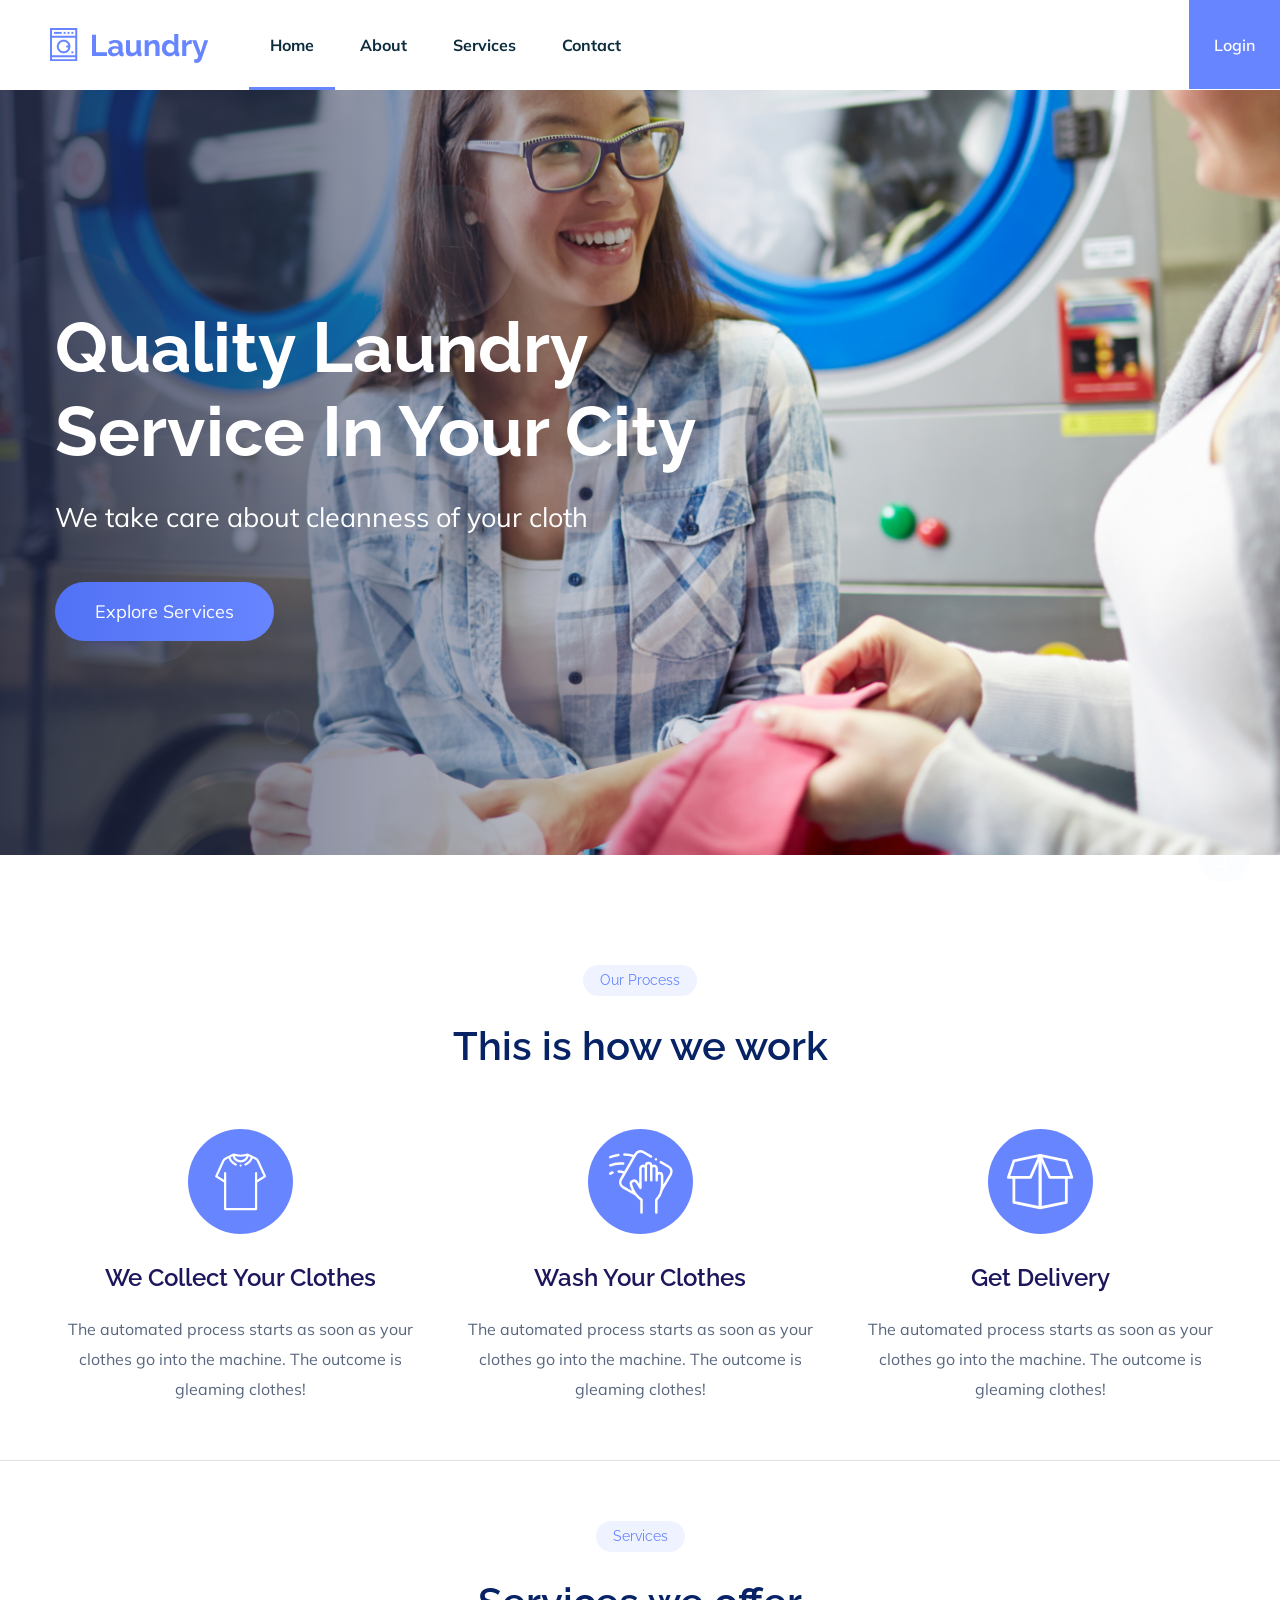
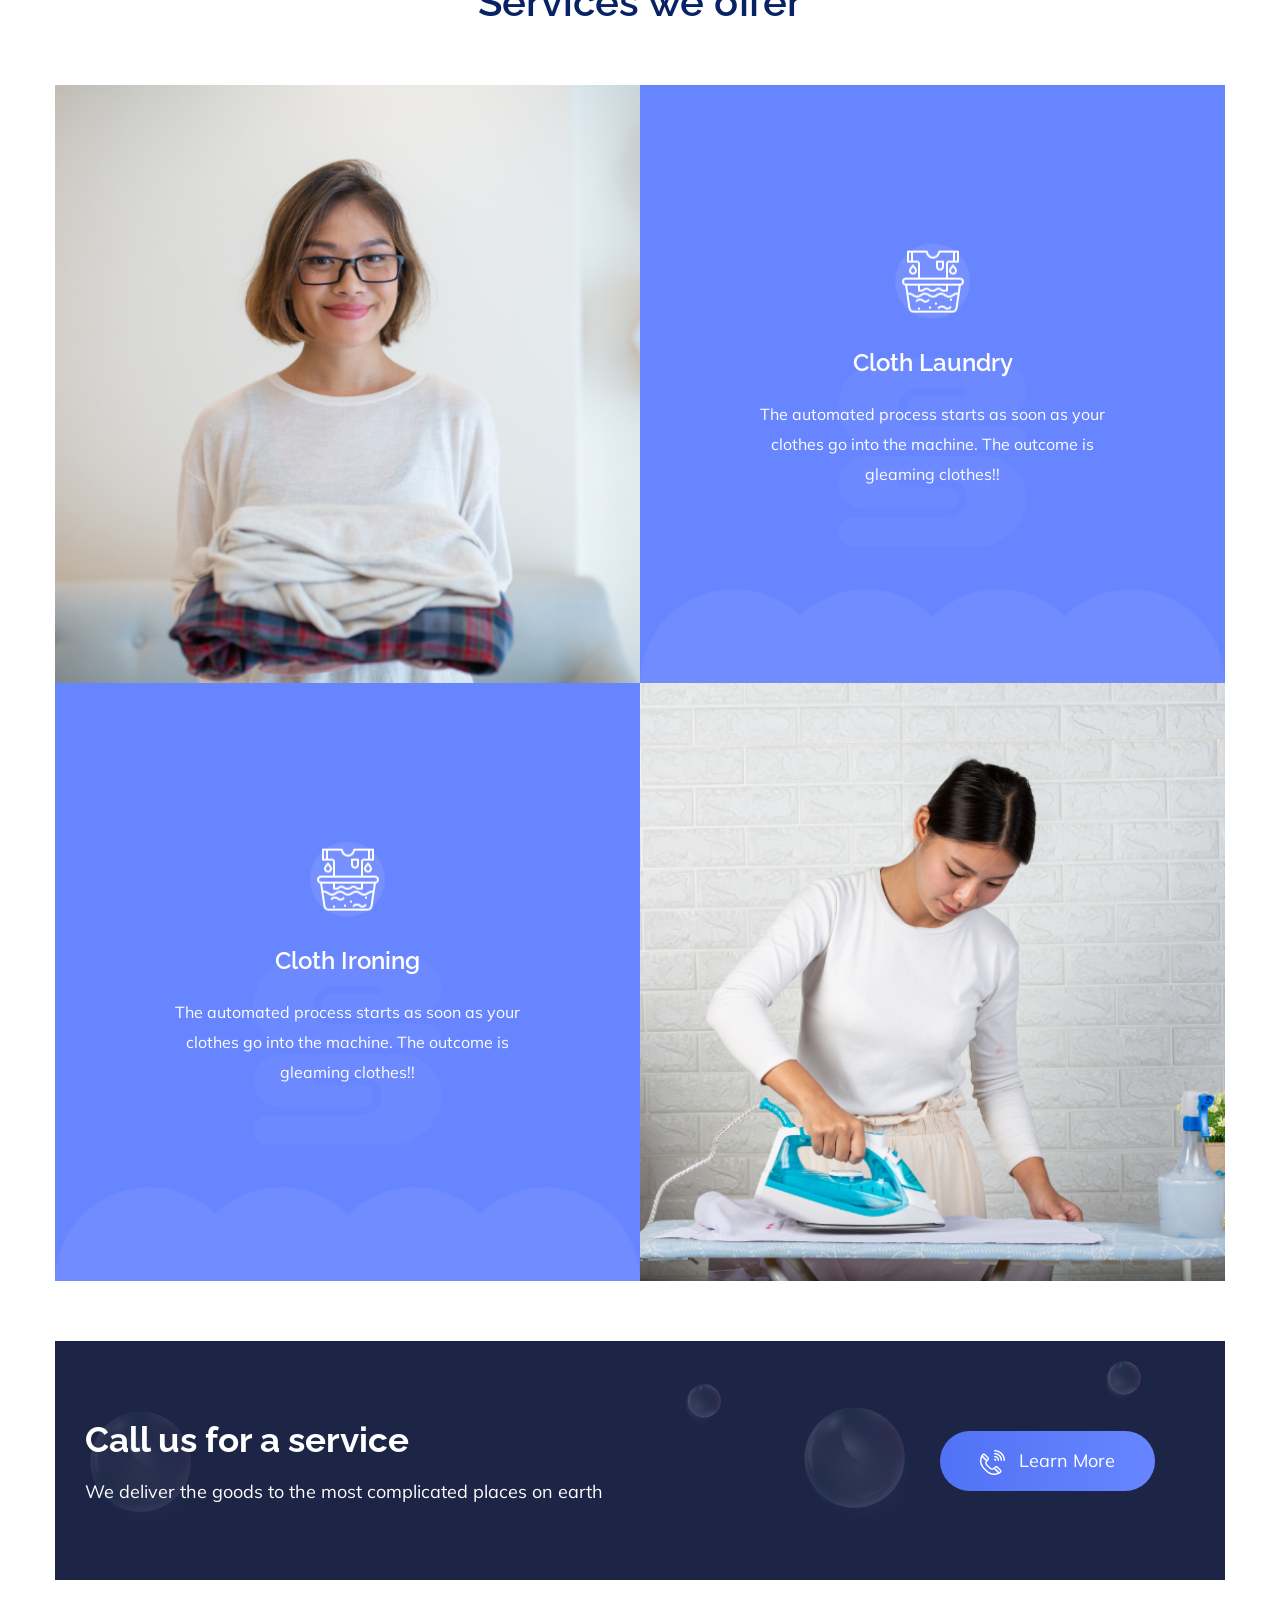
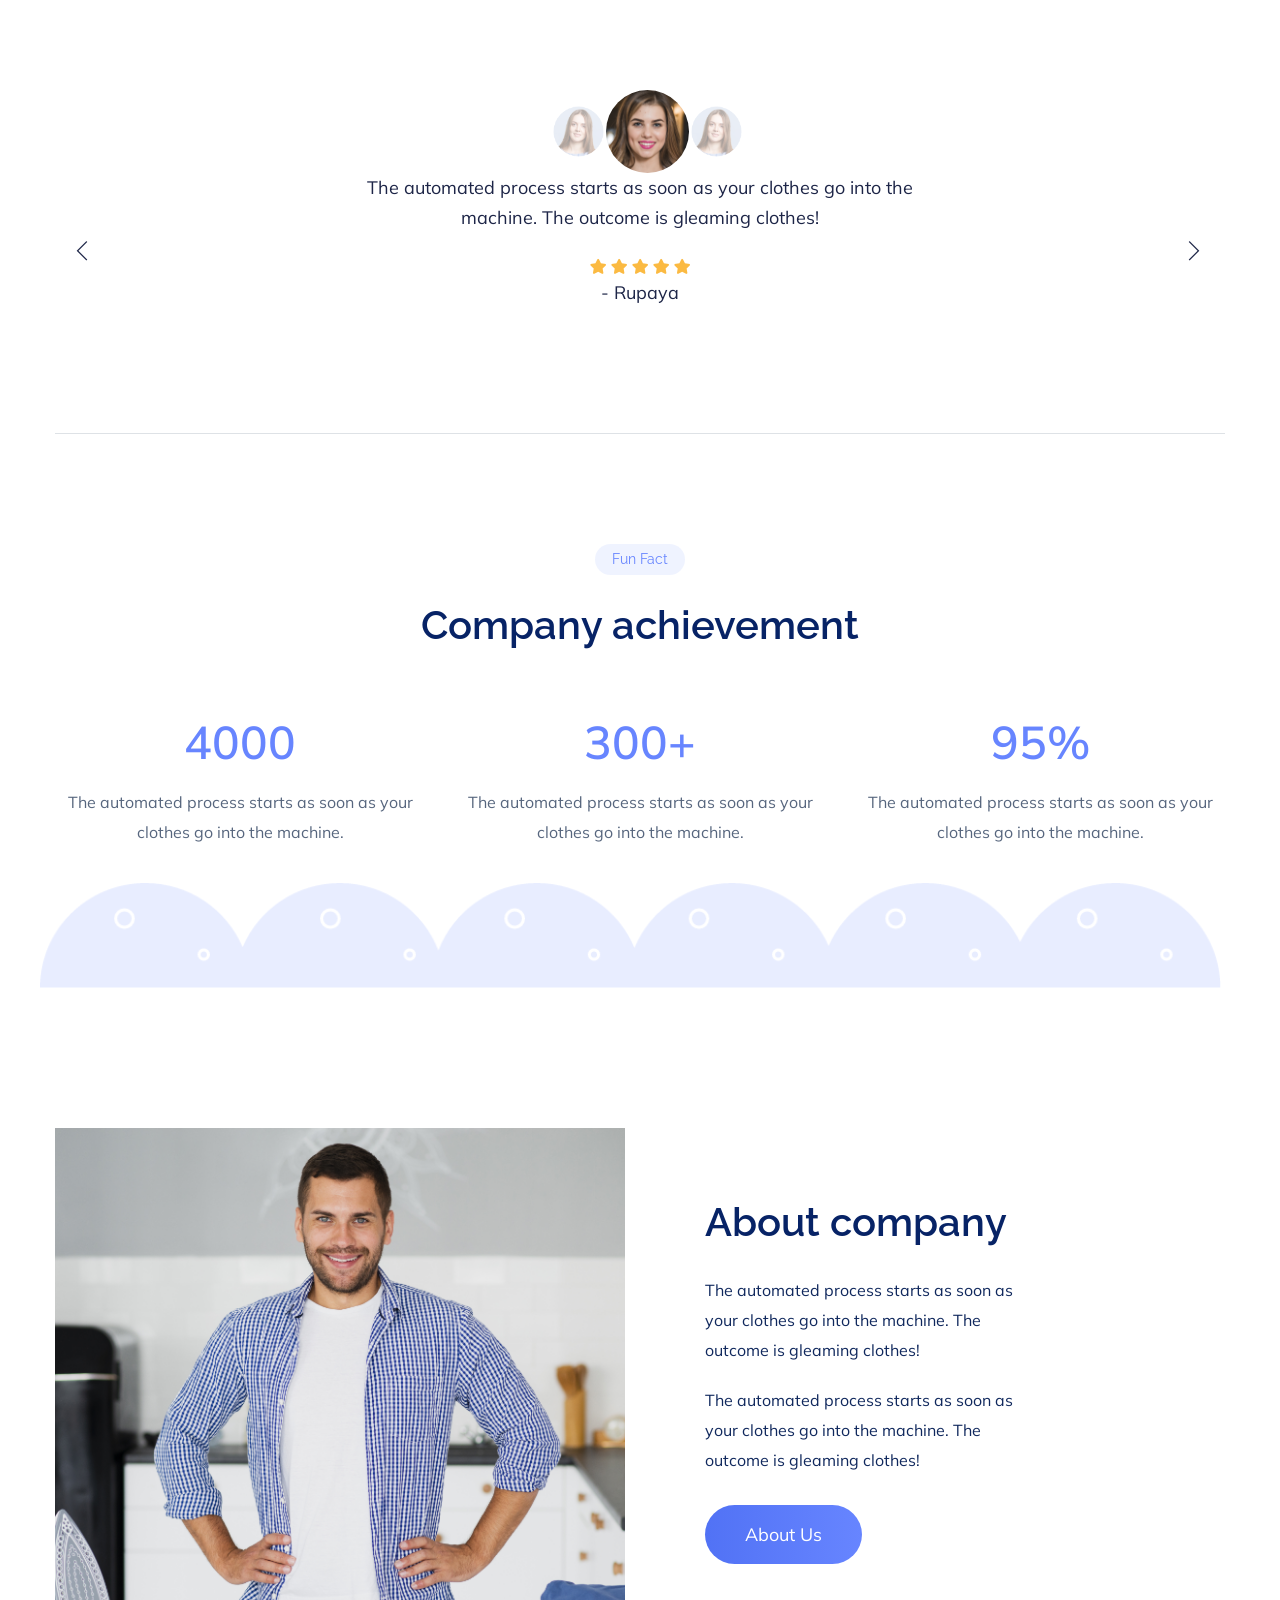
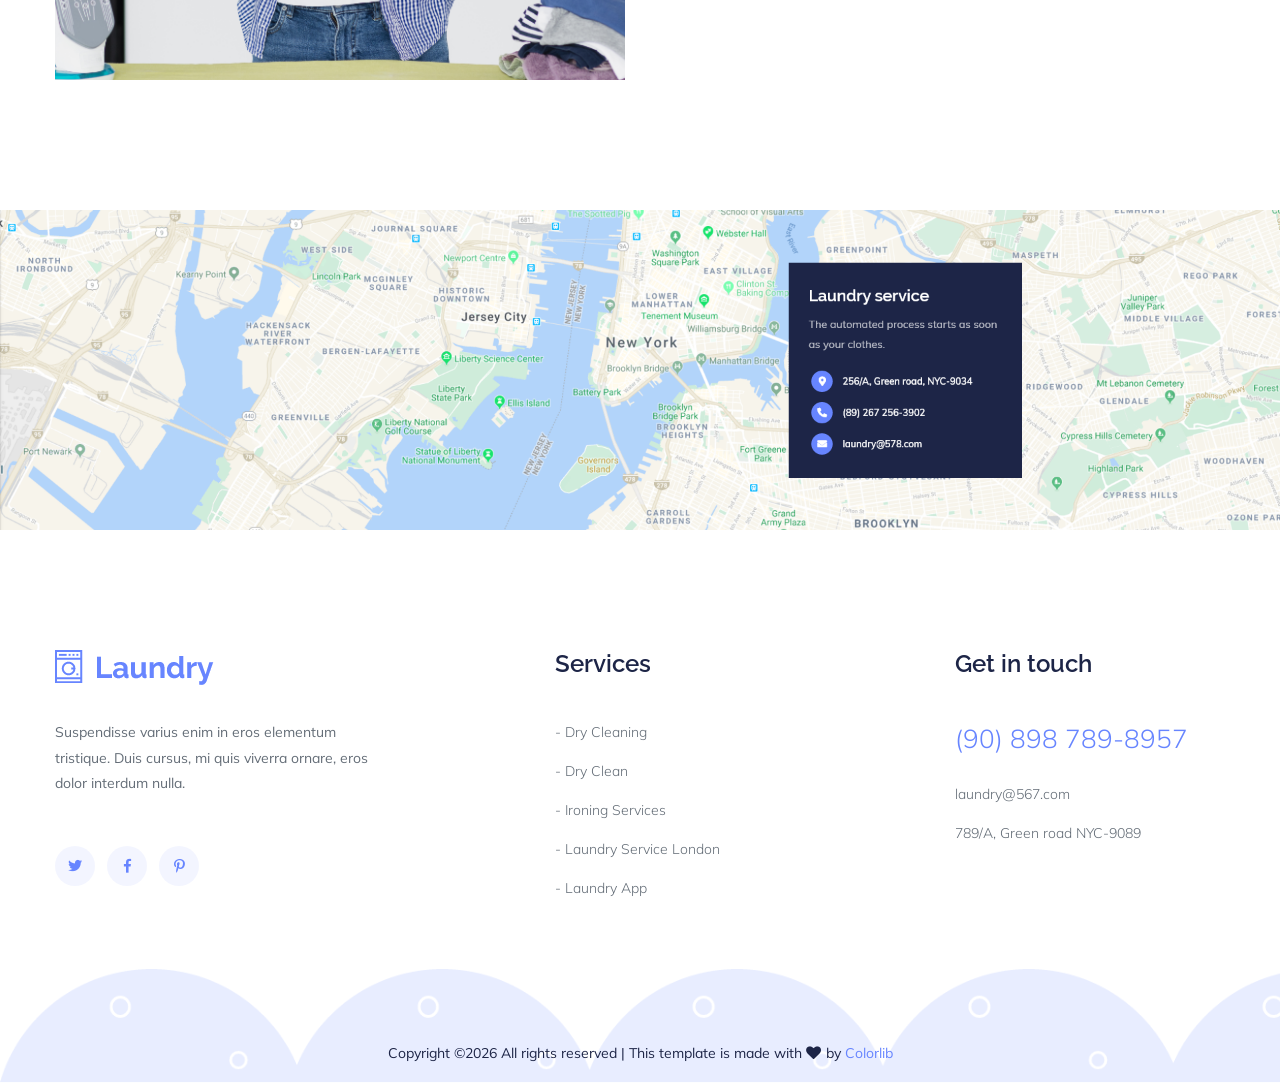
==== commit e4b2dd8a: "Updated Changed" ====
--- a/index.html
+++ b/index.html
@@ -57,6 +57,7 @@
                                     <li><a href="about.html">About</a></li>
                                     <li><a href="services.html">Services</a></li>
                                     <li><a href="contact.html">Contact</a></li>
+                                    <li class="lf-mobile-login-item"><a href="#" class="lf-auth-login-trigger">Login</a></li>
                                 </ul>
                             </nav>
                         </div>
@@ -487,7 +488,7 @@
                         Remember me
                     </label>
 
-                    <a href="#">Forgot Password?</a>
+                    <a href="#" class="lf-auth-forgot-link">Forgot Password?</a>
                 </div>
 
                 <button type="submit" class="lf-auth-submit">
@@ -569,7 +570,48 @@
 
             </form>
         </div>
-
+<!-- FORGOT PASSWORD FORM -->
+<div class="lf-auth-view lf-auth-forgot-view">
+
+    <h2>Forgot Password?</h2>
+
+    <p class="lf-auth-description">
+        Enter your registered email address to request
+        a password reset.
+    </p>
+
+    <form class="lf-auth-forgot-form">
+
+        <div class="lf-auth-field">
+            <input type="email"
+                   name="email"
+                   placeholder=" "
+                   required
+                   autocomplete="email">
+
+            <label>Email Address</label>
+
+            <i class="fas fa-envelope lf-auth-icon"></i>
+        </div>
+
+        <button type="submit" class="lf-auth-submit">
+            Send Reset Link
+        </button>
+
+        <p class="lf-auth-status" aria-live="polite"></p>
+
+        <div class="lf-auth-switch">
+            <p>
+                Remember your password?
+                <a href="#" class="lf-auth-back-login-link">
+                    Login
+                </a>
+            </p>
+        </div>
+
+    </form>
+</div>
+<!-- END FORGOT PASSWORD FORM -->
     </div>
 </div>
 <!-- End LaundraFlow Authentication Popup -->
--- a/assets/css/auth-modal.css
+++ b/assets/css/auth-modal.css
@@ -90,7 +90,8 @@
     animation: lfAuthFade 0.25s ease;
 }
 
-.lf-auth-card:not(.is-register) .lf-auth-login-view {
+.lf-auth-card:not(.is-register):not(.is-forgot)
+.lf-auth-login-view {
     display: block;
 }
 
@@ -301,4 +302,40 @@
     .lf-auth-options {
         font-size: 13px;
     }
+}
+
+/* MOBILE NAVIGATION LOGIN BUTTON */
+
+@media (min-width: 992px) {
+    .lf-mobile-login-item {
+        display: none !important;
+    }
+}
+
+/* FORGOT PASSWORD VIEW */
+
+.lf-auth-card.is-forgot .lf-auth-forgot-view {
+    display: block;
+}
+
+.lf-auth-description {
+    color: #162938;
+    font-size: 15px;
+    text-align: center;
+    line-height: 1.6;
+    margin: 15px 0 25px;
+}
+
+/* FORGOT PASSWORD BUTTON */
+
+.lf-auth-forgot-view .lf-auth-submit {
+    margin-top: 15px;
+}
+
+/* FORGOT PASSWORD RESPONSIVENESS */
+
+@media (max-width: 480px) {
+    .lf-auth-description {
+        font-size: 14px;
+    }
 }
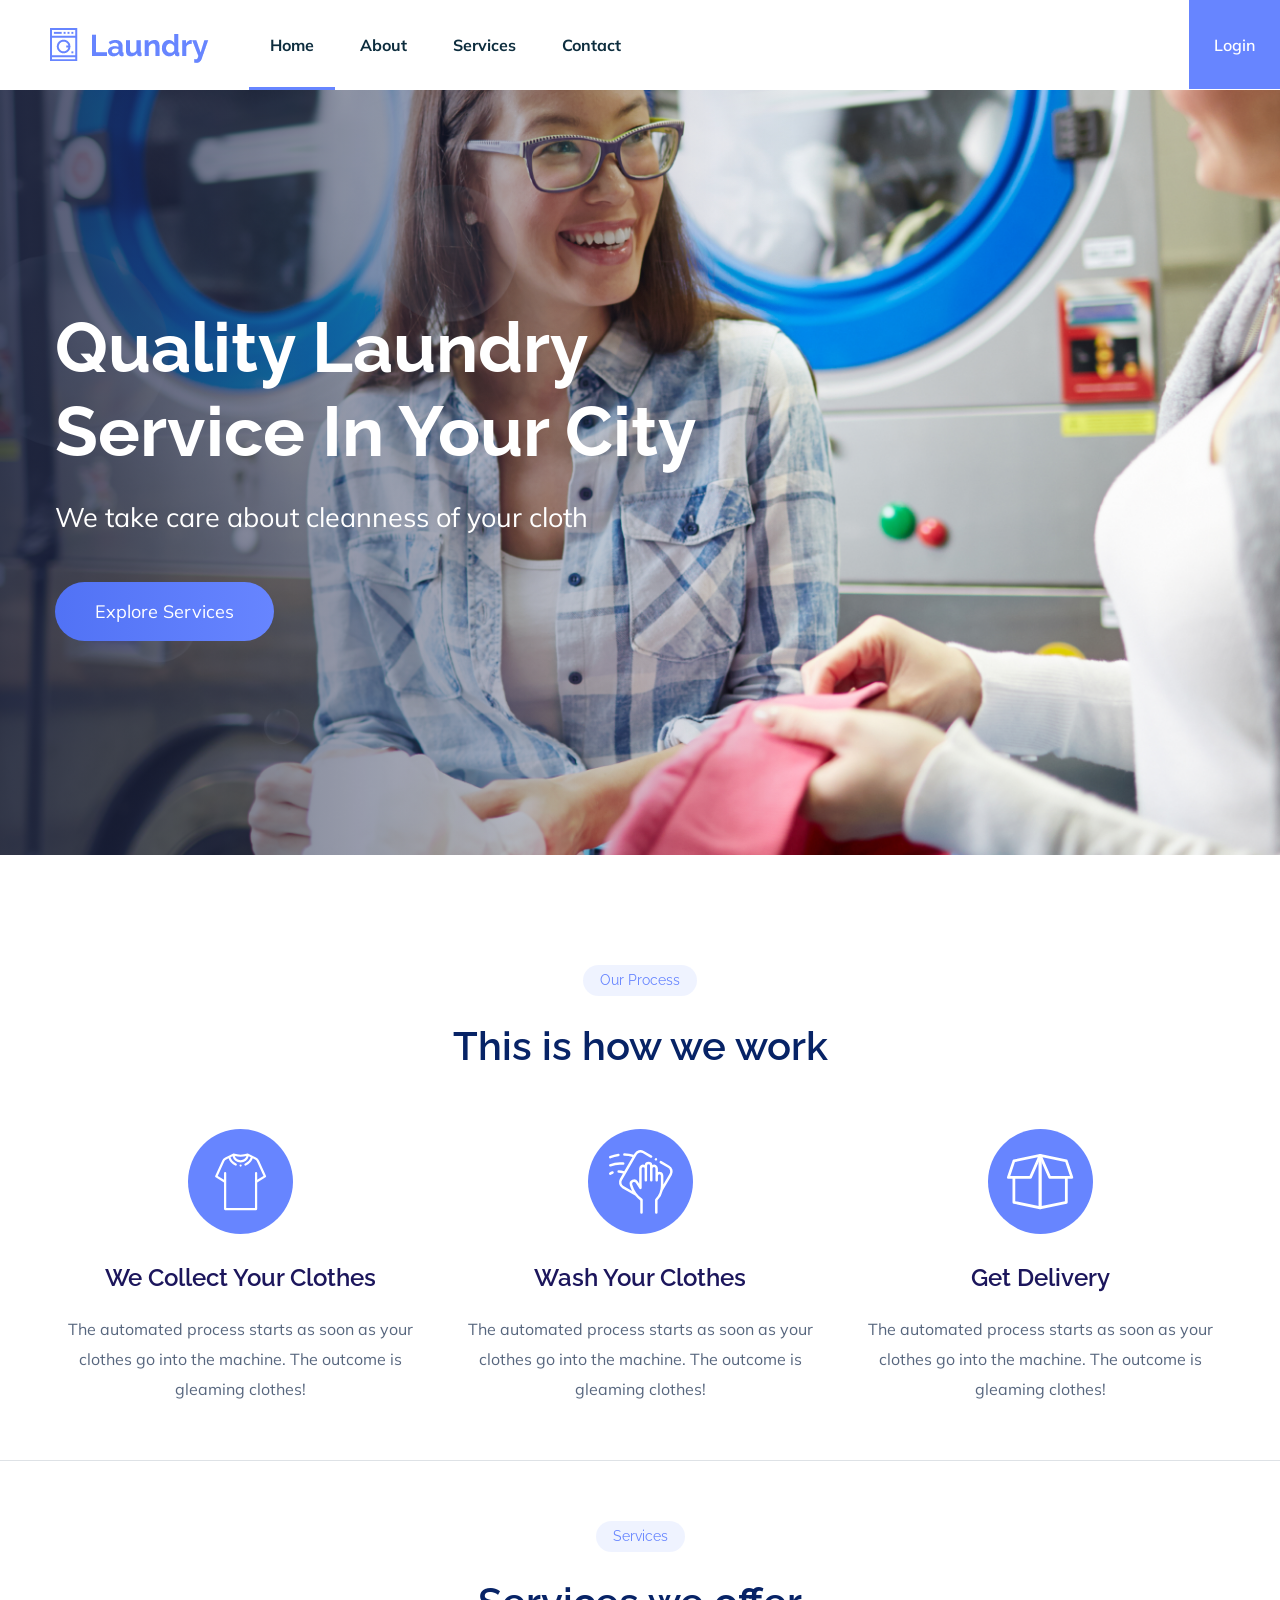
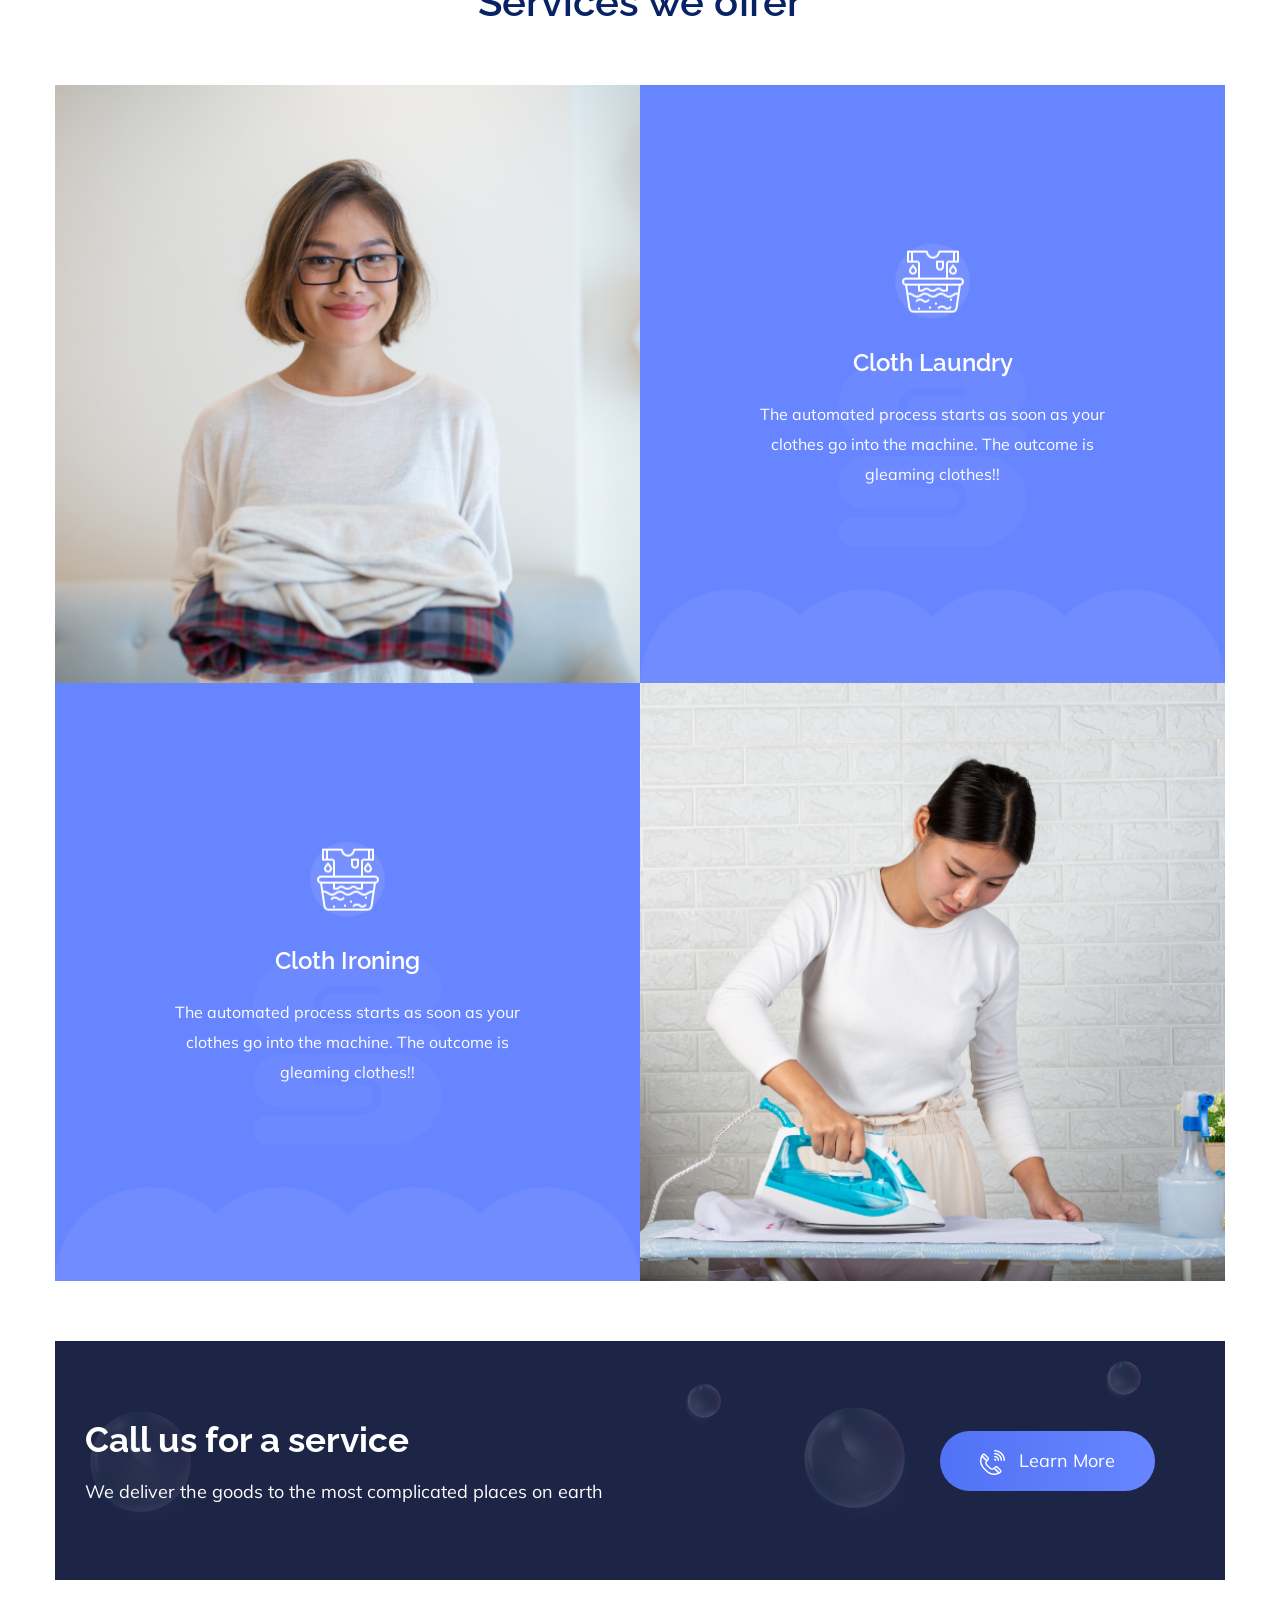
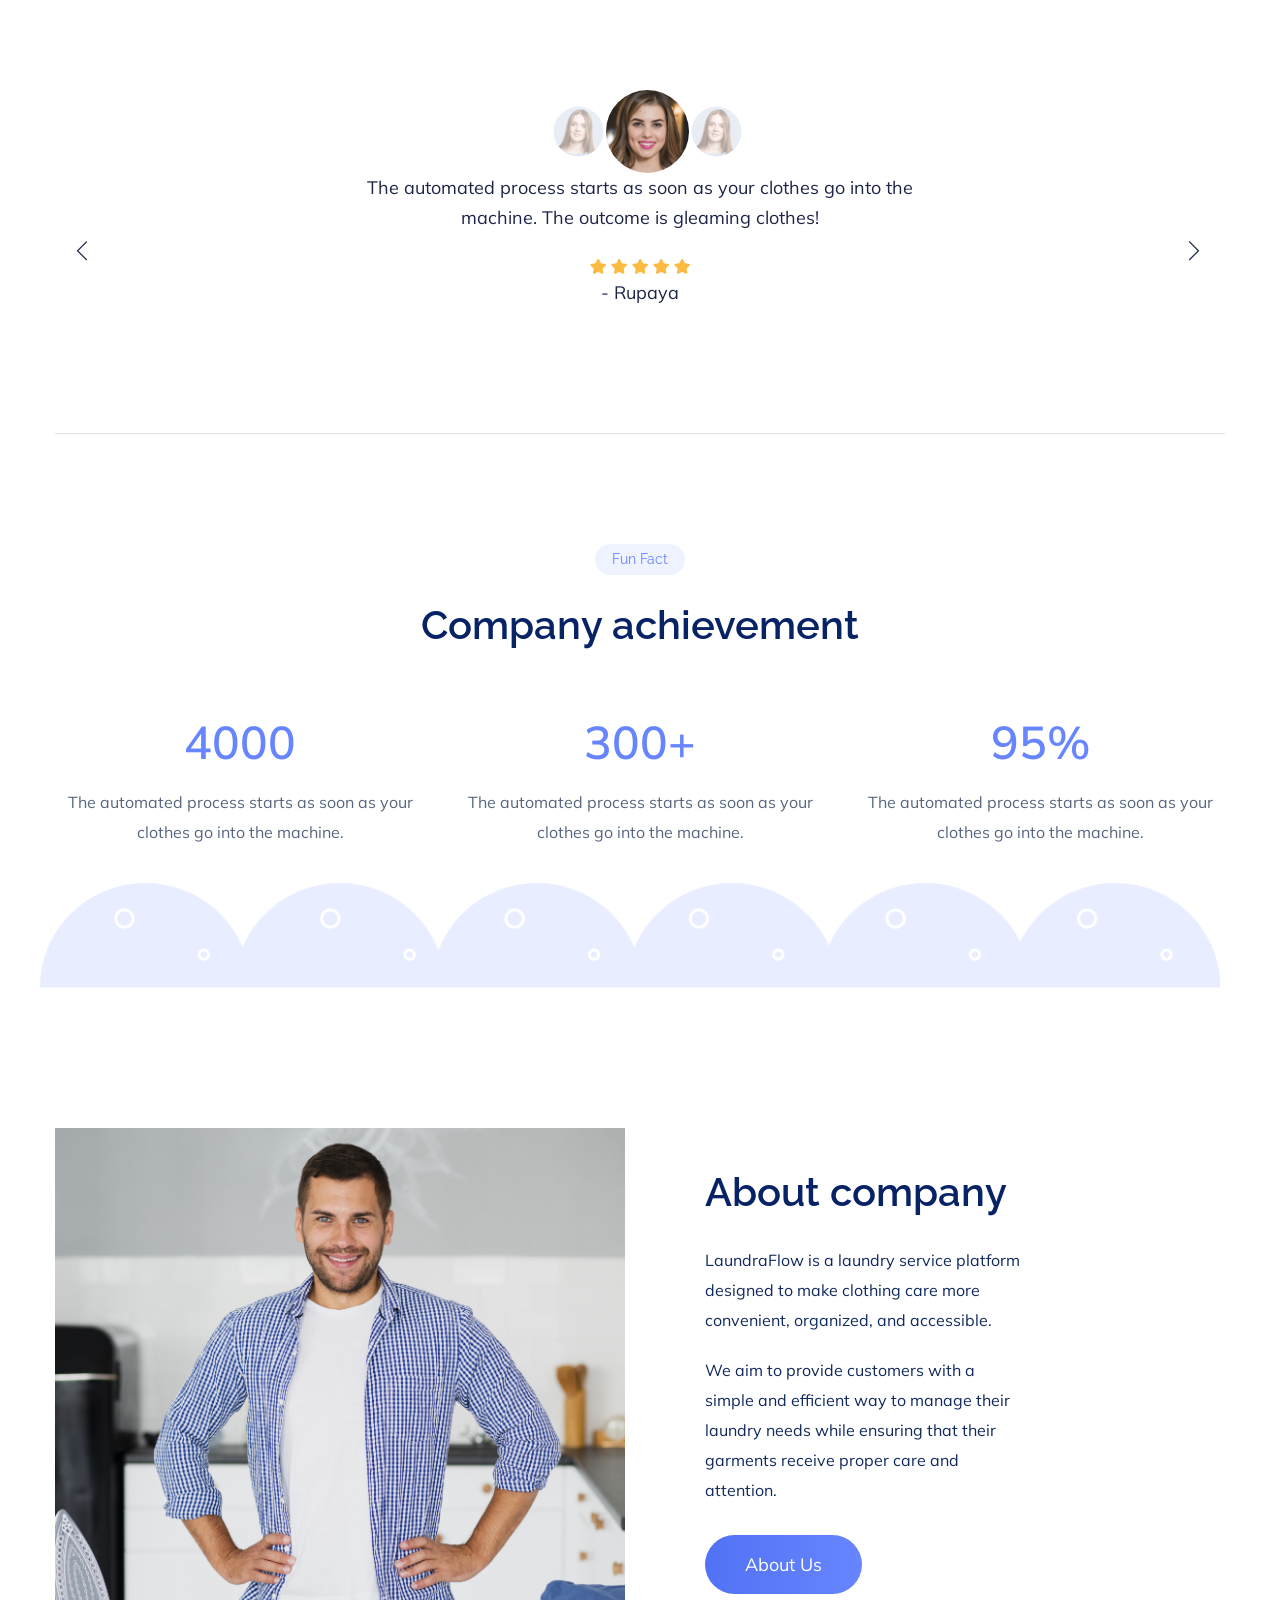
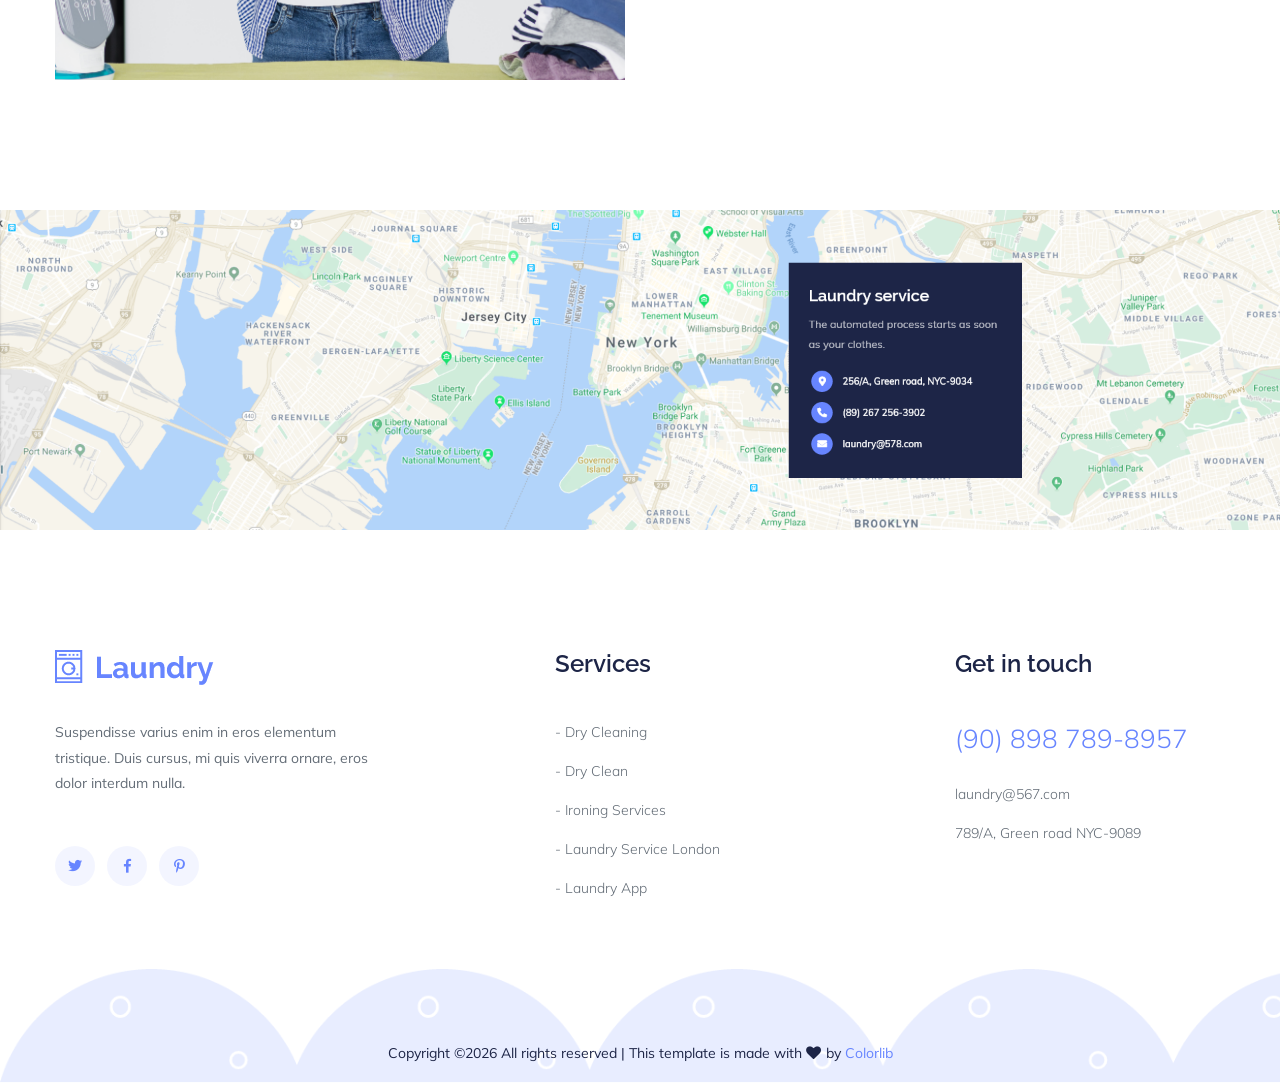
==== commit c01eac85: "Updated Changed" ====
--- a/index.html
+++ b/index.html
@@ -346,9 +346,9 @@
                                 <h2>About company</h2>
                             </div>
                             <p class="mb-20">
-                                The automated process starts as soon as your clothes go into the machine. The outcome is gleaming clothes!
+                                LaundraFlow is a laundry service platform designed to make clothing care more convenient, organized, and accessible.
                             </p>
-                            <p class="mb-30">The automated process starts as soon as your clothes go into the machine. The outcome is gleaming clothes!</p>
+                            <p class="mb-30">We aim to provide customers with a simple and efficient way to manage their laundry needs while ensuring that their garments receive proper care and attention.</p>
 
                             <a href="about.html" class="btn">About Us</a>
                         </div>
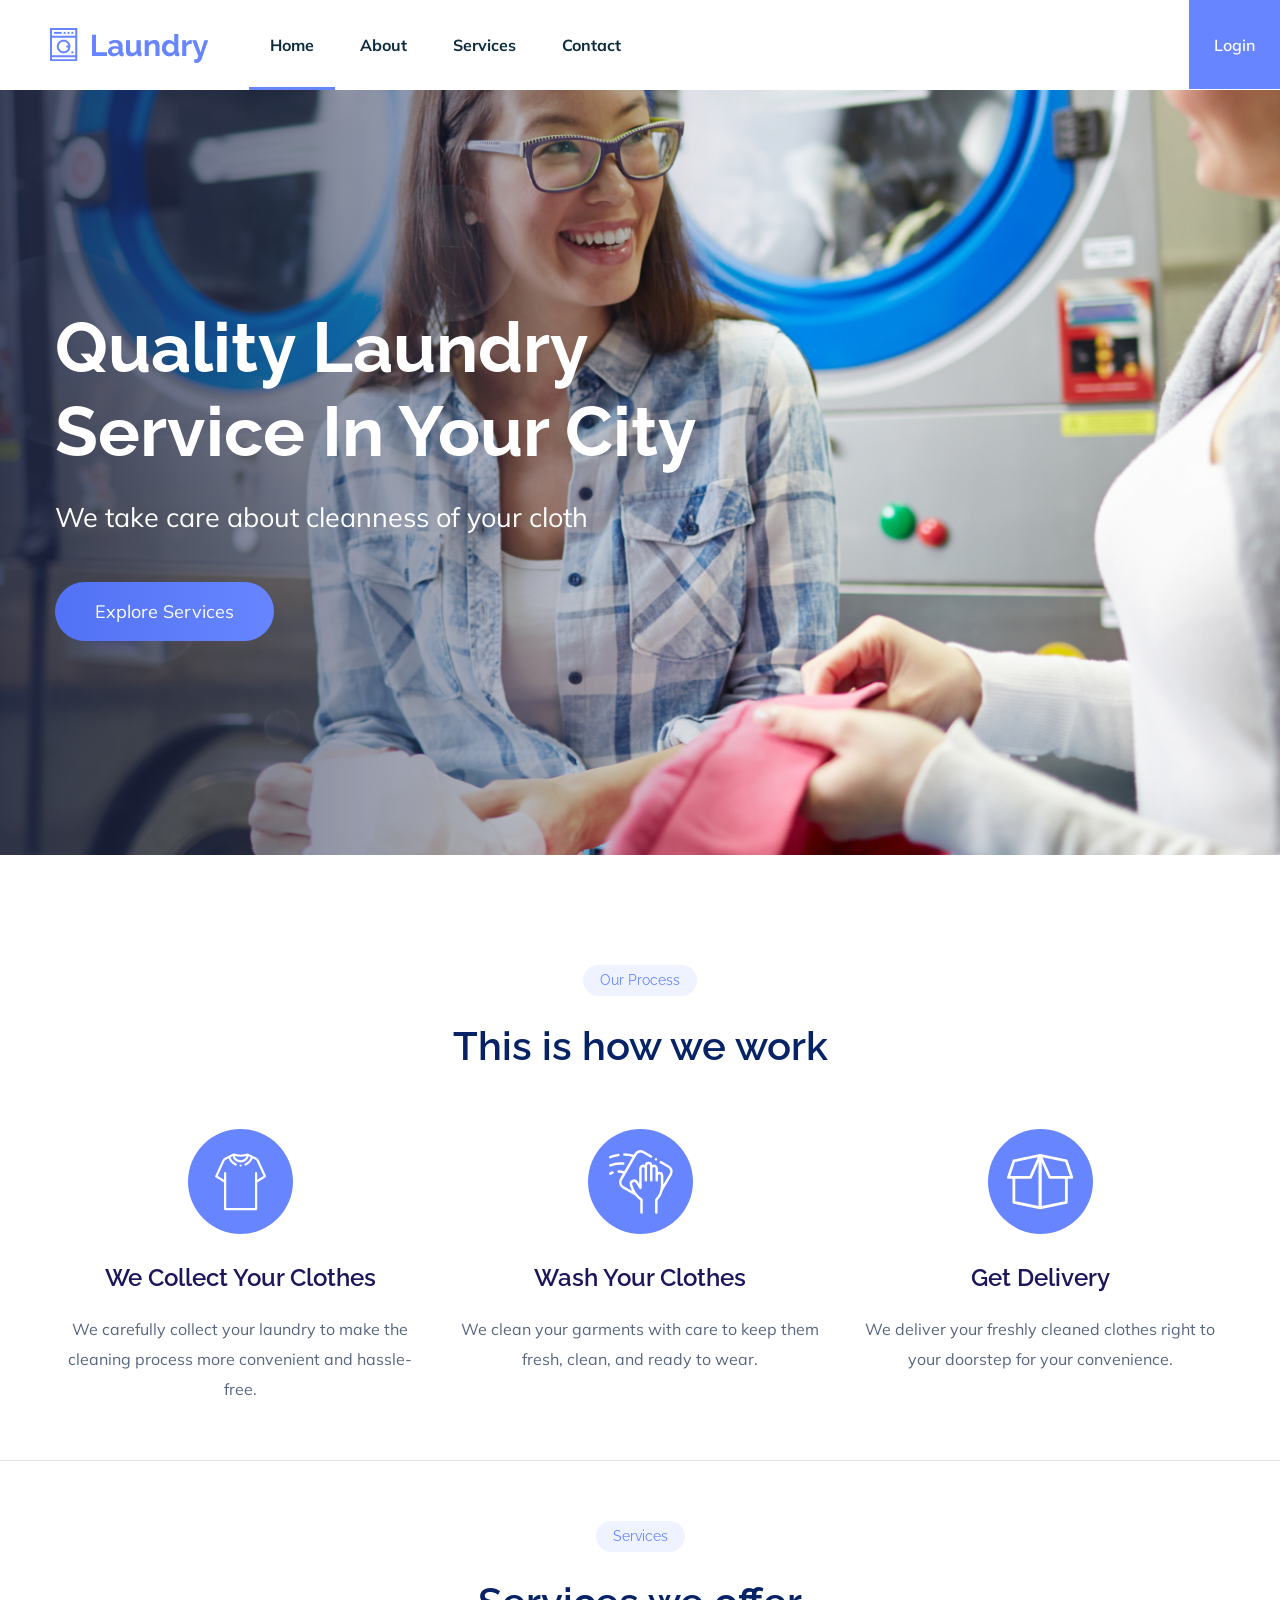
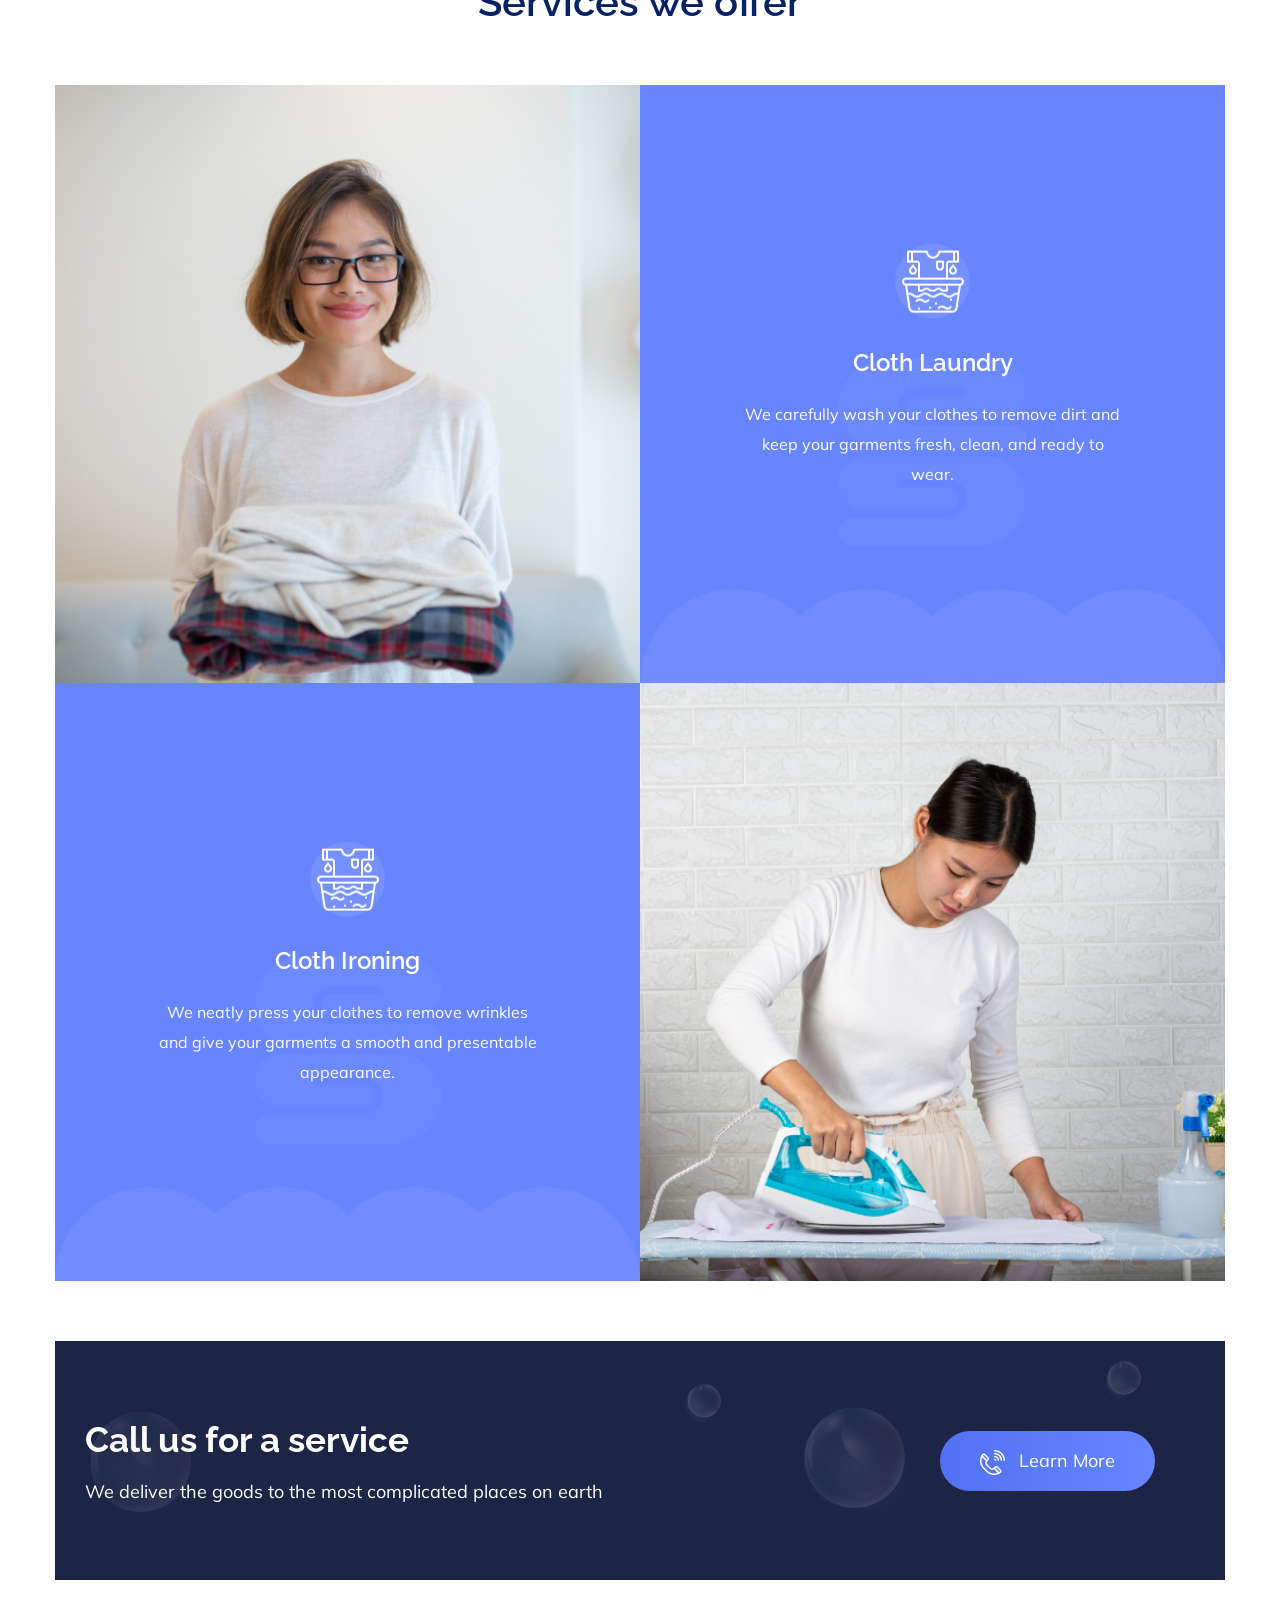
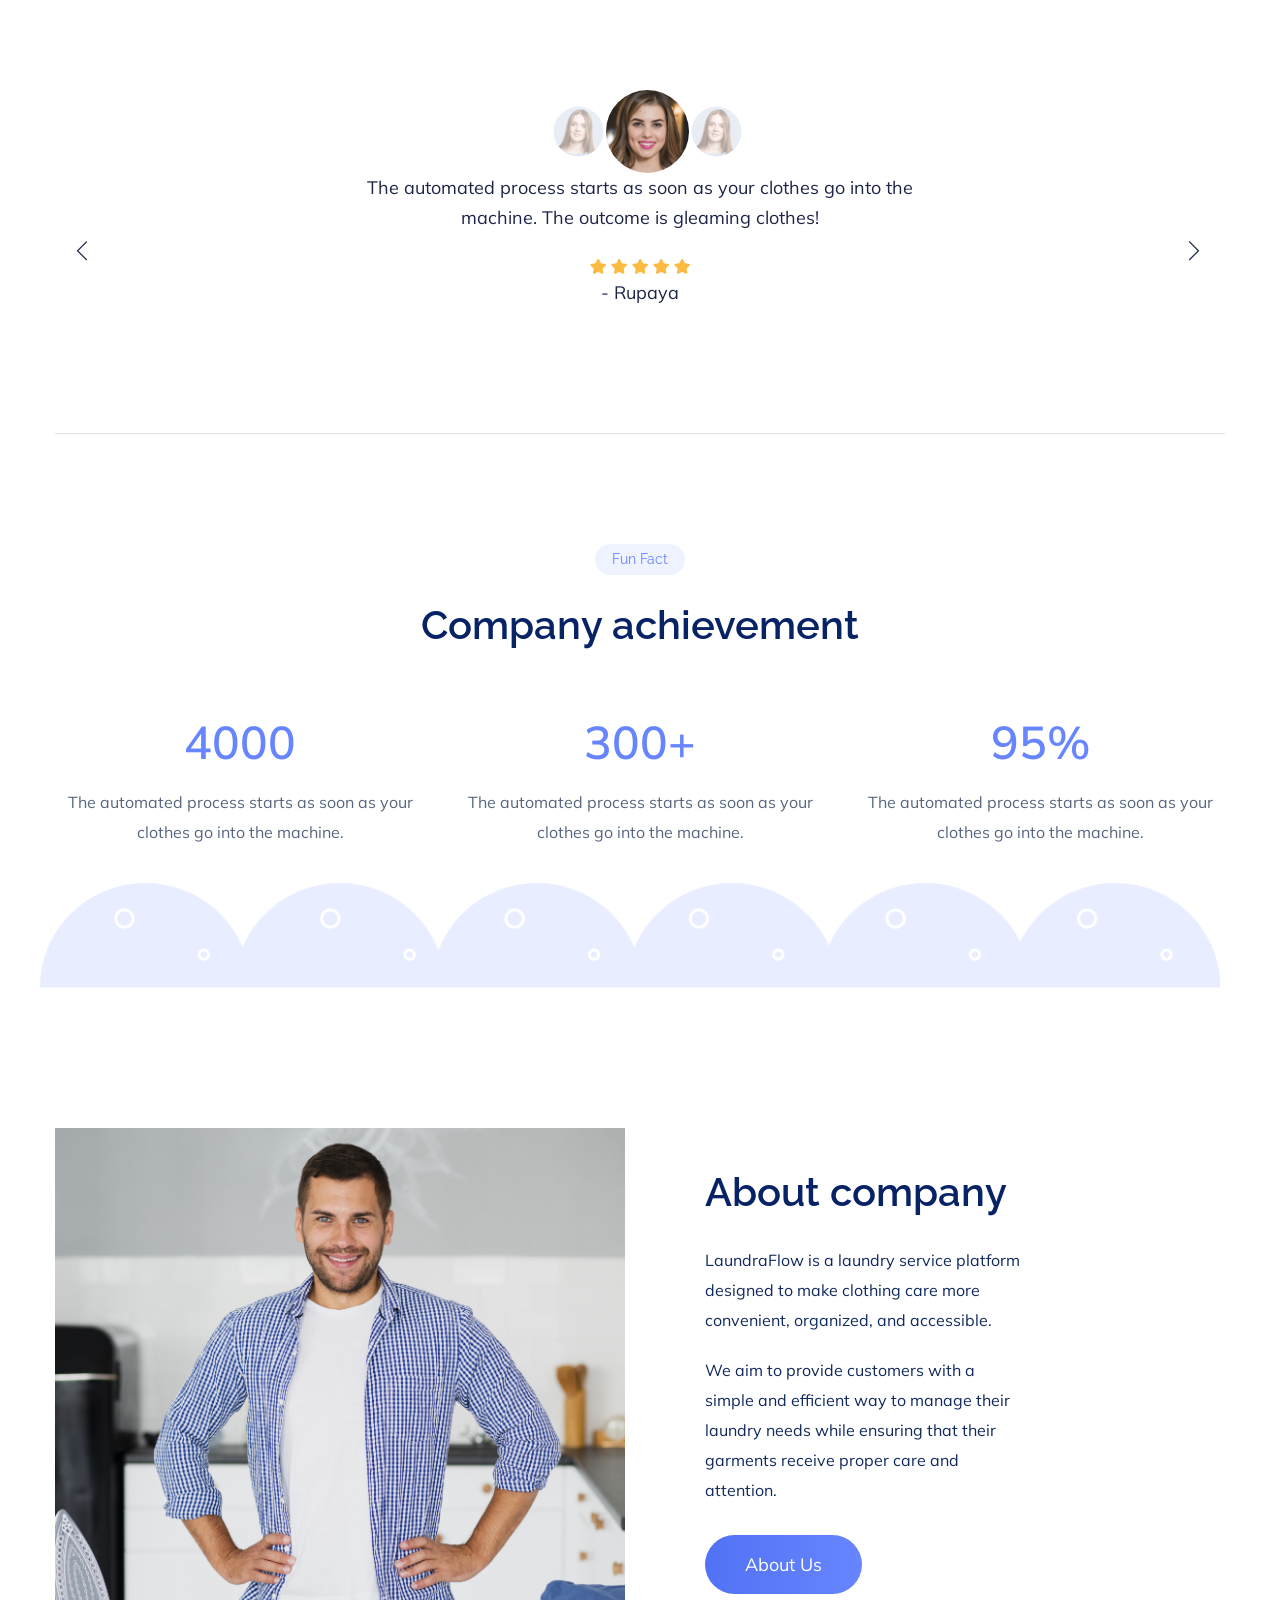
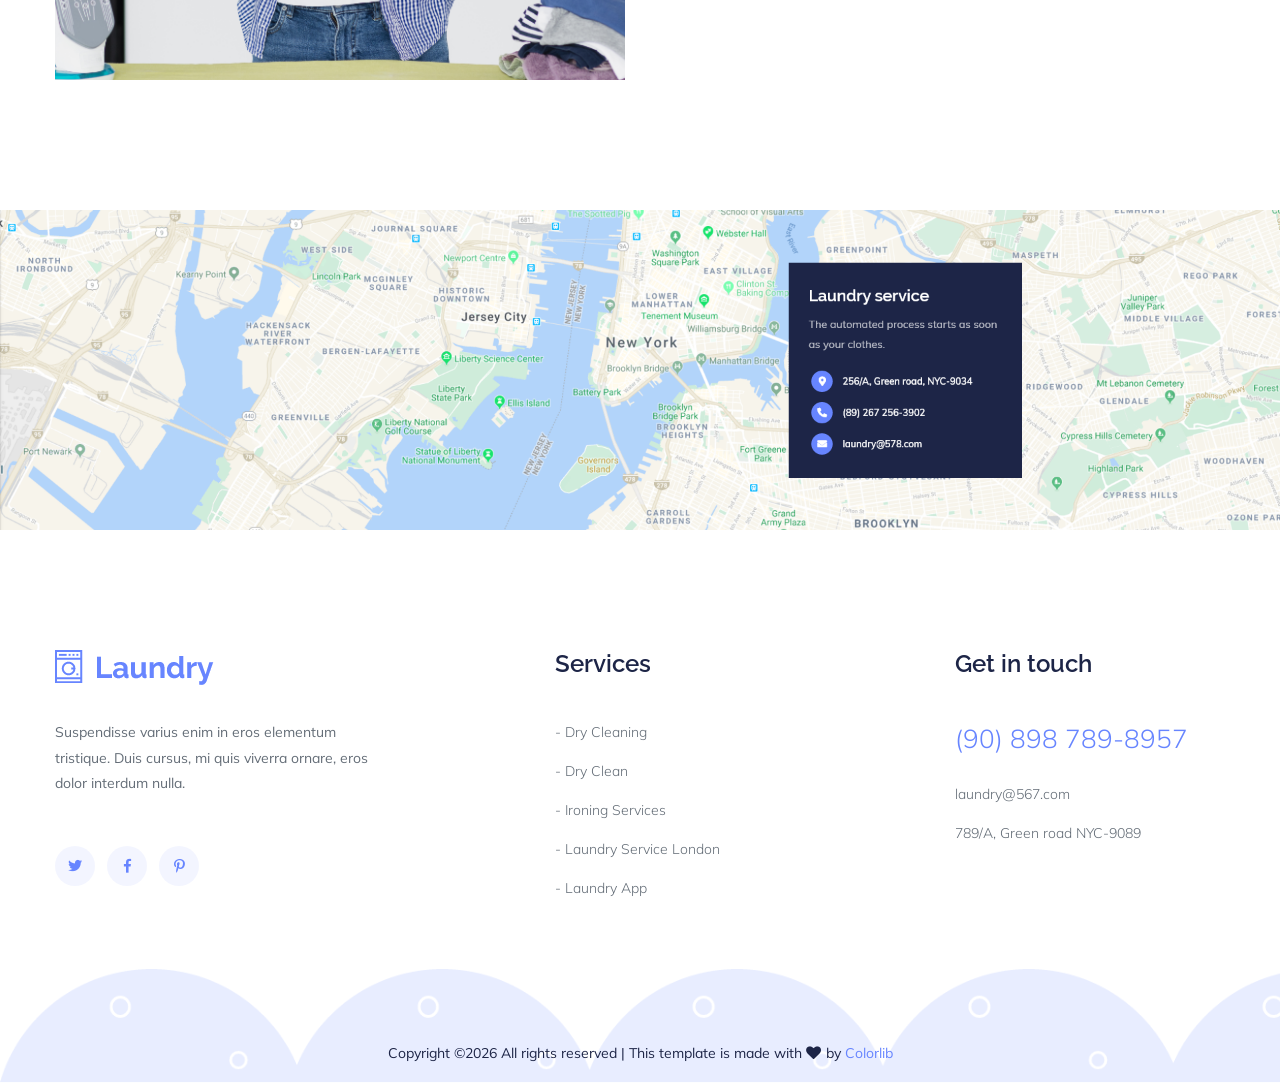
==== commit 153b97c5: "Updated Changed" ====
--- a/index.html
+++ b/index.html
@@ -114,7 +114,7 @@
                             </div>
                             <div class="cat-cap">
                                 <h5><a href="services.html">We collect your clothes</a></h5>
-                                <p>The automated process starts as soon as your clothes go into the machine. The outcome is gleaming clothes!</p>
+                                <p>We carefully collect your laundry to make the cleaning process more convenient and hassle-free.</p>
                             </div>
                         </div>
                     </div>
@@ -125,7 +125,7 @@
                             </div>
                             <div class="cat-cap">
                                 <h5><a href="services.html">Wash your clothes</a></h5>
-                                <p>The automated process starts as soon as your clothes go into the machine. The outcome is gleaming clothes!</p>
+                                <p>We clean your garments with care to keep them fresh, clean, and ready to wear.</p>
                             </div>
                         </div>
                     </div>
@@ -136,7 +136,7 @@
                             </div>
                             <div class="cat-cap">
                                 <h5><a href="services.html">Get delivery</a></h5>
-                                <p>The automated process starts as soon as your clothes go into the machine. The outcome is gleaming clothes!</p>
+                                <p>We deliver your freshly cleaned clothes right to your doorstep for your convenience.</p>
                             </div>
                         </div>
                     </div>
@@ -170,7 +170,7 @@
                                 </div>
                                 <div class="cat-cap">
                                     <h5><a href="services.html">Cloth laundry</a></h5>
-                                    <p>The automated process starts as soon as your clothes go into the machine. The outcome is gleaming clothes!!</p>
+                                    <p>We carefully wash your clothes to remove dirt and keep your garments fresh, clean, and ready to wear.</p>
                                 </div>
                             </div>
                         </div>
@@ -184,7 +184,7 @@
                                 </div>
                                 <div class="cat-cap">
                                     <h5><a href="services.html">Cloth ironing</a></h5>
-                                    <p>The automated process starts as soon as your clothes go into the machine. The outcome is gleaming clothes!!</p>
+                                    <p>We neatly press your clothes to remove wrinkles and give your garments a smooth and presentable appearance.</p>
                                 </div>
                             </div>
                         </div>
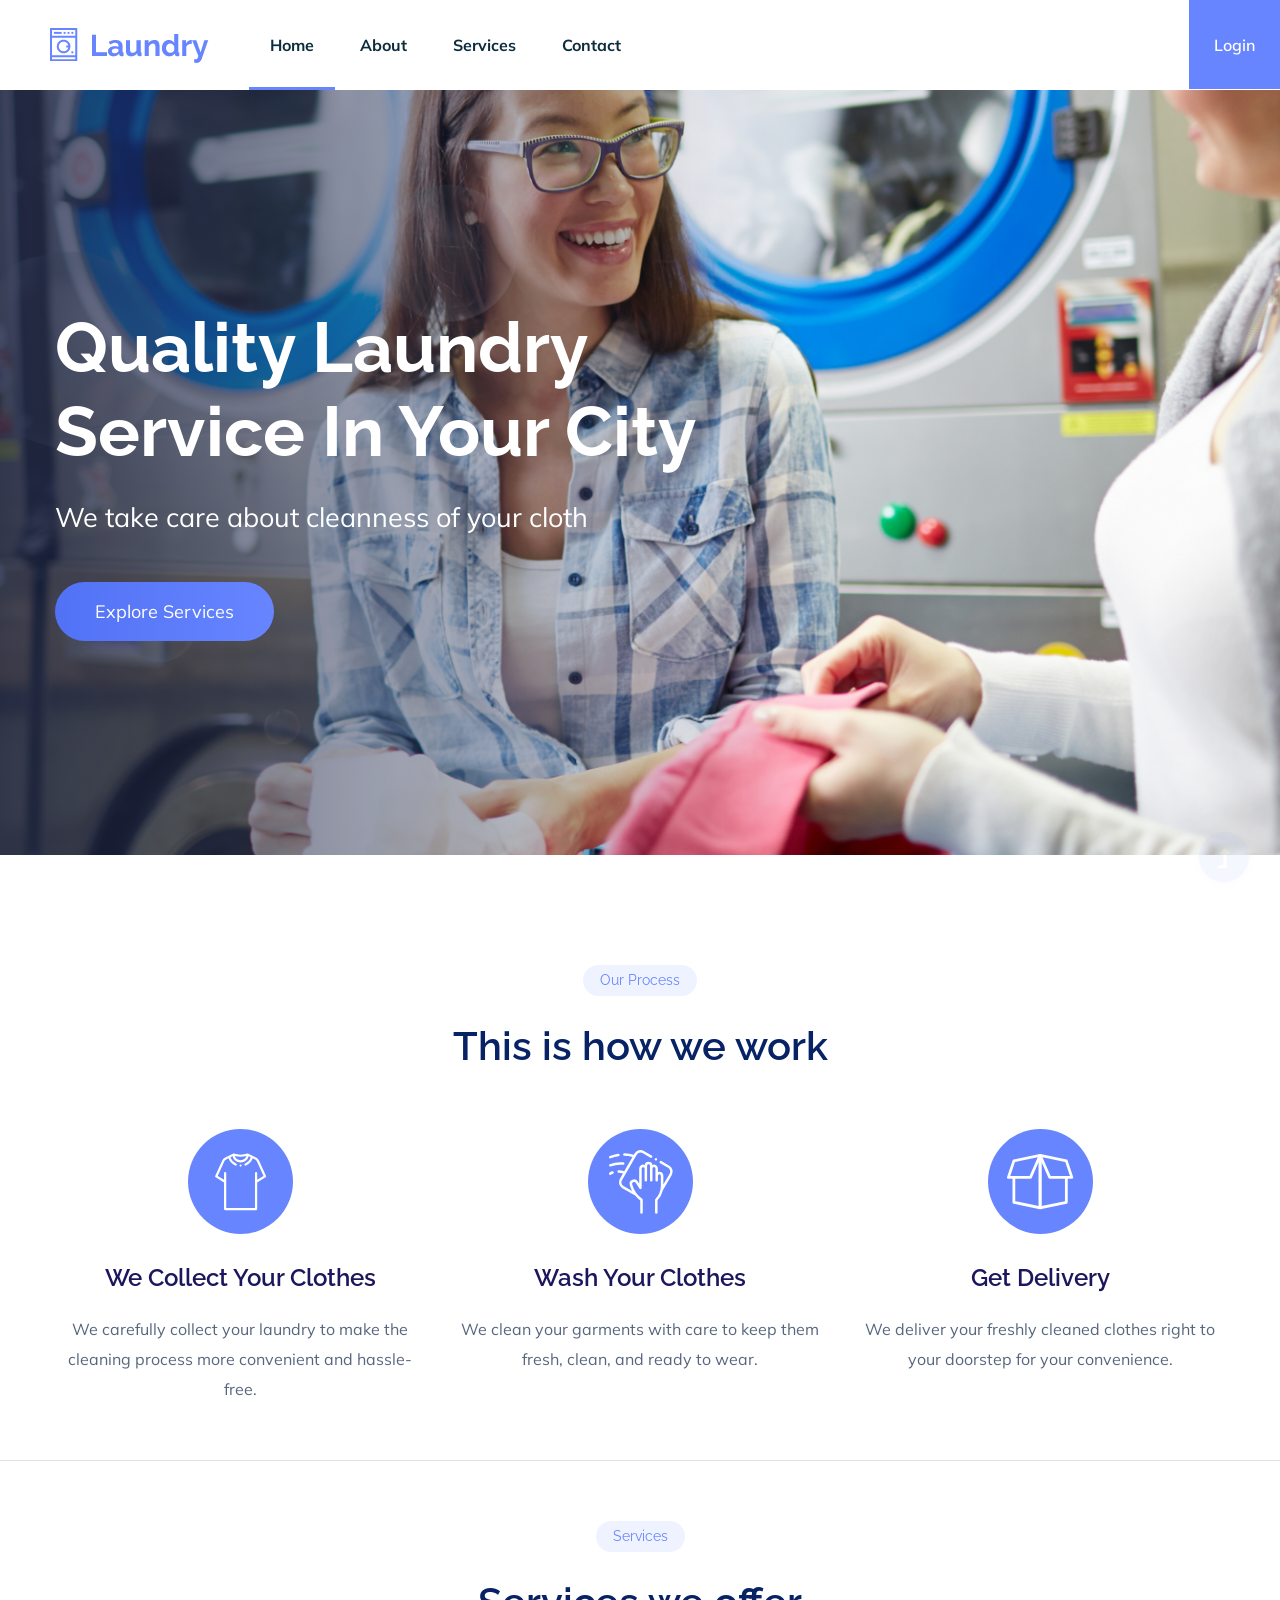
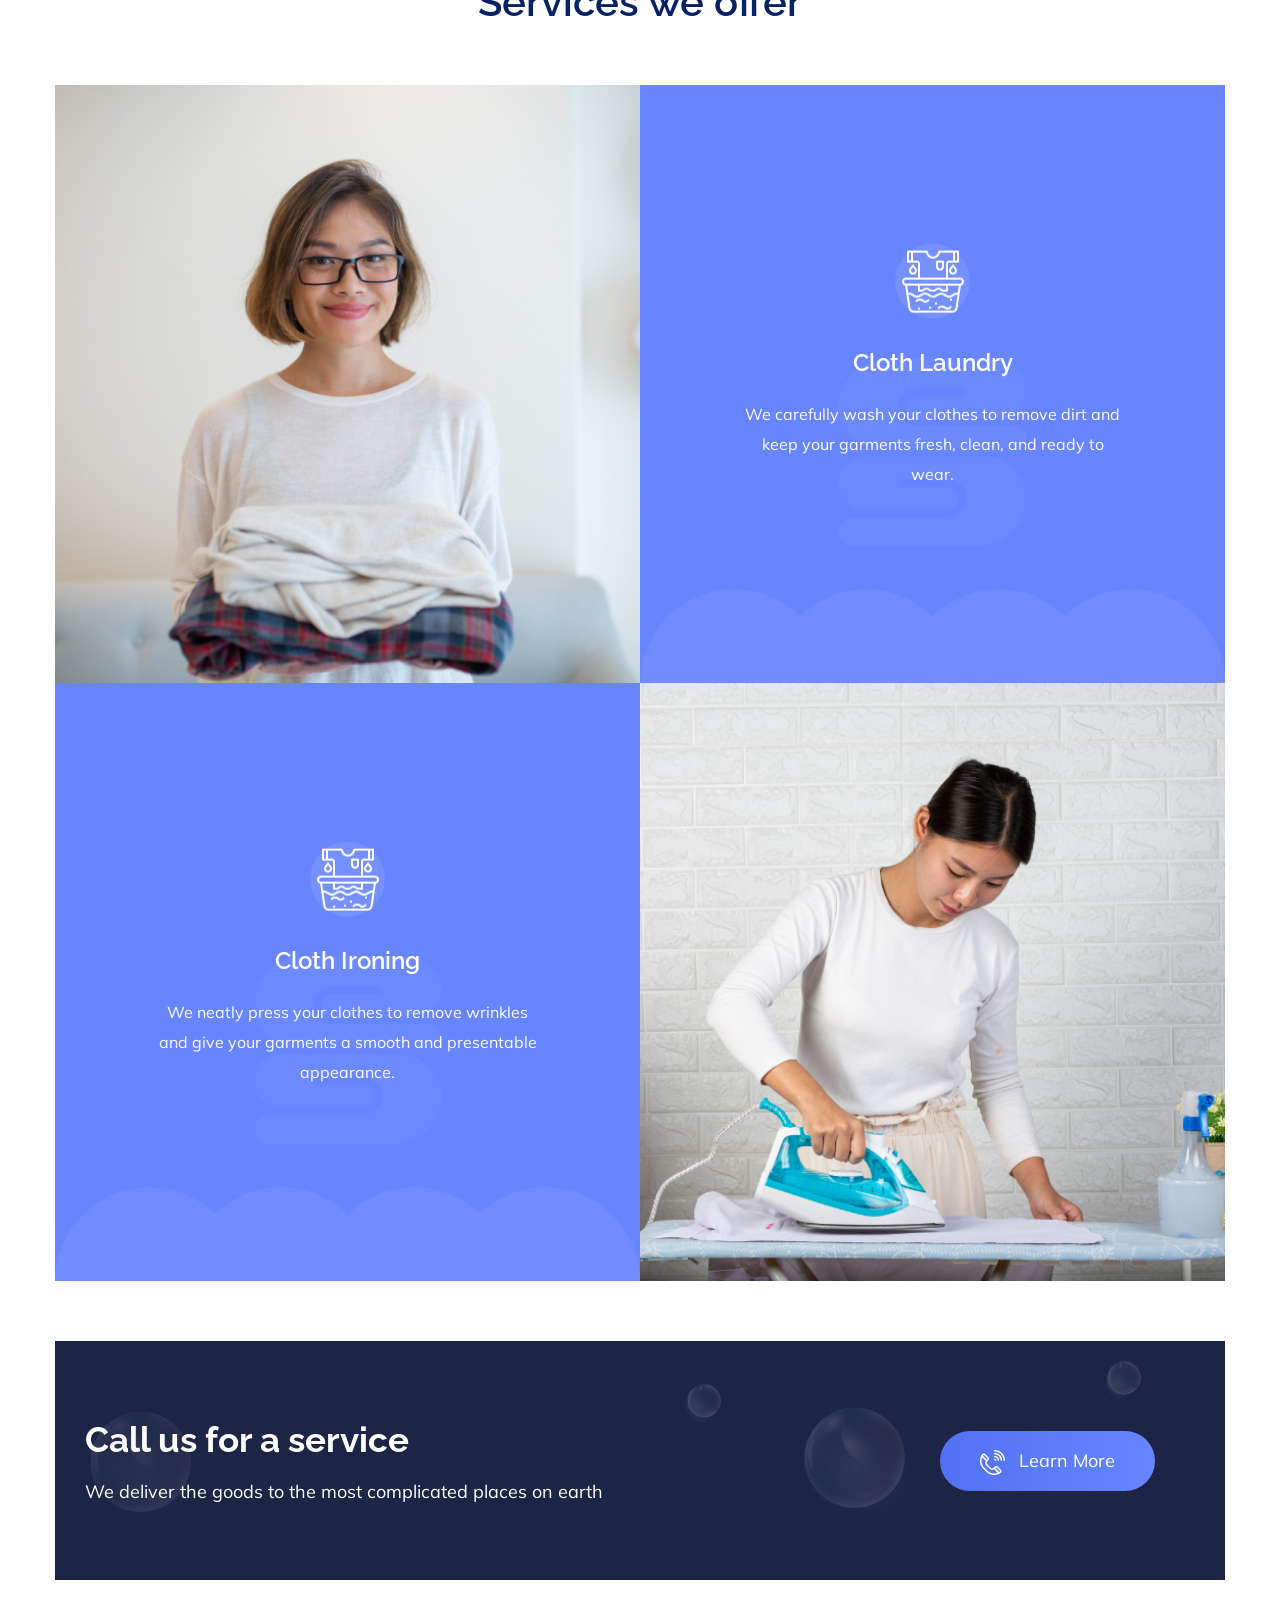
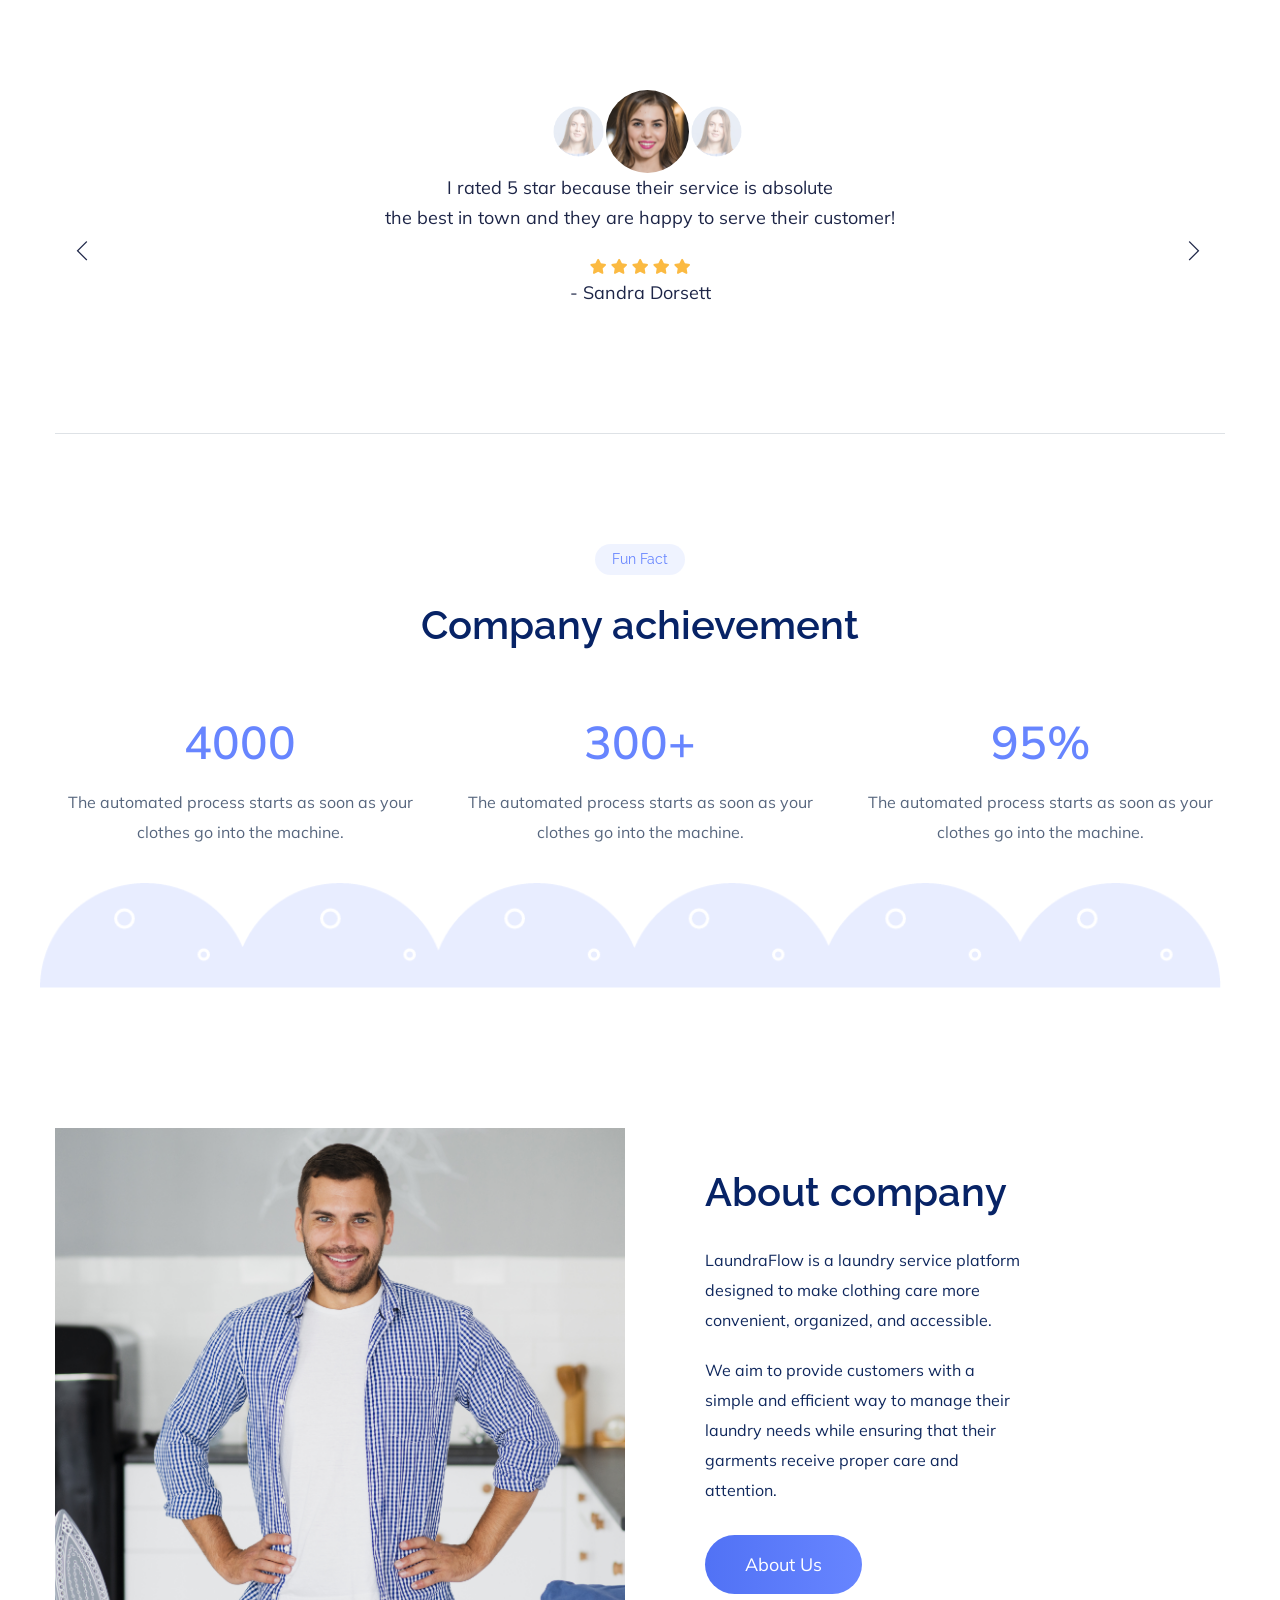
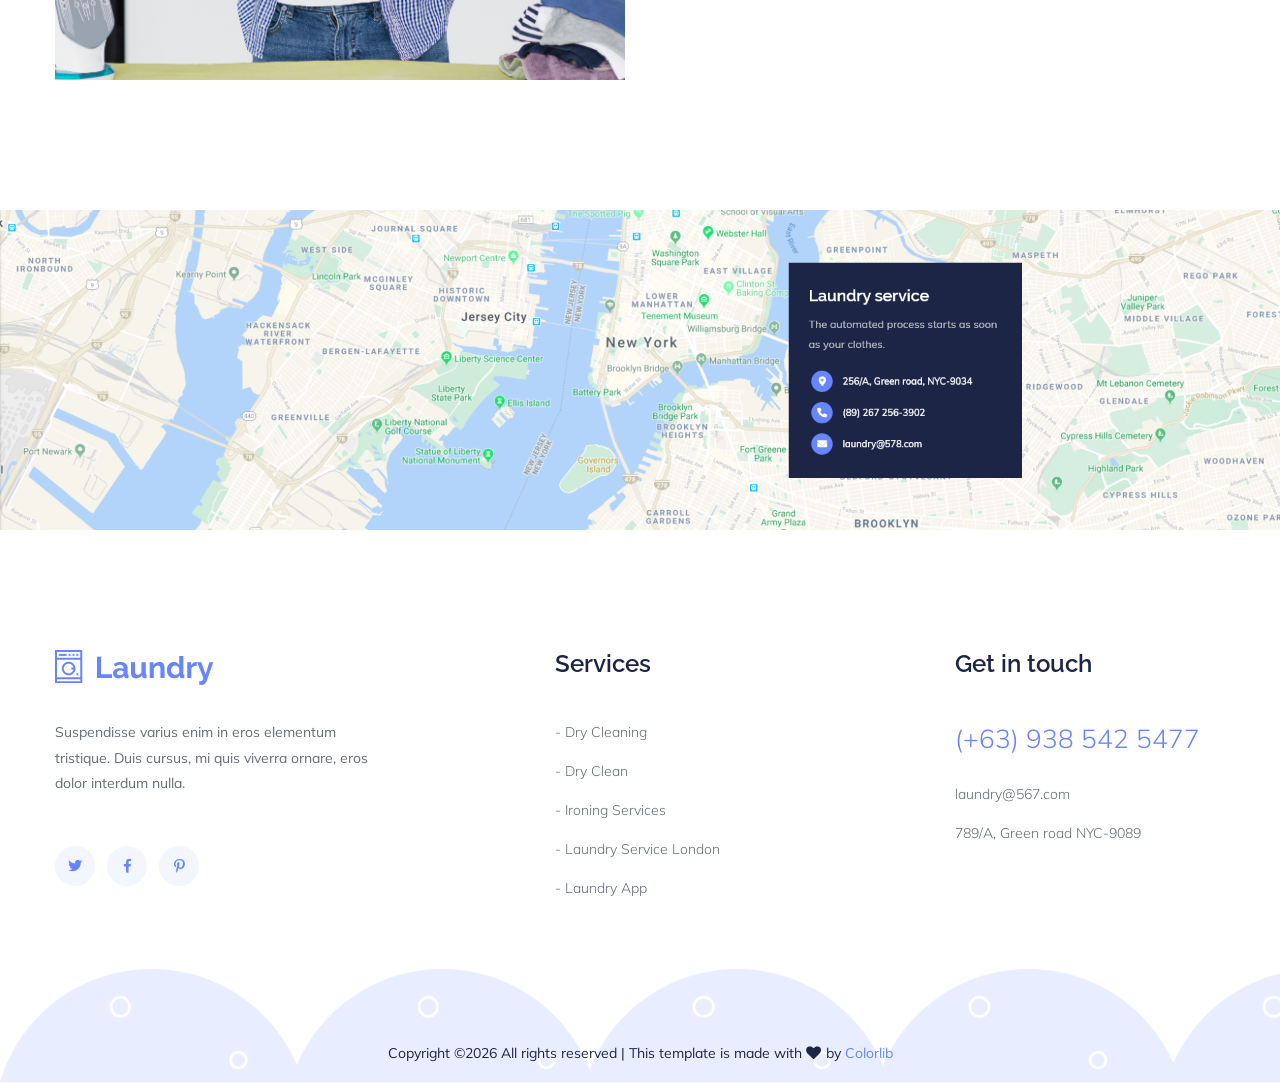
==== commit f621eac9: "Updated Changed" ====
--- a/index.html
+++ b/index.html
@@ -241,7 +241,7 @@
                             <div class="testmonial-item-active text-center">
                                 <!-- testimonial-single-items -->
                                 <div class="testmonial-item ">
-                                    <p class="pera">The automated process starts as soon as your clothes go into the<br> machine. The outcome is gleaming clothes!</p>
+                                    <p class="pera">I rated 5 star because their service is absolute<br>the best in town and they are happy to serve their customer!</p>
                                     <div class="rating">
                                         <i class="fas fa-star"></i>
                                         <i class="fas fa-star"></i>
@@ -249,11 +249,11 @@
                                         <i class="fas fa-star"></i>
                                         <i class="fas fa-star"></i>
                                     </div>
-                                    <p> - Rupaya</p>
+                                    <p> - Sandra Dorsett</p>
                                 </div>
                                 <!-- testimonial-single-items -->
                                 <div class="testmonial-item ">
-                                    <p class="pera">The automated process starts as soon as your clothes go into the<br> machine. The outcome is gleaming clothes!</p>
+                                    <p class="pera">5 Star to the top!<br> Can't wait for more!</p>
                                     <div class="rating">
                                         <i class="fas fa-star"></i>
                                         <i class="fas fa-star"></i>
@@ -261,11 +261,11 @@
                                         <i class="fas fa-star"></i>
                                         <i class="fas fa-star"></i>
                                     </div>
-                                    <p> - Rupaya</p>
+                                    <p> - Alexandra Keith</p>
                                 </div>
                                 <!-- testimonial-single-items -->
                                 <div class="testmonial-item ">
-                                    <p class="pera">The automated process starts as soon as your clothes go into the<br> machine. The outcome is gleaming clothes!</p>
+                                    <p class="pera">Of course customers are always right<br> 5 Stars for me handsdown, love their services</p>
                                     <div class="rating">
                                         <i class="fas fa-star"></i>
                                         <i class="fas fa-star"></i>
@@ -273,7 +273,7 @@
                                         <i class="fas fa-star"></i>
                                         <i class="fas fa-star"></i>
                                     </div>
-                                    <p> - Rupaya</p>
+                                    <p> - Michaella Kanae</p>
                                 </div>
                             </div>
                         </div>
@@ -408,7 +408,7 @@
                     <div class="footer-tittle">
                         <h4>Get in touch</h4>
                         <ul>
-                            <li class="number"><a href="#">(90) 898 789-8957</a></li>
+                            <li class="number"><a href="#">(+63) 938 542 5477</a></li>
                             <li><a href="#">laundry@567.com</a></li>
                             <li><a href="#">789/A, Green road NYC-9089</a></li>
                         </ul>
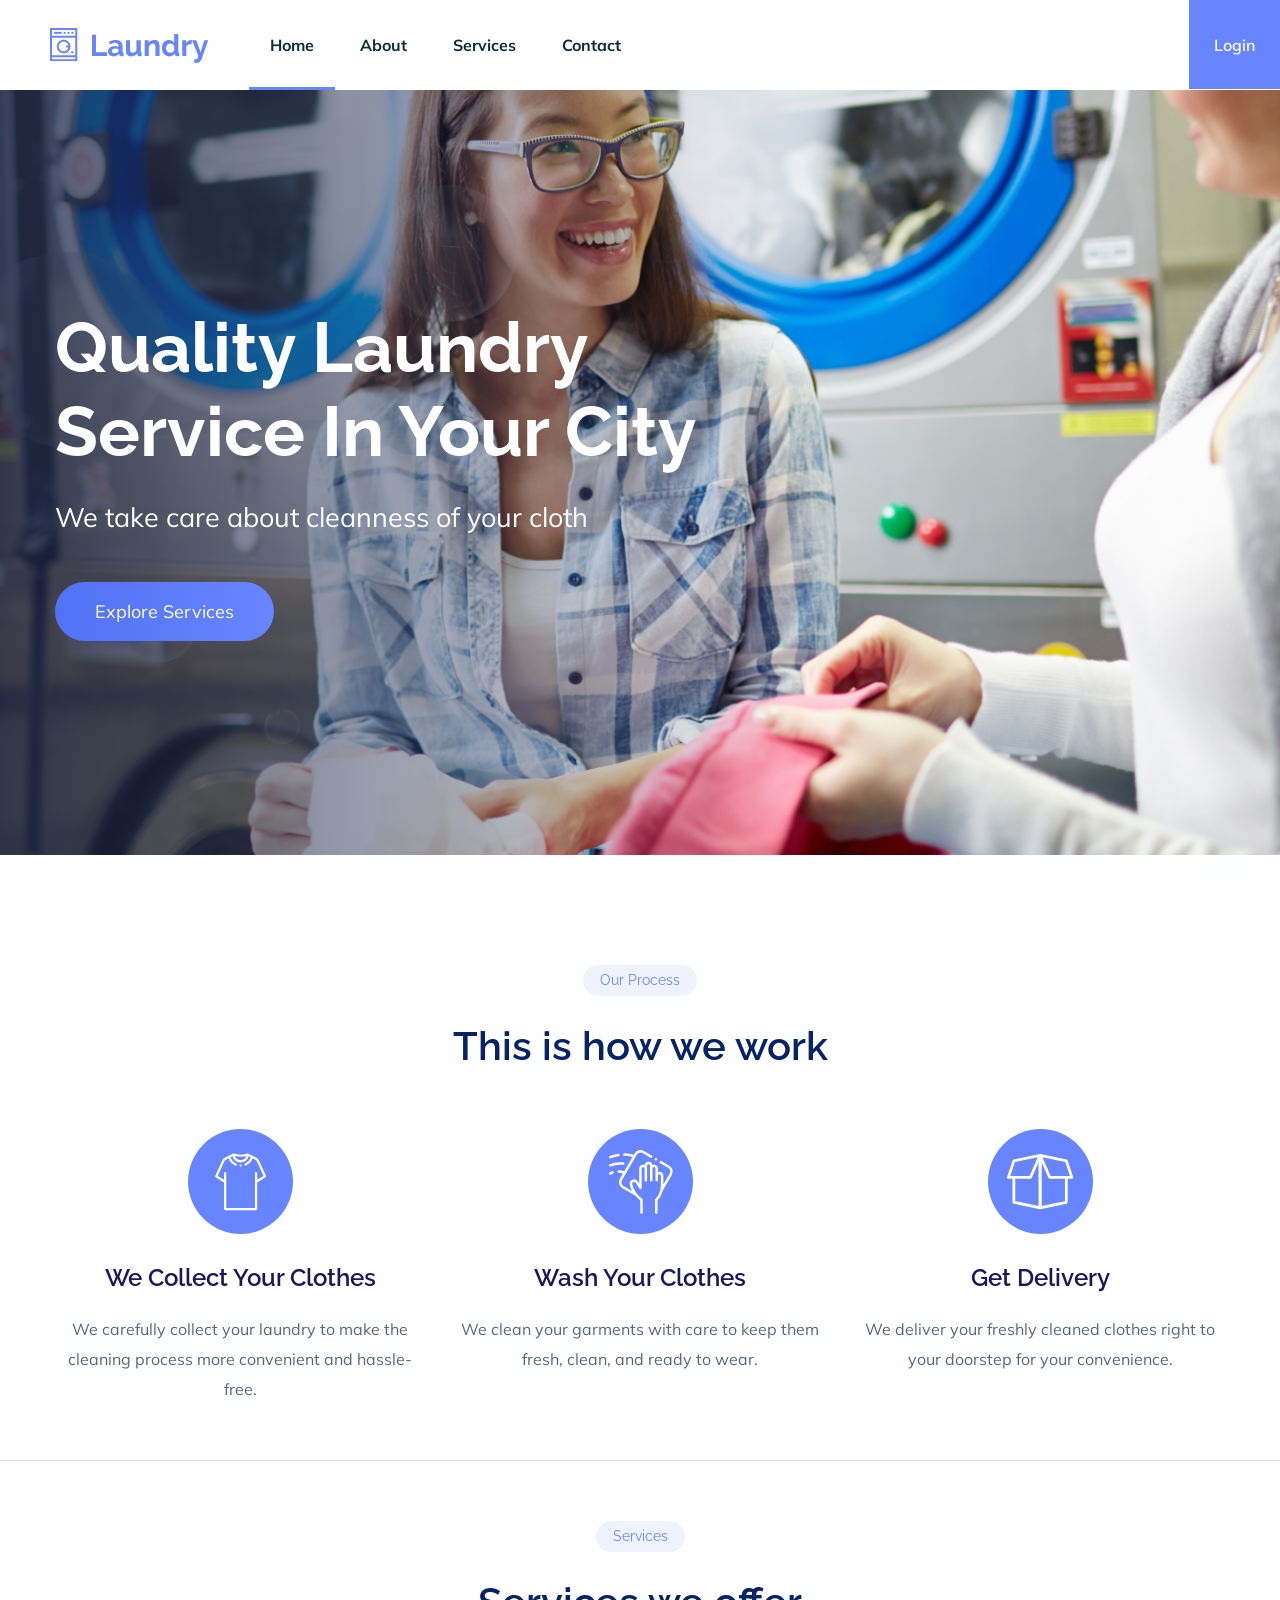
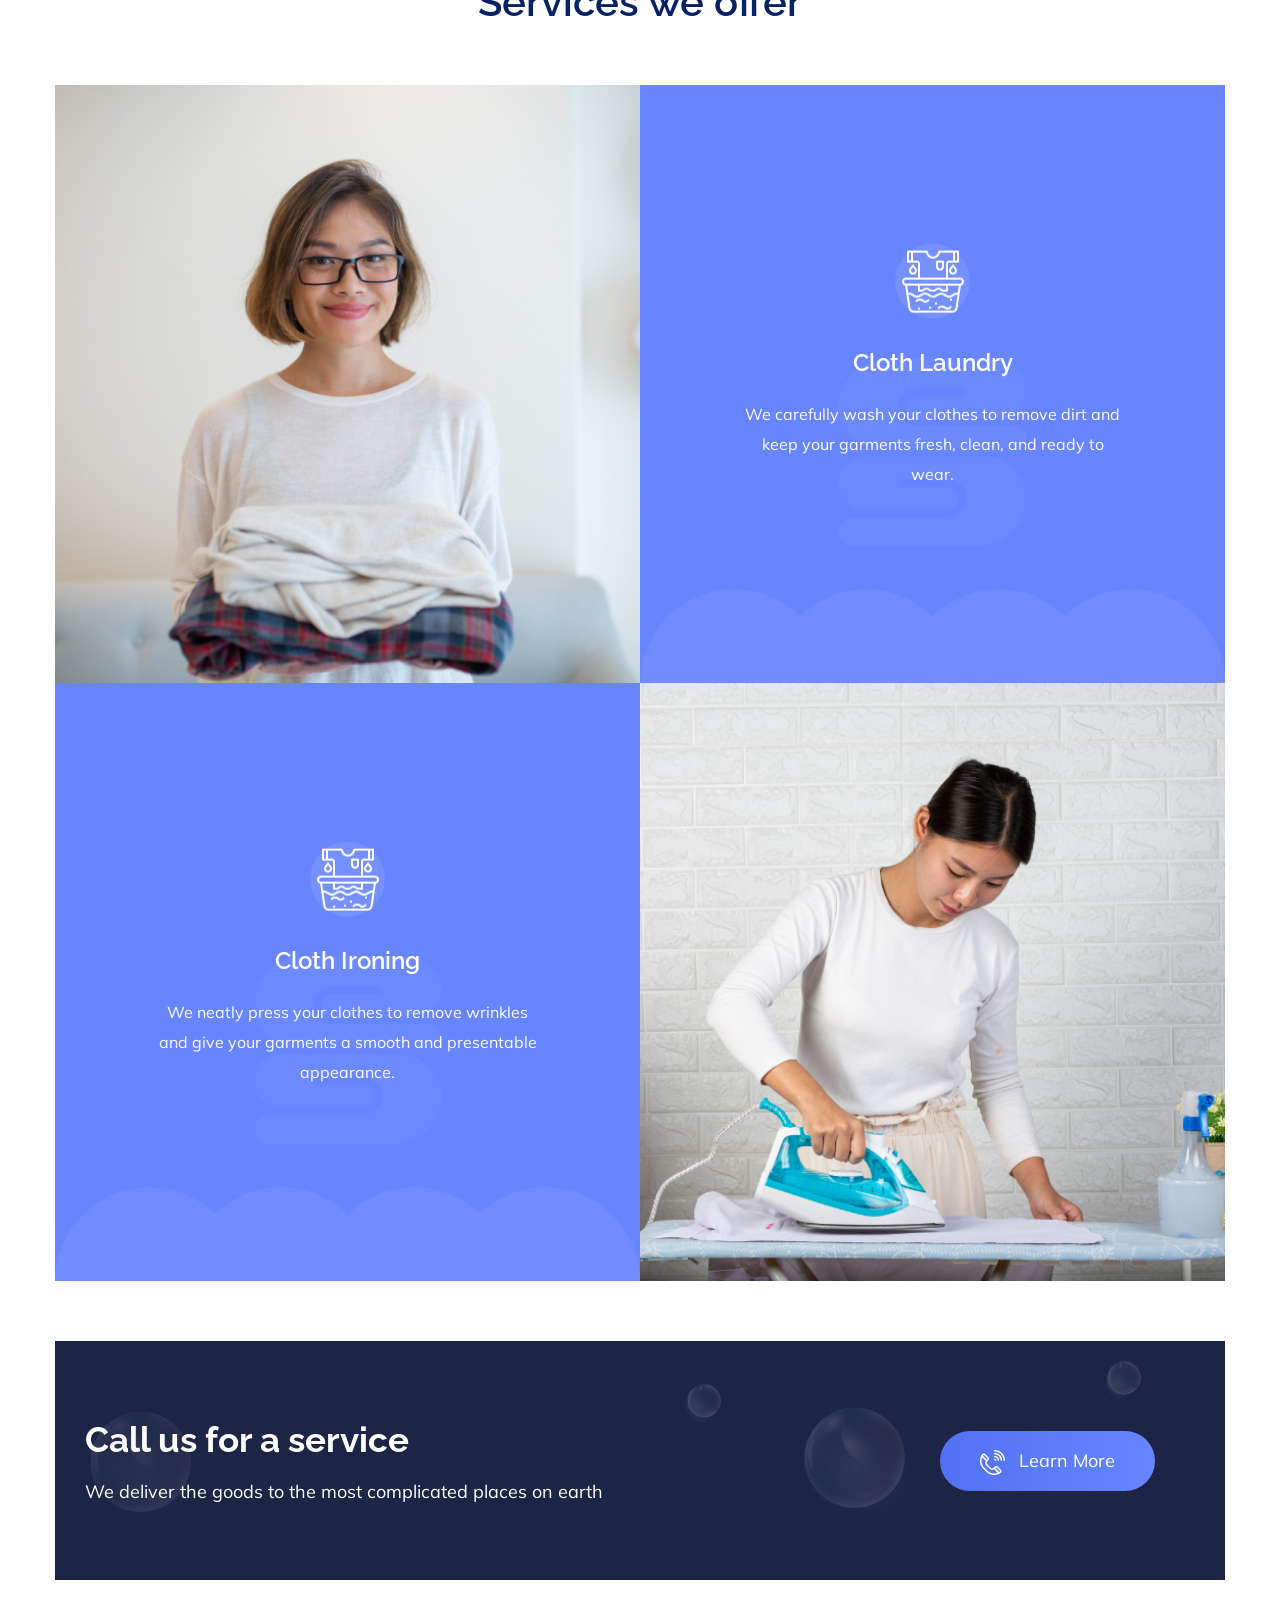
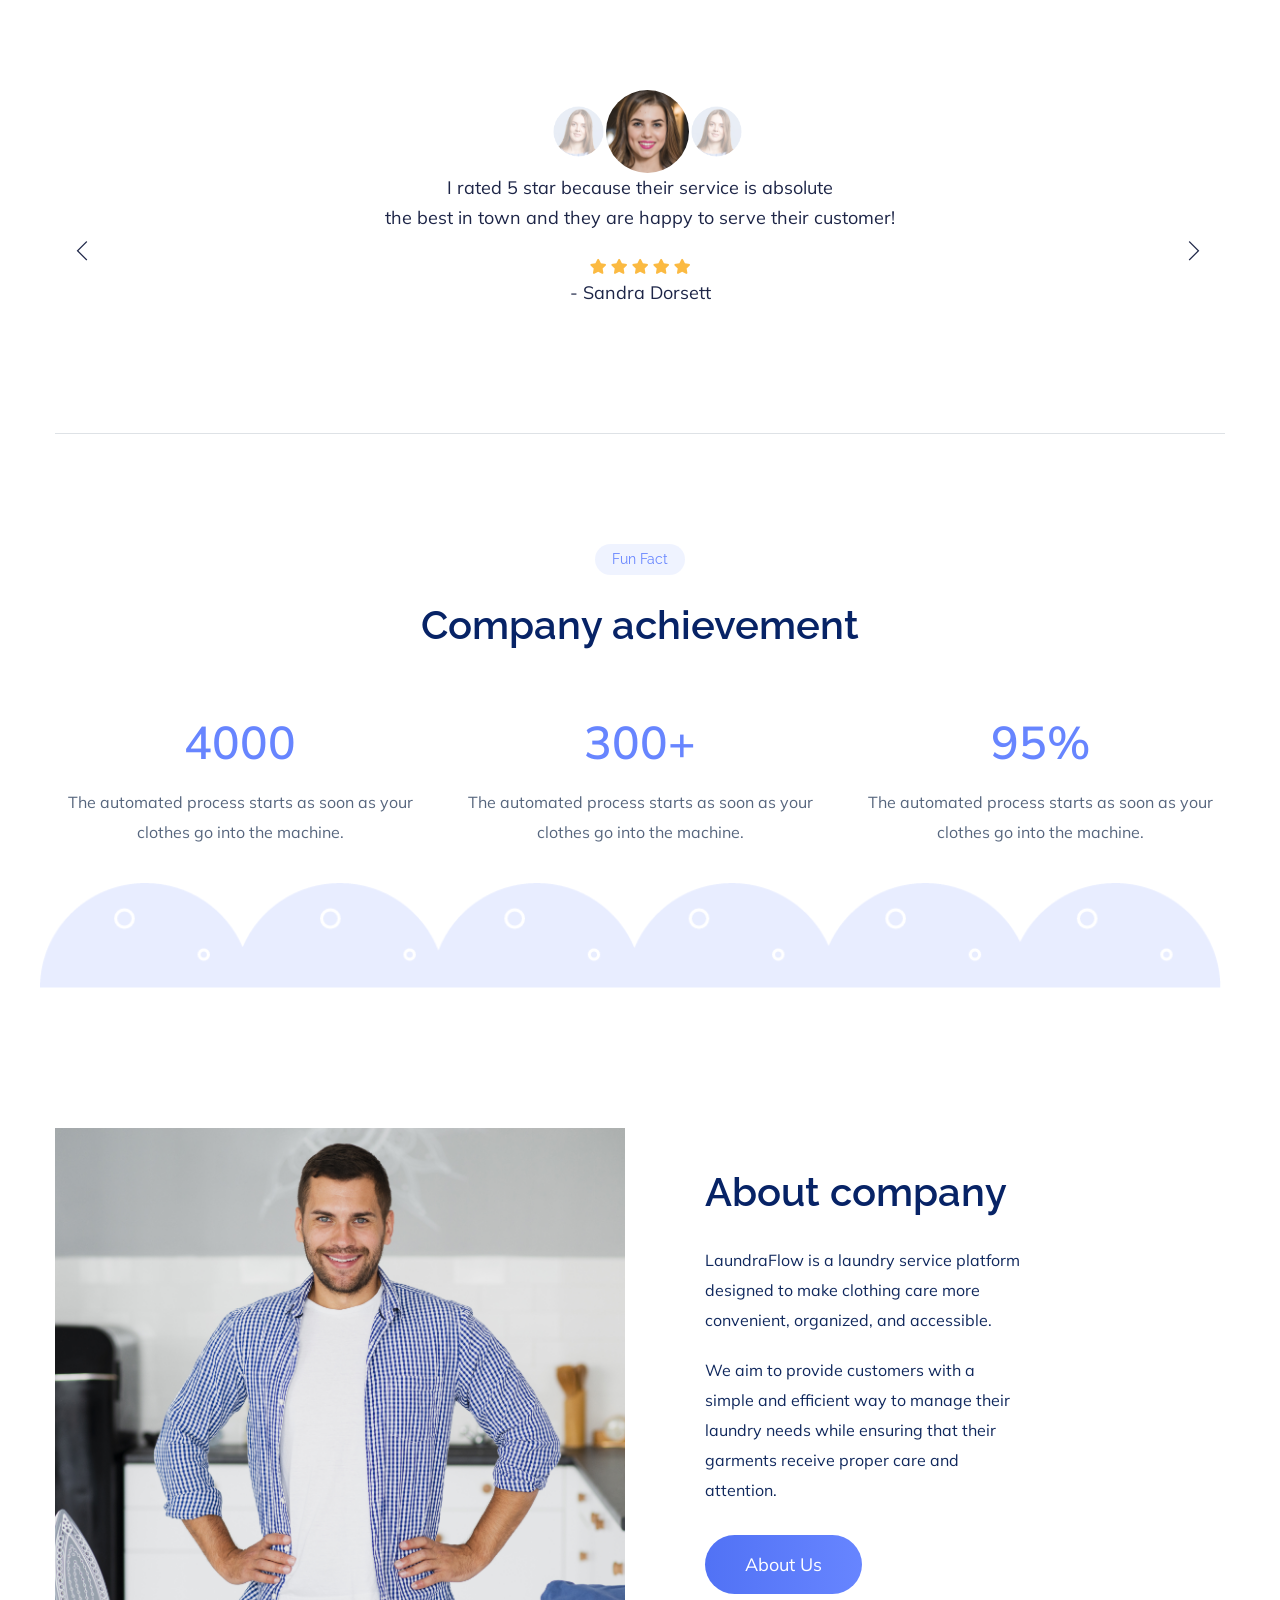
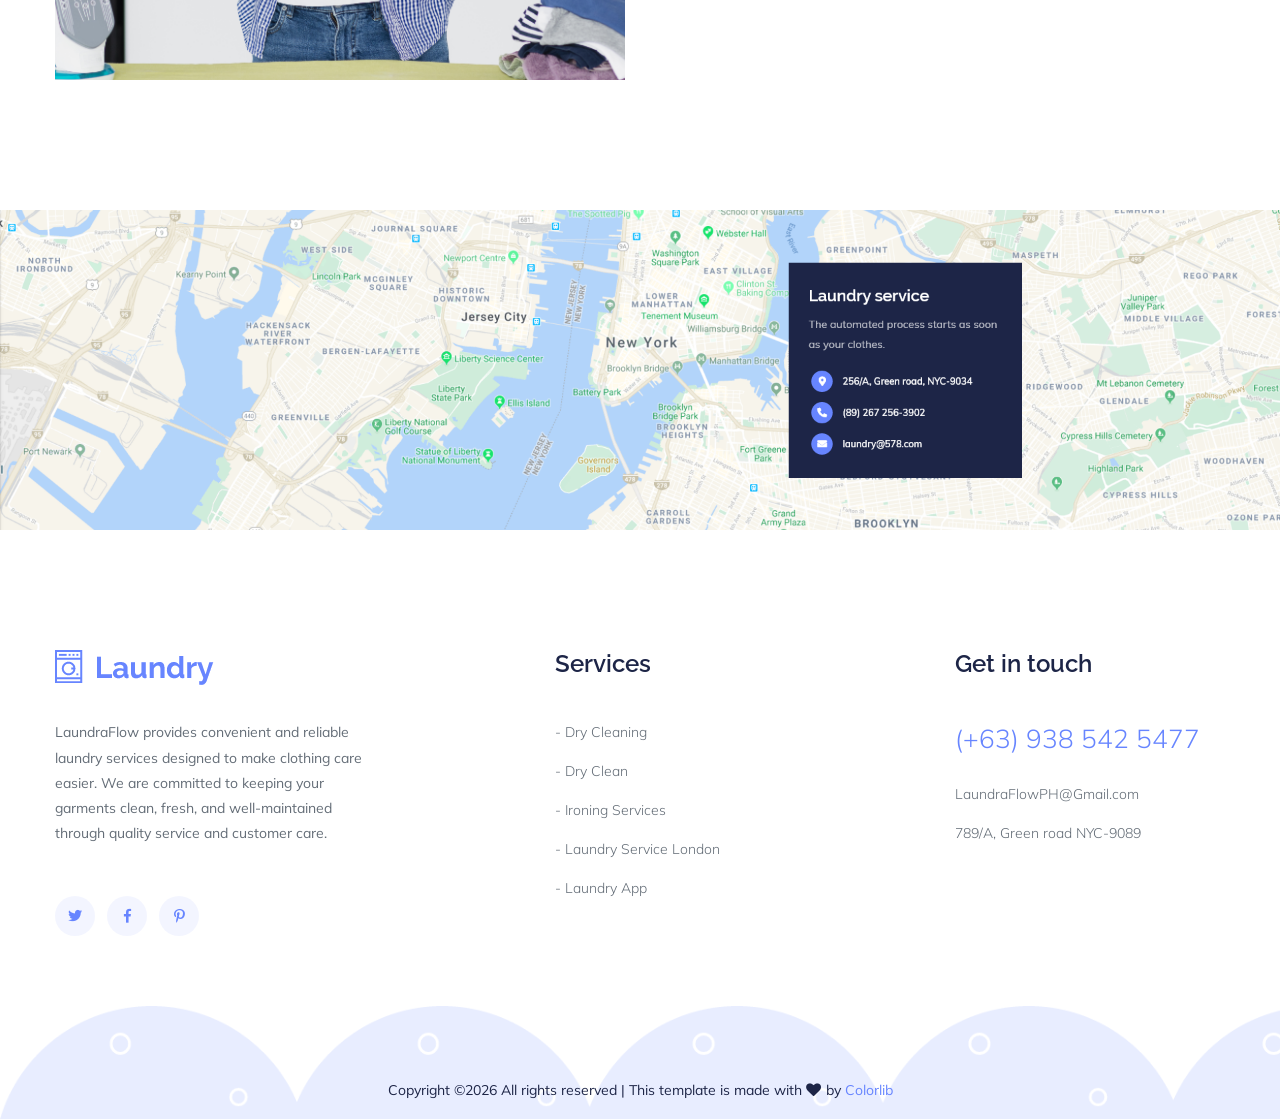
==== commit 083a5c53: "Updated Changed" ====
--- a/index.html
+++ b/index.html
@@ -377,7 +377,7 @@
                         </div>
                         <div class="footer-tittle">
                             <div class="footer-pera">
-                                <p>Suspendisse varius enim in eros elementum tristique. Duis cursus, mi quis viverra ornare, eros dolor interdum nulla.</p>
+                                <p>LaundraFlow provides convenient and reliable laundry services designed to make clothing care easier. We are committed to keeping your garments clean, fresh, and well-maintained through quality service and customer care.</p>
                             </div>
                         </div>
                         <!-- social -->
@@ -409,7 +409,7 @@
                         <h4>Get in touch</h4>
                         <ul>
                             <li class="number"><a href="#">(+63) 938 542 5477</a></li>
-                            <li><a href="#">laundry@567.com</a></li>
+                            <li><a href="#">LaundraFlowPH@Gmail.com</a></li>
                             <li><a href="#">789/A, Green road NYC-9089</a></li>
                         </ul>
                     </div>
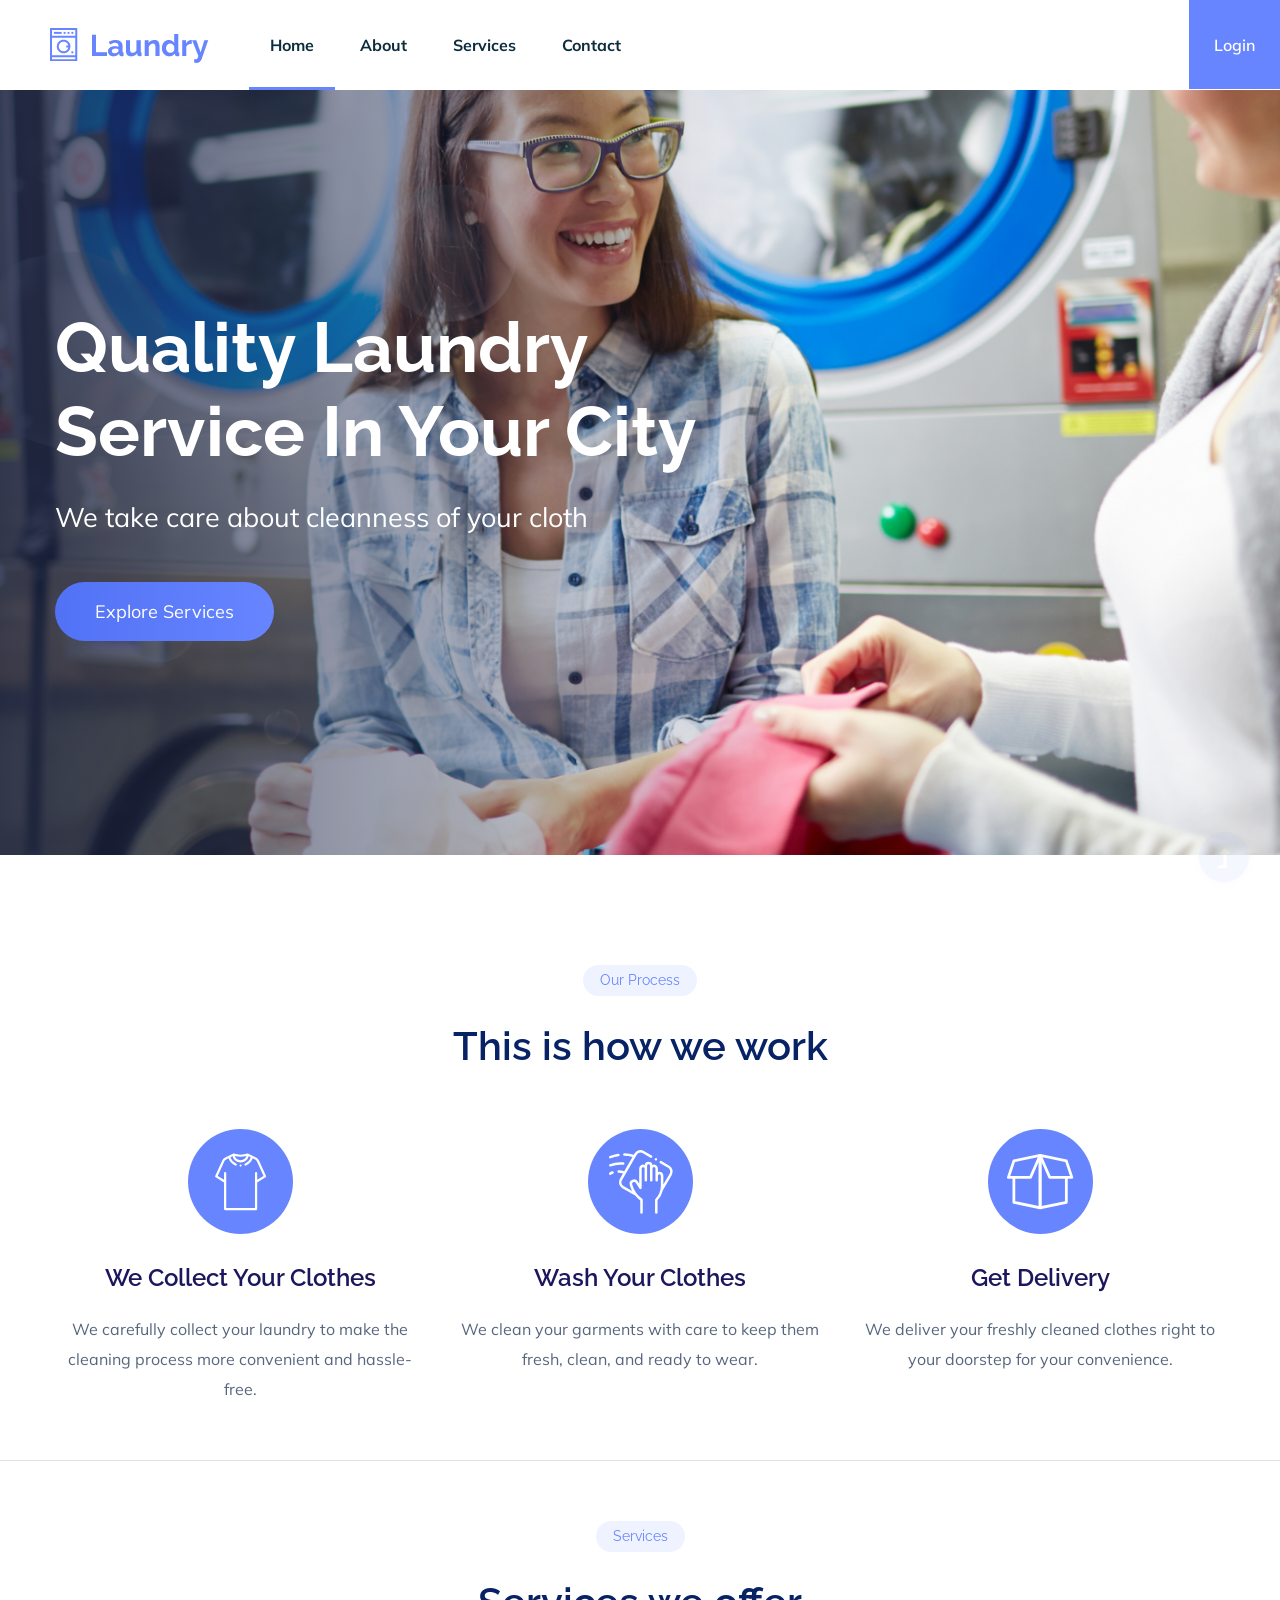
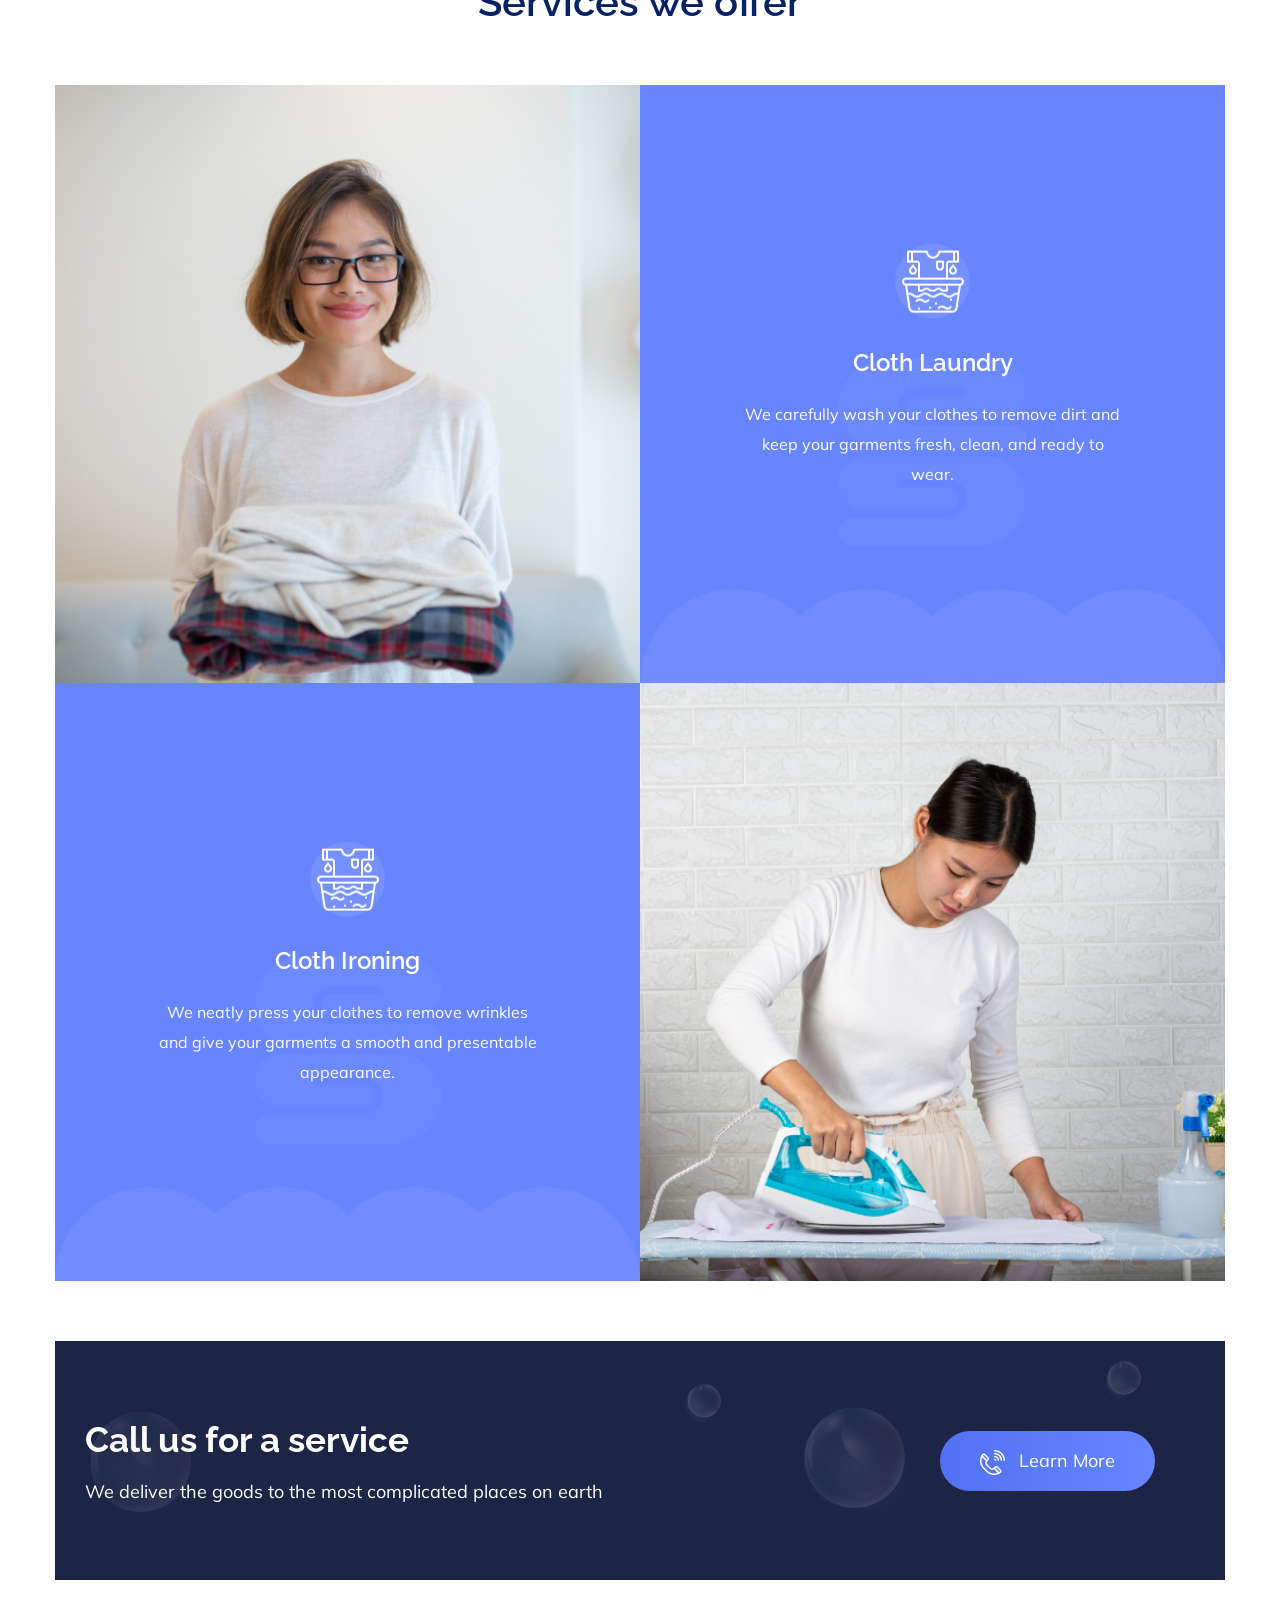
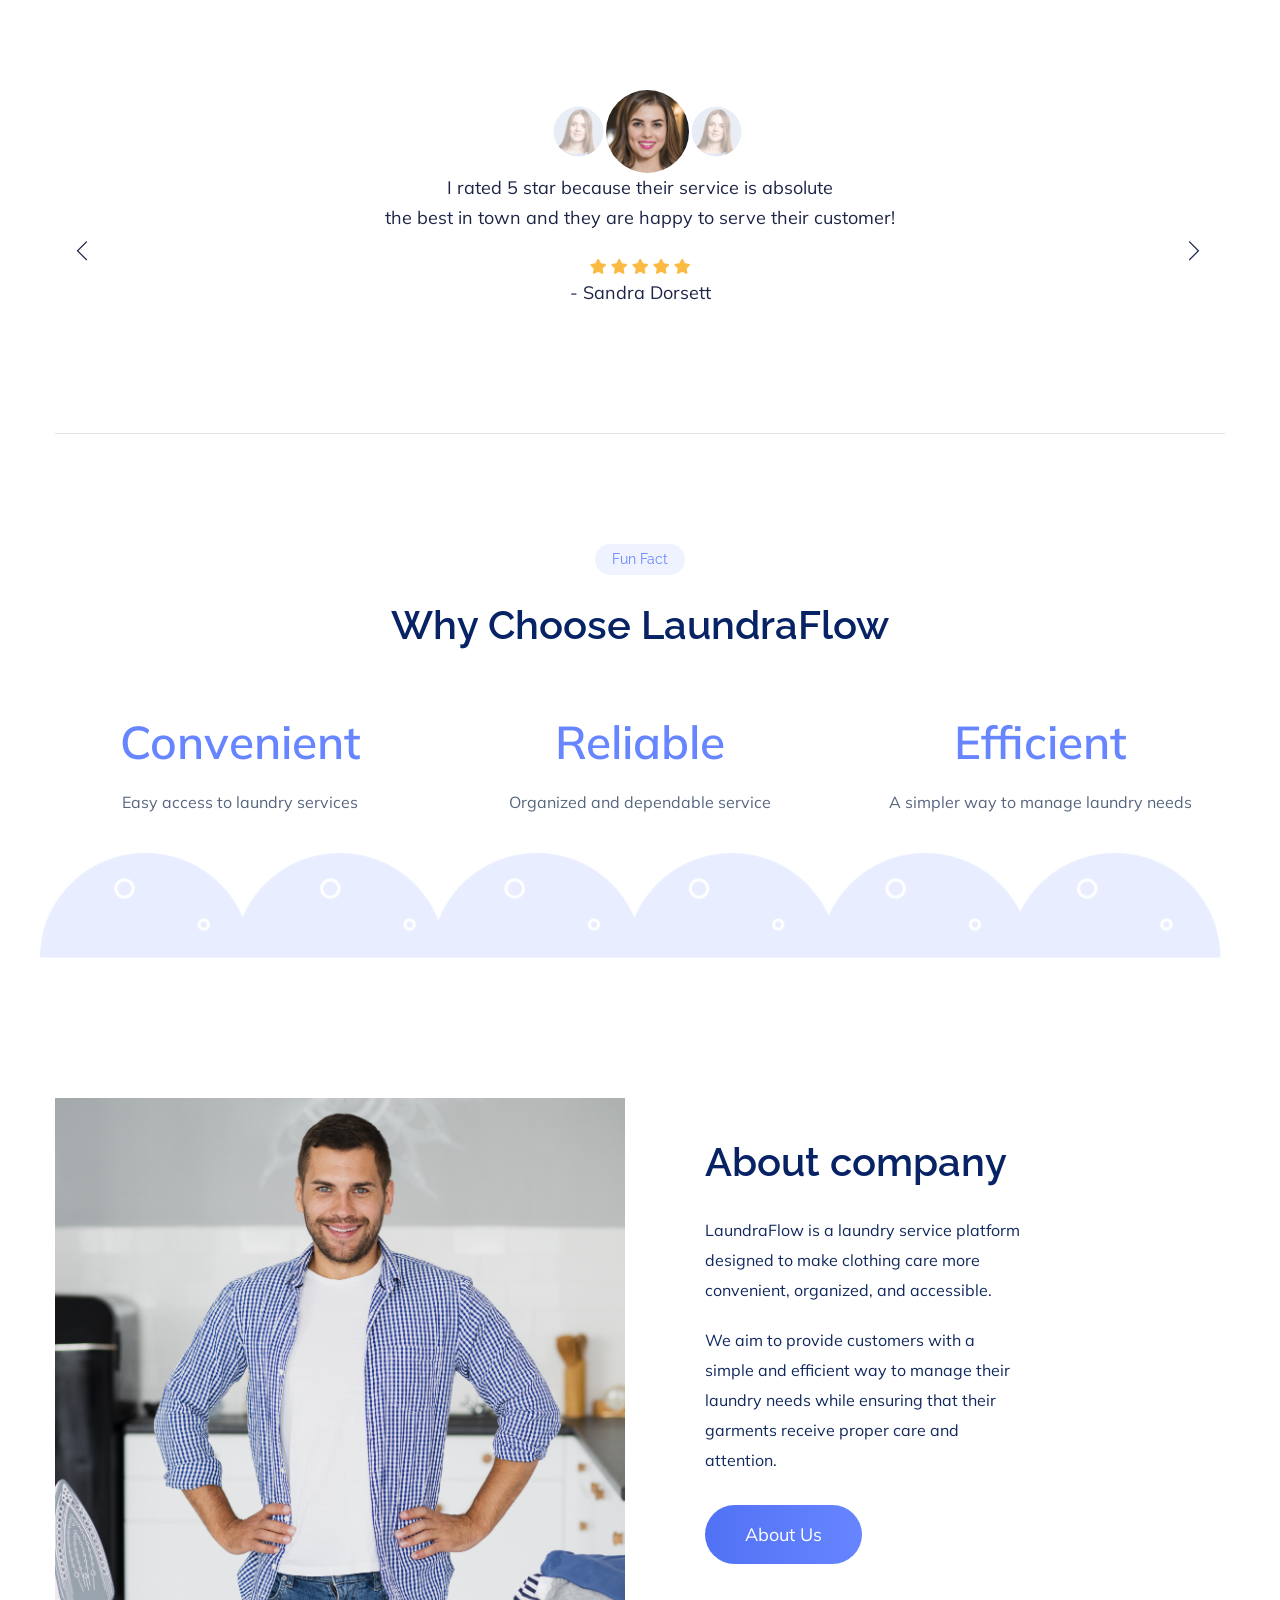
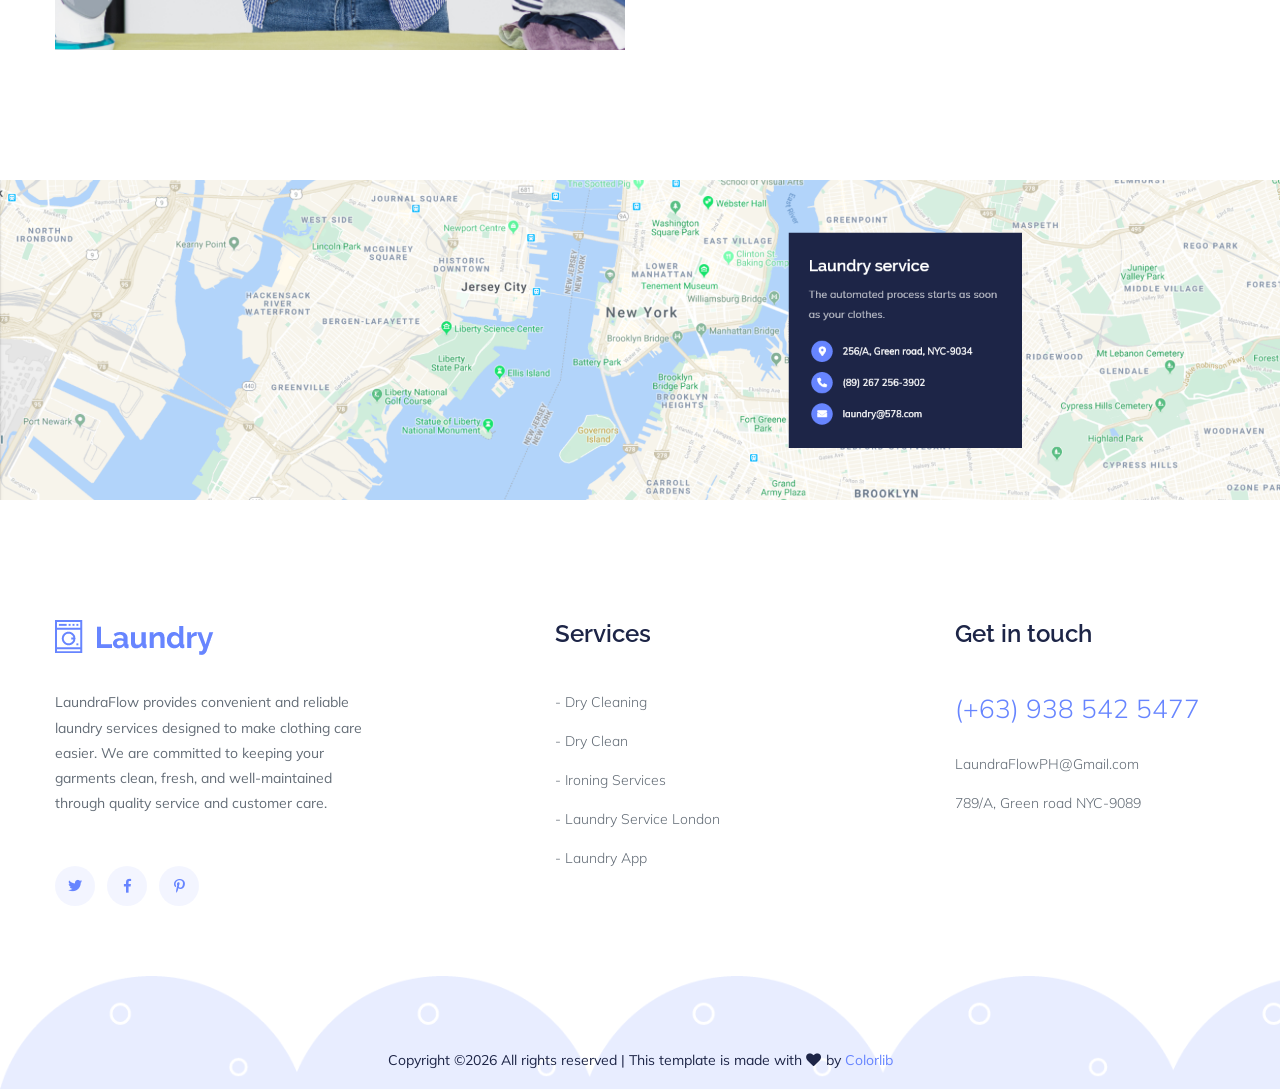
==== commit 333ab476: "Updated Changed" ====
--- a/index.html
+++ b/index.html
@@ -289,7 +289,7 @@
                     <div class="col-xl-7 col-lg-8">
                         <div class="section-tittle text-center mb-55">
                             <span class="element">Fun Fact</span>
-                            <h2>Company achievement</h2>
+                            <h2>Why Choose LaundraFlow</h2>
                         </div>
                     </div>
                 </div>
@@ -297,24 +297,24 @@
                     <div class="col-lg-4 col-md-6 col-sm-6">
                         <div class="single-cat text-center">
                             <div class="cat-cap">
-                                <span>4000</span>
-                                <p>The automated process starts as soon as your clothes go into the machine.</p>
+                                <span>Convenient</span>
+                                <p>Easy access to laundry services</p>
                             </div>
                         </div>
                     </div>
                     <div class="col-lg-4 col-md-6 col-sm-6">
                         <div class="single-cat text-center">
                             <div class="cat-cap">
-                                <span>300+</span>
-                                <p>The automated process starts as soon as your clothes go into the machine.</p>
+                                <span>Reliable</span>
+                                <p>Organized and dependable service</p>
                             </div>
                         </div>
                     </div>
                     <div class="col-lg-4 col-md-6 col-sm-6">
                         <div class="single-cat text-center">
                             <div class="cat-cap">
-                                <span>95%</span>
-                                <p>The automated process starts as soon as your clothes go into the machine.</p>
+                                <span>Efficient</span>
+                                <p>A simpler way to manage laundry needs</p>
                             </div>
                         </div>
                     </div>
